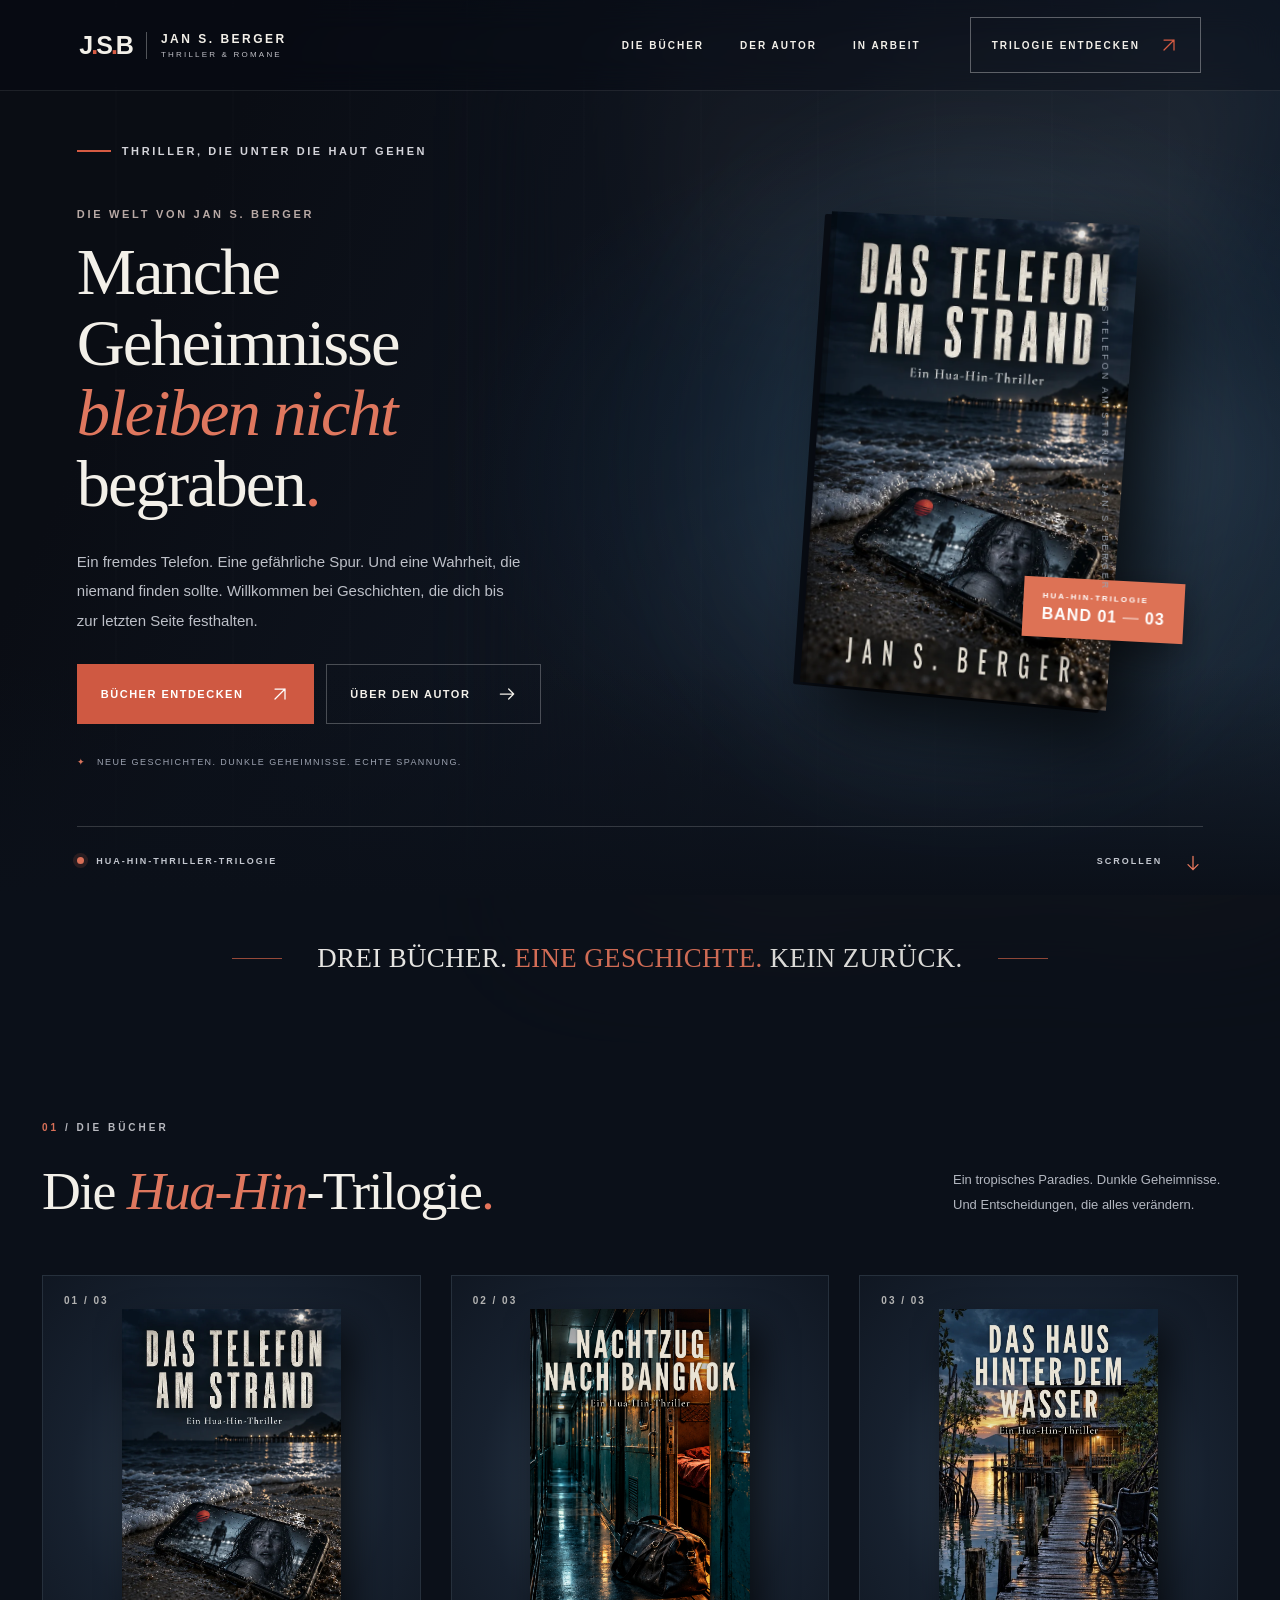
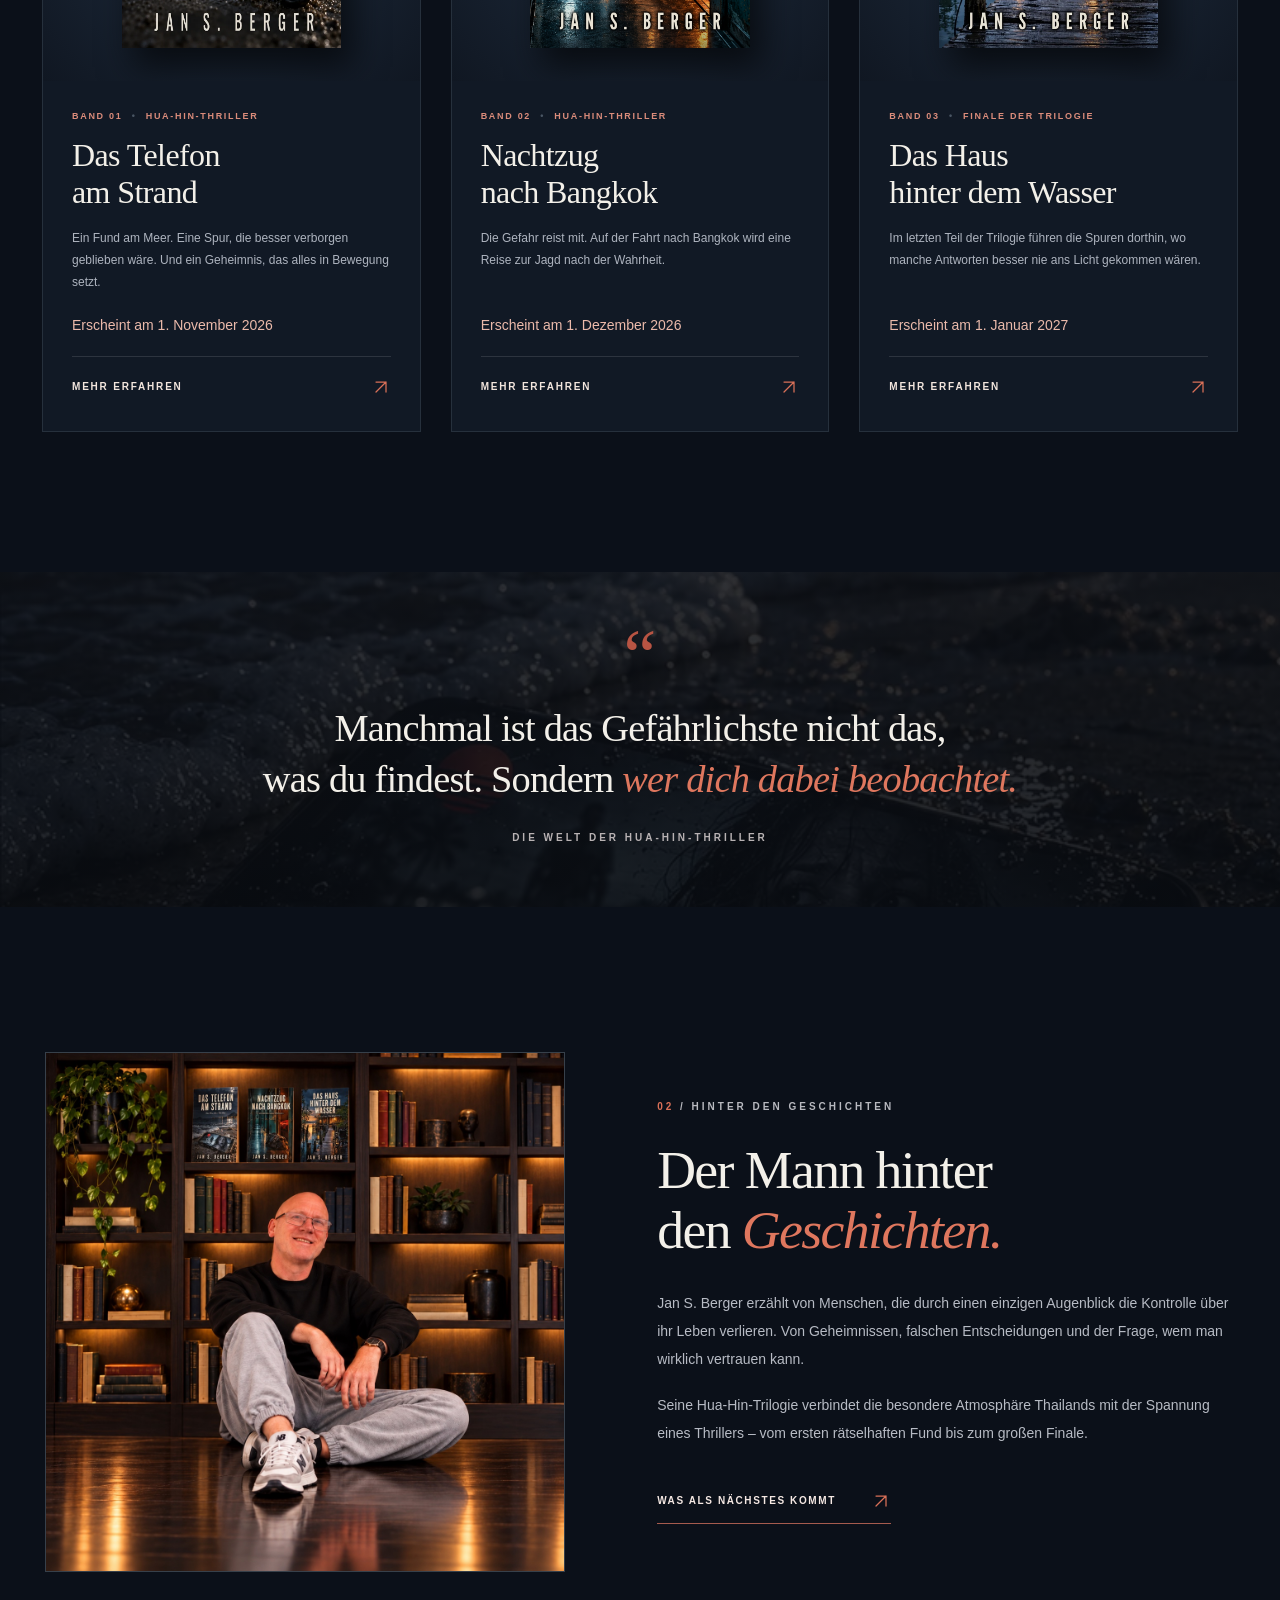
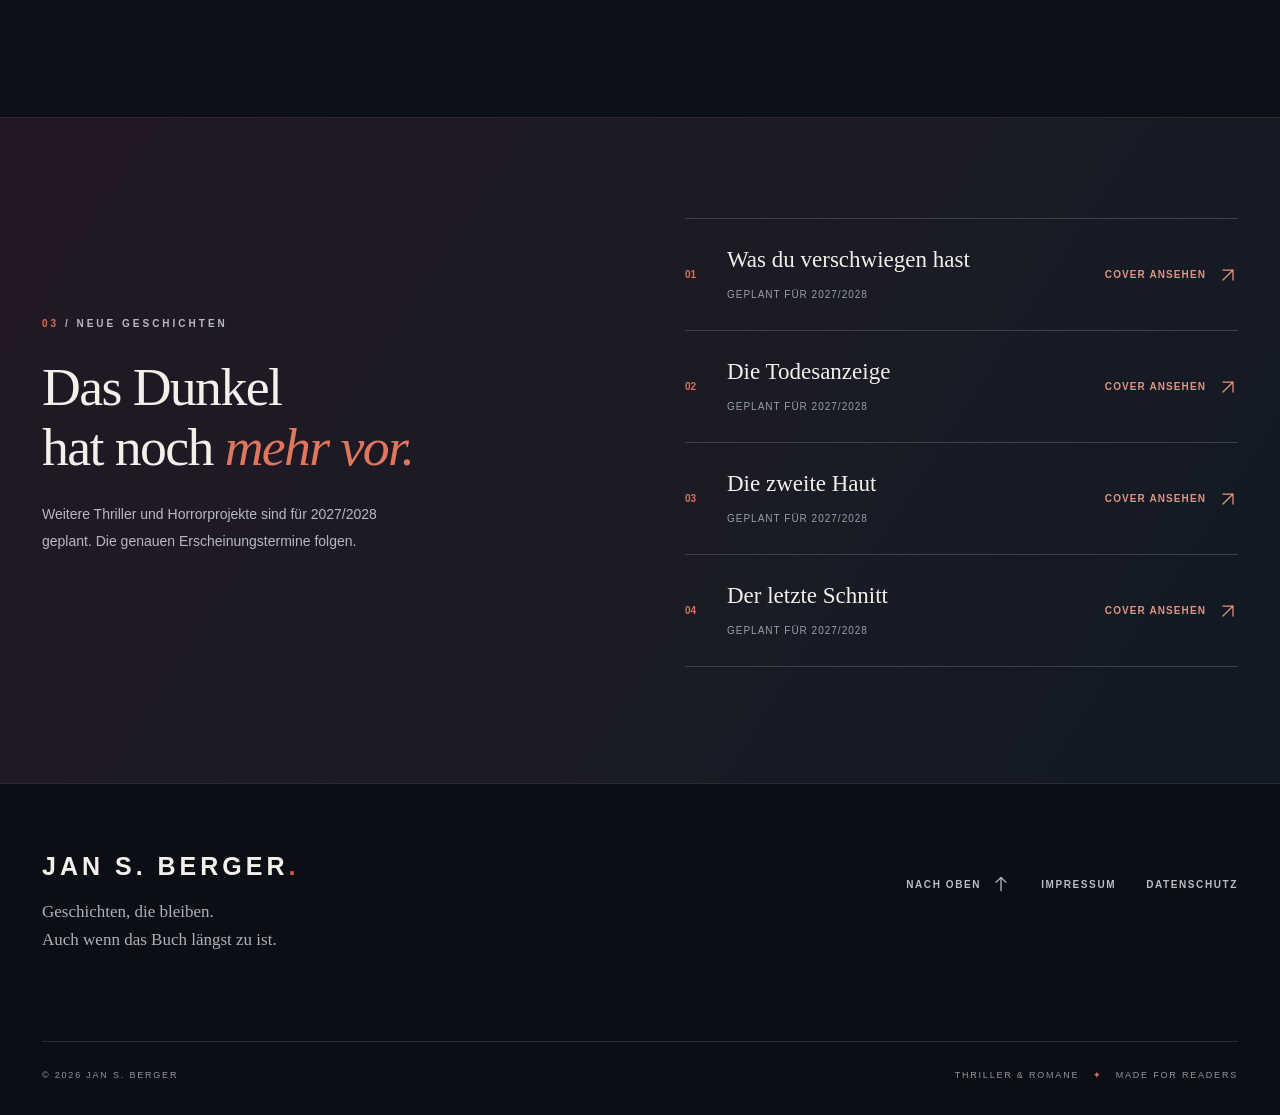
==== index.html @ 3fa01cc2 "Replace all website arrow glyphs with inline SVG icons" ====
<!doctype html>
<html lang="de">
<head>
  <meta charset="utf-8">
  <meta name="viewport" content="width=device-width, initial-scale=1">
  <meta name="theme-color" content="#0b1019">
  <meta name="description" content="Jan S. Berger – Thriller und packende Geschichten. Entdecke die Hua-Hin-Trilogie mit Das Telefon am Strand, Nachtzug nach Bangkok und Das Haus hinter dem Wasser.">
  <meta property="og:title" content="Jan S. Berger | Thriller & Romane">
  <meta property="og:description" content="Drei Bücher. Eine Geschichte. Kein Zurück. Entdecke die Hua-Hin-Trilogie von Jan S. Berger.">
  <meta property="og:type" content="website">
  <title>Jan S. Berger – Thriller & Romane</title>
  <link rel="stylesheet" href="style.css?v=20261022-arrows2">
  <link rel="icon" type="image/svg+xml" href="assets/favicon.svg">
  <script src="script.js?v=20261022-arrows2" defer></script>
</head>
<body>
  <a class="skip-link" href="#inhalt">Zum Inhalt springen</a>
  <div class="site-shell" id="start">
    <header class="header">
      <a class="brand" href="#start" aria-label="Jan S. Berger, zur Startseite">
        <span class="brand-mark">J<span>.</span>S<span>.</span>B</span>
        <span class="brand-type"><strong>JAN S. BERGER</strong><small>THRILLER & ROMANE</small></span>
      </a>
      <button class="menu-toggle" aria-expanded="false" aria-controls="navigation" aria-label="Menü öffnen">
        <span></span><span></span><span></span>
      </button>
      <nav class="navigation" id="navigation" aria-label="Hauptnavigation">
        <a href="#buecher">DIE BÜCHER</a>
        <a href="#autor">DER AUTOR</a>
        <a href="#ausblick">IN ARBEIT</a>
        <a class="nav-cta" href="#buecher">TRILOGIE ENTDECKEN <span aria-hidden="true"><svg class="ui-arrow" viewBox="0 0 24 24" width="20" height="20" fill="none" stroke="currentColor" stroke-width="1.5" stroke-linecap="round" stroke-linejoin="round" aria-hidden="true"><path d="M6 18 18 6M6 6h12v12"/></svg></span></a>
      </nav>
    </header>
    <main id="inhalt">
      <section class="hero" aria-labelledby="hero-title">
        <div class="hero-aura" aria-hidden="true"></div>
        <div class="hero-inner">
          <div class="hero-copy">
            <div class="eyebrow"><span class="eyebrow-rule"></span> THRILLER, DIE UNTER DIE HAUT GEHEN</div>
            <p class="hero-overline">DIE WELT VON JAN S. BERGER</p>
            <h1 id="hero-title">Manche<br>Geheimnisse<br><em>bleiben nicht</em><br>begraben<span class="enddot">.</span></h1>
            <p class="hero-description">Ein fremdes Telefon. Eine gefährliche Spur. Und eine Wahrheit, die niemand finden sollte. Willkommen bei Geschichten, die dich bis zur letzten Seite festhalten.</p>
            <div class="hero-actions">
              <a class="btn btn-primary" href="#buecher">BÜCHER ENTDECKEN <span aria-hidden="true"><svg class="ui-arrow" viewBox="0 0 24 24" width="20" height="20" fill="none" stroke="currentColor" stroke-width="1.5" stroke-linecap="round" stroke-linejoin="round" aria-hidden="true"><path d="M6 18 18 6M6 6h12v12"/></svg></span></a>
              <a class="btn btn-ghost" href="#autor">ÜBER DEN AUTOR <span aria-hidden="true"><svg class="ui-arrow" viewBox="0 0 24 24" width="20" height="20" fill="none" stroke="currentColor" stroke-width="1.5" stroke-linecap="round" stroke-linejoin="round" aria-hidden="true"><path d="M4 12h16M14 6l6 6-6 6"/></svg></span></a>
            </div>
            <div class="hero-footnote"><span class="small-star">✦</span> NEUE GESCHICHTEN. DUNKLE GEHEIMNISSE. ECHTE SPANNUNG.</div>
          </div>
          <div class="hero-feature" aria-label="Buch Das Telefon am Strand">
            <div class="cover-glow" aria-hidden="true"></div>
            <div class="hero-book">
              <img src="assets/band-1.webp" width="810" height="1250" alt="Cover von Das Telefon am Strand von Jan S. Berger" fetchpriority="high">
            </div>
            <div class="feature-tag"><small>HUA-HIN-TRILOGIE</small><strong>BAND 01 <span>—</span> 03</strong></div>
            <div class="hero-side-label" aria-hidden="true">DAS TELEFON AM STRAND · JAN S. BERGER</div>
          </div>
        </div>
        <div class="hero-bottom"><div><span class="pulse-dot"></span> HUA-HIN-THRILLER-TRILOGIE</div><a href="#buecher" aria-label="Zu den Büchern scrollen">SCROLLEN <span class="downarrow" aria-hidden="true"><svg class="ui-arrow" viewBox="0 0 24 24" width="20" height="20" fill="none" stroke="currentColor" stroke-width="1.5" stroke-linecap="round" stroke-linejoin="round" aria-hidden="true"><path d="M12 4v16M6 14l6 6 6-6"/></svg></span></a></div>
      </section>
      <div class="statement-band"><span class="statement-line"></span><p>DREI BÜCHER. <strong>EINE GESCHICHTE.</strong> KEIN ZURÜCK.</p><span class="statement-line"></span></div>
      <section class="books section-wrap" id="buecher" aria-labelledby="books-title">
        <div class="section-heading">
          <div><p class="section-kicker"><span>01</span> / DIE BÜCHER</p><h2 id="books-title">Die <em>Hua-Hin</em>-Trilogie<span class="enddot">.</span></h2></div>
          <p>Ein tropisches Paradies. Dunkle Geheimnisse. Und Entscheidungen, die alles verändern.</p>
        </div>
        <div class="book-grid">
          <article class="book-card">
            <div class="book-image"><span class="book-number">01 / 03</span><img src="assets/band-1.webp" width="810" height="1250" alt="Cover Das Telefon am Strand" loading="lazy"></div>
            <div class="book-info"><div class="book-meta">BAND 01 <span>•</span> HUA-HIN-THRILLER</div><h3>Das Telefon<br>am Strand</h3><p>Ein Fund am Meer. Eine Spur, die besser verborgen geblieben wäre. Und ein Geheimnis, das alles in Bewegung setzt.</p><p class="book-release">Erscheint am <time datetime="2026-11-01">1. November 2026</time></p><button class="book-link" type="button" data-book="1">MEHR ERFAHREN <span aria-hidden="true"><svg class="ui-arrow" viewBox="0 0 24 24" width="20" height="20" fill="none" stroke="currentColor" stroke-width="1.5" stroke-linecap="round" stroke-linejoin="round" aria-hidden="true"><path d="M6 18 18 6M6 6h12v12"/></svg></span></button></div>
          </article>
          <article class="book-card">
            <div class="book-image"><span class="book-number">02 / 03</span><img src="assets/nachtzug-nach-bangkok-cover.jpg" width="1656" height="2560" alt="Cover Nachtzug nach Bangkok" loading="lazy"></div>
            <div class="book-info"><div class="book-meta">BAND 02 <span>•</span> HUA-HIN-THRILLER</div><h3>Nachtzug<br>nach Bangkok</h3><p>Die Gefahr reist mit. Auf der Fahrt nach Bangkok wird eine Reise zur Jagd nach der Wahrheit.</p><p class="book-release">Erscheint am <time datetime="2026-12-01">1. Dezember 2026</time></p><button class="book-link" type="button" data-book="2">MEHR ERFAHREN <span aria-hidden="true"><svg class="ui-arrow" viewBox="0 0 24 24" width="20" height="20" fill="none" stroke="currentColor" stroke-width="1.5" stroke-linecap="round" stroke-linejoin="round" aria-hidden="true"><path d="M6 18 18 6M6 6h12v12"/></svg></span></button></div>
          </article>
          <article class="book-card">
            <div class="book-image"><span class="book-number">03 / 03</span><img src="assets/band-3.webp" width="810" height="1250" alt="Cover Das Haus hinter dem Wasser" loading="lazy"></div>
            <div class="book-info"><div class="book-meta">BAND 03 <span>•</span> FINALE DER TRILOGIE</div><h3>Das Haus<br>hinter dem Wasser</h3><p>Im letzten Teil der Trilogie führen die Spuren dorthin, wo manche Antworten besser nie ans Licht gekommen wären.</p><p class="book-release">Erscheint am <time datetime="2027-01-01">1. Januar 2027</time></p><button class="book-link" type="button" data-book="3">MEHR ERFAHREN <span aria-hidden="true"><svg class="ui-arrow" viewBox="0 0 24 24" width="20" height="20" fill="none" stroke="currentColor" stroke-width="1.5" stroke-linecap="round" stroke-linejoin="round" aria-hidden="true"><path d="M6 18 18 6M6 6h12v12"/></svg></span></button></div>
          </article>
        </div>
      </section>
      <section class="quote-section" aria-label="Zitat"><div class="quote-shade"></div><div class="section-wrap quote-inner"><span class="quote-mark">“</span><p>Manchmal ist das Gefährlichste nicht das,<br>was du findest. Sondern <em>wer dich dabei beobachtet.</em></p><div class="quote-footer">DIE WELT DER HUA-HIN-THRILLER</div></div></section>
      <section class="author section-wrap" id="autor" aria-labelledby="author-title">
        <div class="author-portrait"><img src="assets/jan-s-berger-autor-trilogie.jpg" width="1254" height="1254" alt="Jan S. Berger vor einem Bücherregal mit den drei Bänden seiner Hua-Hin-Trilogie" loading="lazy"></div>
        <div class="author-copy"><p class="section-kicker"><span>02</span> / HINTER DEN GESCHICHTEN</p><h2 id="author-title">Der Mann hinter<br>den <em>Geschichten.</em></h2><p>Jan S. Berger erzählt von Menschen, die durch einen einzigen Augenblick die Kontrolle über ihr Leben verlieren. Von Geheimnissen, falschen Entscheidungen und der Frage, wem man wirklich vertrauen kann.</p><p>Seine Hua-Hin-Trilogie verbindet die besondere Atmosphäre Thailands mit der Spannung eines Thrillers – vom ersten rätselhaften Fund bis zum großen Finale.</p><a class="text-arrow" href="#ausblick">WAS ALS NÄCHSTES KOMMT <span aria-hidden="true"><svg class="ui-arrow" viewBox="0 0 24 24" width="20" height="20" fill="none" stroke="currentColor" stroke-width="1.5" stroke-linecap="round" stroke-linejoin="round" aria-hidden="true"><path d="M6 18 18 6M6 6h12v12"/></svg></span></a></div>
      </section>
      <section class="coming-section" id="ausblick" aria-labelledby="coming-title"><div class="section-wrap coming-content"><div><p class="section-kicker"><span>03</span> / NEUE GESCHICHTEN</p><h2 id="coming-title">Das Dunkel<br>hat noch <em>mehr vor.</em></h2><p>Weitere Thriller und Horrorprojekte sind für 2027/2028 geplant. Die genauen Erscheinungstermine folgen.</p></div><div class="coming-list"><a class="coming-item coming-cover-link" href="assets/was-du-verschwiegen-hast-cover.jpg" data-cover="was-du-verschwiegen-hast" aria-label="Cover ansehen: Was du verschwiegen hast"><span class="coming-number">01</span><span class="coming-details"><strong>Was du verschwiegen hast</strong><small>GEPLANT FÜR 2027/2028</small></span><span class="coming-cover-action"><span>Cover ansehen</span><svg class="ui-arrow" viewBox="0 0 24 24" width="20" height="20" fill="none" stroke="currentColor" stroke-width="1.5" stroke-linecap="round" stroke-linejoin="round" aria-hidden="true"><path d="M6 18 18 6M6 6h12v12"/></svg></span></a><a class="coming-item coming-cover-link" href="assets/die-todesanzeige-cover.jpg" data-cover="die-todesanzeige" aria-label="Cover ansehen: Die Todesanzeige"><span class="coming-number">02</span><span class="coming-details"><strong>Die Todesanzeige</strong><small>GEPLANT FÜR 2027/2028</small></span><span class="coming-cover-action"><span>Cover ansehen</span><svg class="ui-arrow" viewBox="0 0 24 24" width="20" height="20" fill="none" stroke="currentColor" stroke-width="1.5" stroke-linecap="round" stroke-linejoin="round" aria-hidden="true"><path d="M6 18 18 6M6 6h12v12"/></svg></span></a><a class="coming-item coming-cover-link" href="assets/die-zweite-haut-cover.jpg" data-cover="die-zweite-haut" aria-label="Cover ansehen: Die zweite Haut"><span class="coming-number">03</span><span class="coming-details"><strong>Die zweite Haut</strong><small>GEPLANT FÜR 2027/2028</small></span><span class="coming-cover-action"><span>Cover ansehen</span><svg class="ui-arrow" viewBox="0 0 24 24" width="20" height="20" fill="none" stroke="currentColor" stroke-width="1.5" stroke-linecap="round" stroke-linejoin="round" aria-hidden="true"><path d="M6 18 18 6M6 6h12v12"/></svg></span></a><a class="coming-item coming-cover-link" href="assets/der-letzte-schnitt-cover.jpg" data-cover="der-letzte-schnitt" aria-label="Cover ansehen: Der letzte Schnitt"><span class="coming-number">04</span><span class="coming-details"><strong>Der letzte Schnitt</strong><small>GEPLANT FÜR 2027/2028</small></span><span class="coming-cover-action"><span>Cover ansehen</span><svg class="ui-arrow" viewBox="0 0 24 24" width="20" height="20" fill="none" stroke="currentColor" stroke-width="1.5" stroke-linecap="round" stroke-linejoin="round" aria-hidden="true"><path d="M6 18 18 6M6 6h12v12"/></svg></span></a></div></div></section>
    </main>
    <footer class="footer"><div class="section-wrap"><div class="footer-main"><div><div class="footer-logo">JAN S. BERGER<span>.</span></div><p>Geschichten, die bleiben.<br>Auch wenn das Buch längst zu ist.</p></div><div class="footer-links"><a href="#start">NACH OBEN <svg class="ui-arrow" viewBox="0 0 24 24" width="20" height="20" fill="none" stroke="currentColor" stroke-width="1.5" stroke-linecap="round" stroke-linejoin="round" aria-hidden="true"><path d="M12 20V4M6 10l6-6 6 6"/></svg></a><button type="button" data-legal="impressum">IMPRESSUM</button><button type="button" data-legal="datenschutz">DATENSCHUTZ</button></div></div><div class="footer-bottom"><span>© <span id="year">2026</span> JAN S. BERGER</span><span>THRILLER & ROMANE <i>✦</i> MADE FOR READERS</span></div></div></footer>
  </div>
  <dialog class="info-dialog" id="book-dialog" aria-labelledby="dialog-title"><button class="dialog-close" aria-label="Schließen" type="button">×</button><p class="section-kicker" id="dialog-kicker">HUA-HIN-TRILOGIE</p><h2 id="dialog-title"></h2><p id="dialog-description"></p><p class="book-release">Veröffentlichung: <time id="dialog-release"></time></p><a class="btn btn-primary sample-link" id="dialog-sample" href="leseproben/telefon.html">KAPITEL 1 KOSTENLOS LESEN <span aria-hidden="true"><svg class="ui-arrow" viewBox="0 0 24 24" width="20" height="20" fill="none" stroke="currentColor" stroke-width="1.5" stroke-linecap="round" stroke-linejoin="round" aria-hidden="true"><path d="M4 12h16M14 6l6 6-6 6"/></svg></span></a><button class="btn btn-ghost dialog-action" type="button">ZURÜCK ZU DEN BÜCHERN <svg class="ui-arrow" viewBox="0 0 24 24" width="20" height="20" fill="none" stroke="currentColor" stroke-width="1.5" stroke-linecap="round" stroke-linejoin="round" aria-hidden="true"><path d="M4 12h16M14 6l6 6-6 6"/></svg></button></dialog>
  <dialog class="info-dialog" id="legal-dialog" aria-labelledby="legal-title"><button class="dialog-close" aria-label="Schließen" type="button">×</button><h2 id="legal-title"></h2><p id="legal-text"></p><div class="dialog-note">Demo-Version: Vor dem öffentlichen Start die rechtlich erforderlichen Angaben ergänzen.</div></dialog>
  <dialog class="cover-dialog" id="cover-dialog" aria-labelledby="cover-title" aria-describedby="cover-status">
    <button class="dialog-close" aria-label="Cover schließen" type="button" autofocus>×</button>
    <header class="cover-dialog-header"><p class="section-kicker">EIN BLICK AUF DAS COVER</p><h2 id="cover-title"></h2><p id="cover-status">Geplant für 2027/2028 · Erscheinungstermin folgt.</p></header>
    <figure class="cover-preview"><img id="cover-image" alt=""></figure>
    <a class="cover-original-link" id="cover-original" href="assets/was-du-verschwiegen-hast-cover.jpg">Cover in voller Größe öffnen <span aria-hidden="true"><svg class="ui-arrow" viewBox="0 0 24 24" width="20" height="20" fill="none" stroke="currentColor" stroke-width="1.5" stroke-linecap="round" stroke-linejoin="round" aria-hidden="true"><path d="M4 12h16M14 6l6 6-6 6"/></svg></span></a>
  </dialog>
</body>
</html>
---- style.css ----
:root{color-scheme:dark;--bg:#0b1019;--panel:#111823;--ink:#f3f0e9;--muted:#aaaeba;--rust:#d65b43;--line:rgba(230,230,235,.13);--serif:Georgia,'Times New Roman',serif;--sans:Inter,'Helvetica Neue',Arial,sans-serif}
*{box-sizing:border-box}html{scroll-behavior:smooth;scroll-padding-top:95px}body{margin:0;background:var(--bg);color:var(--ink);font-family:var(--sans);-webkit-font-smoothing:antialiased}a{color:inherit;text-decoration:none}button{font:inherit;cursor:pointer}button:focus-visible,a:focus-visible{outline:2px solid var(--rust);outline-offset:4px}::selection{background:#bc4f3f;color:white}.site-shell{overflow:hidden}.skip-link{position:absolute;top:-55px;left:20px;z-index:100;padding:12px;background:var(--rust)}.skip-link:focus{top:10px}.header{height:91px;width:100%;position:absolute;top:0;left:0;z-index:10;display:flex;align-items:center;justify-content:space-between;padding:0 clamp(27px,6.2vw,118px);border-bottom:1px solid rgba(255,255,255,.09);background:rgba(5,9,16,.31);backdrop-filter:blur(16px)}.brand{display:flex;align-items:center;gap:14px}.brand-mark{font-weight:900;letter-spacing:-2px;font-size:25px}.brand-mark span,.footer-logo span{color:var(--rust)}.brand-type{border-left:1px solid rgba(255,255,255,.3);padding-left:14px;display:flex;flex-direction:column;gap:4px}.brand-type strong{font-size:12px;letter-spacing:2.5px}.brand-type small{font-size:8px;letter-spacing:2.2px;color:#c0c0c6}.navigation{display:flex;align-items:center;gap:36px}.navigation>a{font-weight:700;font-size:10px;letter-spacing:2px;white-space:nowrap;transition:color .2s}.navigation>a:hover{color:#f2ab99}.navigation .nav-cta{border:1px solid rgba(255,255,255,.32);padding:17px 21px;margin-left:13px}.nav-cta span{color:var(--rust);margin-left:14px;font-size:15px}.menu-toggle{display:none;background:transparent;border:0;flex-direction:column;gap:5px;padding:8px}.menu-toggle span{background:white;width:23px;height:2px}.hero{min-height:790px;height:min(860px,90vw);max-height:900px;position:relative;background:radial-gradient(ellipse 55% 52% at 78% 53%,rgba(23,47,69,.77),transparent 78%),linear-gradient(115deg,#0a0d14 17%,#101723 61%,#152435 100%)}.hero:before{content:"";position:absolute;inset:0;opacity:.18;background-image:repeating-linear-gradient(90deg,transparent 0,transparent 115px,rgba(255,255,255,.09) 116px,transparent 117px);pointer-events:none}.hero:after{content:"";position:absolute;left:0;right:0;bottom:0;height:230px;background:linear-gradient(transparent,#0b1019);pointer-events:none}.hero-aura{position:absolute;top:80px;right:0;bottom:0;width:55%;background:linear-gradient(90deg,#0b1019 1%,transparent 42%),url('assets/band-1.webp') center 40%/cover no-repeat;filter:blur(52px);opacity:.17;transform:scale(1.1)}.hero-inner{max-width:1440px;margin:auto;height:100%;display:grid;grid-template-columns:1fr 1fr;align-items:center;position:relative;z-index:1;padding:115px clamp(28px,6vw,95px) 62px;gap:36px}.hero-copy{max-width:650px;position:relative;z-index:2}.eyebrow{color:#d4d4da;font-weight:700;letter-spacing:2.6px;font-size:11px;display:flex;align-items:center;gap:11px;margin-bottom:51px}.eyebrow-rule{width:34px;height:2px;background:var(--rust)}.hero-overline{font-size:11px;font-weight:700;color:#b8a9a5;letter-spacing:2.7px;margin:0 0 17px}.hero h1{font-family:var(--serif);font-size:clamp(54px,5.35vw,91px);font-weight:400;letter-spacing:-3px;line-height:1.06;margin:0}.hero h1 em,.section-heading h2 em,.author h2 em,.coming-section h2 em,.quote-inner em{font-weight:400;color:#df775e}.enddot{color:#e5745b}.hero-description{font-size:15px;line-height:1.95;color:#bdc0c8;max-width:445px;margin:28px 0 29px}.hero-actions{display:flex;gap:12px;align-items:center;flex-wrap:wrap}.btn{border:1px solid transparent;border-radius:0;padding:19px 23px;display:inline-flex;gap:27px;align-items:center;justify-content:space-between;letter-spacing:1.5px;font-size:11px;font-weight:800;min-height:55px;transition:transform .2s,background .2s}.btn:hover{transform:translateY(-2px)}.btn-primary{background:#cf5942;color:#fff}.btn-primary:hover{background:#e4755b}.btn-ghost{border-color:rgba(255,255,255,.25)}.btn-ghost:hover{background:rgba(255,255,255,.08)}.hero-footnote{font-size:9px;letter-spacing:1.4px;margin-top:62px;color:#9ca2b0}.small-star{color:#da755d;margin-right:7px}.hero-feature{height:100%;display:flex;align-items:center;justify-content:center;position:relative;min-width:0}.cover-glow{width:360px;height:460px;position:absolute;border-radius:50%;background:#416077;filter:blur(110px);opacity:.34}.hero-book{width:min(355px,69%);position:relative;transform:perspective(1200px) rotateY(-7deg) rotateZ(4deg);box-shadow:26px 30px 70px rgba(0,0,0,.77),-7px 3px 0 #090d15;border-radius:2px}.hero-book:after{content:"";position:absolute;inset:0;border-left:6px solid rgba(0,0,0,.36);box-shadow:inset 18px 0 28px rgba(0,0,0,.17);pointer-events:none}.hero-book img{display:block;width:100%;height:auto}.feature-tag{position:absolute;right:4%;bottom:20%;padding:14px 19px;background:#dd7255;color:#fff;box-shadow:0 14px 37px rgba(0,0,0,.4);transform:rotate(3deg);display:flex;flex-direction:column;gap:5px}.feature-tag small{font-size:8px;letter-spacing:2px;font-weight:750}.feature-tag strong{font-size:16px;letter-spacing:1px}.feature-tag strong span{opacity:.5}.hero-side-label{position:absolute;right:-54px;top:45%;transform:rotate(90deg);color:#9aa3b0;font-size:9px;letter-spacing:3px;white-space:nowrap}.hero-bottom{position:absolute;z-index:3;left:clamp(28px,6vw,95px);right:clamp(28px,6vw,95px);bottom:18px;border-top:1px solid rgba(255,255,255,.17);height:53px;display:flex;align-items:center;justify-content:space-between;font-size:9px;font-weight:700;letter-spacing:2px;color:#c3c7cf}.hero-bottom a{display:flex;align-items:center;gap:21px}.downarrow{font-size:23px;color:#ee7b5f}.pulse-dot{display:inline-block;width:7px;height:7px;border-radius:50%;background:#d86f57;margin-right:8px;box-shadow:0 0 0 4px rgba(213,108,82,.15)}.statement-band{display:flex;align-items:center;justify-content:center;gap:35px;padding:48px 20px;background:#0b1019}.statement-band p{margin:0;font-family:var(--serif);font-size:clamp(18px,2.1vw,31px);letter-spacing:.4px;white-space:nowrap;color:#e6e5e2}.statement-band strong{color:#d97058;font-weight:400}.statement-line{height:1px;width:50px;background:#964939}.section-wrap{max-width:1330px;margin:0 auto;padding:0 42px}.books{padding-top:100px;padding-bottom:140px}.section-heading{display:flex;align-items:flex-end;justify-content:space-between;gap:35px;margin-bottom:54px}.section-kicker{font-size:10px;font-weight:800;letter-spacing:3px;color:#b8b9bf;margin:0 0 28px}.section-kicker span{color:#d97058}.section-heading h2,.author h2,.coming-section h2{font-family:var(--serif);font-weight:400;font-size:clamp(39px,4.2vw,66px);letter-spacing:-1.6px;line-height:1.12;margin:0}.section-heading>p{max-width:285px;color:#b3b7c0;font-size:13px;line-height:1.9;margin-bottom:4px}.book-grid{display:grid;grid-template-columns:repeat(3,minmax(0,1fr));gap:30px}.book-card{background:#111925;border:1px solid #26303c;transition:border-color .3s,transform .3s}.book-card:hover{transform:translateY(-6px);border-color:#9f5246}.book-image{height:405px;background:radial-gradient(ellipse at 50% 50%,#36485a,#17212f 60%,#101722);display:flex;align-items:center;justify-content:center;position:relative;overflow:hidden;padding:33px 55px}.book-image img{height:100%;width:auto;max-width:100%;object-fit:contain;filter:drop-shadow(11px 19px 17px rgba(0,0,0,.64));transition:transform .3s}.book-card:hover .book-image img{transform:translateY(-5px) scale(1.035)}.book-number{position:absolute;top:19px;left:21px;font-size:10px;font-weight:800;letter-spacing:2px;color:#e9e6e1;opacity:.75}.book-info{padding:30px 29px 31px}.book-meta{font-size:9px;font-weight:800;letter-spacing:1.7px;color:#db8c7b}.book-meta span{color:#4a5664;padding:0 5px}.book-info h3{font:400 clamp(25px,2.5vw,34px)/1.15 var(--serif);letter-spacing:-.6px;margin:16px 0}.book-info p{font-size:12px;line-height:1.85;color:#aeb4bf;min-height:67px;margin:0 0 20px}.book-link{background:transparent;color:#f2e5dd;padding:15px 0 0;border:none;border-top:1px solid var(--line);display:flex;width:100%;align-items:center;justify-content:space-between;font-size:10px;font-weight:800;letter-spacing:1.8px}.book-link span{font-size:19px;color:#d97058}.book-link:hover{color:#ef8269}.quote-section{position:relative;min-height:335px;display:flex;align-items:center;text-align:center;background:linear-gradient(0deg,rgba(9,12,17,.9),rgba(13,16,22,.86)),url('assets/band-1.webp') center 61%/cover}.quote-inner{position:relative;z-index:1;padding-top:55px;padding-bottom:55px}.quote-mark{color:#b85443;font:74px/0.5 var(--serif)}.quote-inner p{font:400 clamp(23px,3vw,43px)/1.34 var(--serif);letter-spacing:-.8px;margin:19px 0 26px}.quote-footer{font-size:10px;letter-spacing:3px;color:#b8b2b3;font-weight:700}.author{padding-top:145px;padding-bottom:145px;display:grid;grid-template-columns:.95fr 1.05fr;gap:clamp(52px,7vw,140px);align-items:center}.author-visual{height:460px;background:linear-gradient(136deg,#213243 2%,#111924 55%,#20212b);border:1px solid #37404a;position:relative;overflow:hidden;display:flex;justify-content:center;align-items:center}.author-visual:before{content:"";width:350px;height:350px;border-radius:50%;border:1px solid rgba(215,113,90,.2);position:absolute;box-shadow:0 0 0 55px rgba(215,113,90,.045),0 0 0 110px rgba(215,113,90,.035)}.initials{font:400 145px/1 var(--serif);letter-spacing:-24px;color:#ebe0cf;position:relative}.initials span{color:#d97058}.author-visual-bottom{position:absolute;bottom:25px;left:26px;right:26px;border-top:1px solid rgba(255,255,255,.16);padding-top:18px;display:flex;justify-content:space-between;letter-spacing:2px;font-size:10px;color:#bfc1c6}.author h2{margin-bottom:29px}.author-copy>p:not(.section-kicker){font-size:14px;line-height:2;color:#b7bbc4}.author-copy>p:not(.section-kicker)+p{margin-top:18px}.text-arrow{display:inline-flex;gap:35px;align-items:center;color:#f5e8e3;border-bottom:1px solid #a65b4e;padding:12px 0;margin-top:16px;font-size:10px;letter-spacing:1.6px;font-weight:800}.text-arrow span{font-size:18px;color:#d97058}.coming-section{padding:100px 0 116px;background:linear-gradient(123deg,#221824,#1a1b25 58%,#111923);border-top:1px solid #2d2932;border-bottom:1px solid #2d2932}.coming-content{display:grid;grid-template-columns:1fr 1fr;gap:90px;align-items:center}.coming-content>div>p:not(.section-kicker){max-width:360px;color:#b9b8c0;line-height:1.9;font-size:14px;margin-top:24px}.coming-list{border-top:1px solid rgba(255,255,255,.17)}.coming-item{min-height:98px;border-bottom:1px solid rgba(255,255,255,.17);display:grid;grid-template-columns:28px 1fr 155px 17px;gap:10px;align-items:center}.coming-item>span:first-child{color:#d97058;font-size:10px;font-weight:800}.coming-item strong{font:400 23px var(--serif)}.coming-item small{font-size:9px;letter-spacing:1px;color:#9c9eaa}.coming-item>span:last-child{color:#d97058;font-size:18px}.footer{background:#0b0e15;padding-top:68px}.footer-main{display:flex;justify-content:space-between;gap:45px;padding-bottom:70px}.footer-logo{font-size:25px;font-weight:850;letter-spacing:4px}.footer-main p{font:17px/1.65 var(--serif);color:#aeb1ba}.footer-links{display:flex;gap:30px;align-items:start;padding-top:10px}.footer-links a,.footer-links button{font-size:10px;letter-spacing:1.6px;color:#b9bdc6;background:none;border:0;padding:0;font-weight:750}.footer-links a:hover,.footer-links button:hover{color:#ed957e}.footer-bottom{border-top:1px solid var(--line);padding:28px 0 35px;display:flex;justify-content:space-between;font-size:9px;letter-spacing:1.8px;color:#8f949e}.footer-bottom i{color:#d97058;font-style:normal;padding:0 9px}.info-dialog{position:fixed;width:min(94vw,530px);padding:47px 43px;background:#141d2a;border:1px solid #505462;box-shadow:0 20px 100px #000b;color:#f3f0e9}.info-dialog::backdrop{background:rgba(0,0,0,.8);backdrop-filter:blur(7px)}.info-dialog h2{font:400 39px/1.2 var(--serif);margin:0 0 22px}.info-dialog p:not(.section-kicker){line-height:1.9;color:#c0c4ca}.dialog-close{position:absolute;right:16px;top:10px;background:transparent;border:0;color:white;font-size:32px}.dialog-note{color:#aeb5c0;background:#202b39;border-left:2px solid var(--rust);padding:16px;line-height:1.7;font-size:12px;margin:25px 0}.dialog-action{margin-top:3px}
@media(min-width:1550px){.hero{height:850px}.hero-inner{padding-left:55px;padding-right:55px}}
@media(max-width:1080px){.navigation{gap:20px}.navigation>a{font-size:9px}.navigation .nav-cta{margin-left:0}.hero{min-height:690px}.hero-inner{gap:6px}.hero h1{font-size:clamp(49px,5.9vw,72px)}.hero-book{width:min(315px,78%)}.book-image{height:360px;padding:30px}.book-grid{gap:17px}.coming-content{gap:42px}.coming-item{grid-template-columns:20px 1fr 17px}.coming-item small{display:none}}
@media(max-width:760px){.header{height:75px;padding:0 22px}.brand-mark{font-size:20px}.brand-type strong{font-size:10px}.brand-type small{font-size:7px}.menu-toggle{display:flex}.navigation{position:absolute;right:0;left:0;top:75px;background:#121a27;display:none;padding:24px 28px;align-items:stretch;gap:0;flex-direction:column;border-bottom:1px solid #3a4652}.navigation.open{display:flex}.navigation>a{padding:14px 0;font-size:11px}.navigation .nav-cta{padding:17px;margin-top:10px;text-align:center}.hero{min-height:0;height:auto;max-height:none}.hero-inner{display:flex;flex-direction:column;align-items:stretch;gap:0;padding:120px 26px 60px}.hero-copy{max-width:600px}.eyebrow{margin-bottom:25px;font-size:9px;letter-spacing:1.8px}.hero-overline{font-size:9px}.hero h1{font-size:clamp(43px,11.4vw,78px);letter-spacing:-2px}.hero-description{margin:23px 0 24px;font-size:13px;line-height:1.85}.hero-actions{gap:10px}.btn{padding:16px 17px;min-height:50px;font-size:9px;gap:12px}.hero-footnote{display:none}.hero-feature{height:390px;margin-top:15px}.hero-book{width:215px;max-height:340px}.hero-book img{max-height:340px;object-fit:contain}.feature-tag{right:13%;bottom:6%;padding:11px 13px}.feature-tag strong{font-size:12px}.feature-tag small{font-size:7px}.hero-side-label{display:none}.hero-bottom{left:25px;right:25px;bottom:0;font-size:8px}.statement-band{gap:15px;padding:40px 16px}.statement-band p{font-size:15px;white-space:normal;text-align:center}.statement-line{width:20px;flex-shrink:0}.section-wrap{padding:0 24px}.books{padding-top:75px;padding-bottom:84px}.section-heading{display:block;margin-bottom:35px}.section-heading h2,.author h2,.coming-section h2{font-size:clamp(38px,9.4vw,56px)}.section-heading>p{font-size:12px;max-width:420px;margin-top:17px}.section-kicker{margin-bottom:19px}.book-grid{grid-template-columns:1fr;gap:25px;max-width:500px;margin:auto}.book-image{height:365px;padding:30px}.book-info{padding:25px}.book-info h3{font-size:32px}.book-info p{min-height:auto;font-size:13px}.quote-section{min-height:280px}.quote-inner p{font-size:clamp(22px,6.8vw,35px)}.quote-inner p br{display:none}.author{display:flex;flex-direction:column;align-items:stretch;padding-top:75px;padding-bottom:90px;gap:38px}.author-visual{height:320px;max-width:520px;width:100%}.initials{font-size:105px;letter-spacing:-17px}.author-copy>p:not(.section-kicker){font-size:13px}.coming-section{padding:75px 0}.coming-content{grid-template-columns:1fr;gap:35px}.coming-item strong{font-size:21px}.coming-item{min-height:77px}.footer{padding-top:57px}.footer-main{display:block;padding-bottom:47px}.footer-logo{font-size:22px}.footer-links{flex-wrap:wrap;margin-top:33px;gap:23px}.footer-bottom{display:flex;flex-direction:column;gap:12px}.info-dialog{padding:45px 25px 23px}.info-dialog h2{font-size:31px}}
@media(prefers-reduced-motion:reduce){html{scroll-behavior:auto}*,*:before,*:after{transition:none!important;animation:none!important}}

/* Full portrait without the former monogram frame and overlays. */
.author-portrait{width:100%;max-width:520px;min-width:0;justify-self:center;margin:0;background:#141b20;border:1px solid #37404a;line-height:0}
.author-portrait img{display:block;width:100%;max-width:100%;height:auto;object-fit:contain}

/* Touch layouts: fluid content, readable copy and controls with generous targets. */
img{max-width:100%}.hero-copy,.author-copy,.coming-content>div,.section-heading>div{min-width:0}
button,a{-webkit-tap-highlight-color:rgba(214,91,67,.2);touch-action:manipulation}
.book-link,.text-arrow,.footer-links a,.footer-links button{min-height:44px}
.footer-links{flex-wrap:wrap}.footer-links a,.footer-links button{display:inline-flex;align-items:center}
.info-dialog{max-height:calc(100dvh - 32px);overflow-y:auto;overscroll-behavior:contain;max-width:calc(100vw - 32px)}
.dialog-close{width:44px;height:44px;top:4px;right:6px}.dialog-action{max-width:100%;white-space:normal;text-align:left}
@media(max-width:1100px){
.header{height:80px;padding-inline:24px}.menu-toggle{display:flex;justify-content:center;align-items:center;width:48px;height:48px;flex-shrink:0}
.navigation{display:none;position:absolute;top:80px;left:0;right:0;background:#121a27;padding:16px 24px 24px;flex-direction:column;align-items:stretch;gap:0;border-bottom:1px solid #3a4652;max-height:calc(100dvh - 80px);overflow-y:auto}
.navigation.open{display:flex}.navigation>a{display:flex;align-items:center;min-height:48px;padding:14px 0;font-size:12px;white-space:normal}.navigation .nav-cta{margin:12px 0 0;padding:16px;justify-content:space-between}
.hero{height:auto;max-height:none;min-height:0}.hero-inner{height:auto;min-height:720px;padding:125px 32px 100px;grid-template-columns:minmax(0,1.15fr) minmax(0,.85fr);gap:24px}
.hero h1{font-size:clamp(48px,6.2vw,66px);letter-spacing:-2px}.eyebrow{margin-bottom:30px;font-size:10px;letter-spacing:1.5px}.hero-feature{min-height:420px}.hero-book{width:85%;max-width:300px}.hero-side-label{display:none}.hero-footnote{margin-top:30px;line-height:1.8}.hero-bottom{left:32px;right:32px;font-size:9px;letter-spacing:1px}
.section-wrap{padding-inline:32px}.books{padding-block:80px}.book-image{height:330px;padding:35px 22px}.book-info{padding:24px 20px}.book-info p{font-size:15px;min-height:0}.book-card{display:flex;flex-direction:column}.book-info{display:flex;flex-direction:column;flex:1}.book-link{margin-top:auto;font-size:11px}.book-meta{line-height:1.7}
.author{gap:36px;padding-block:85px;grid-template-columns:minmax(0,1fr) minmax(0,1fr)}.author-copy>p:not(.section-kicker){font-size:16px;line-height:1.8}.author h2{font-size:clamp(36px,4.5vw,50px)}
.coming-content{grid-template-columns:1fr;gap:30px}.coming-content>div>p:not(.section-kicker){max-width:600px;font-size:16px}.coming-item{grid-template-columns:24px minmax(0,1fr) 165px 20px}.coming-item small{display:block;line-height:1.5}.footer-main{gap:25px}.footer-links{gap:20px}
}
@media(min-width:701px) and (max-width:999px){.book-grid{grid-template-columns:repeat(2,minmax(0,1fr));max-width:760px;margin-inline:auto}.book-card:last-child{grid-column:1/-1;width:calc((100% - 17px)/2);justify-self:center}.section-heading{display:block}.section-heading>p{max-width:540px;font-size:16px;margin-top:20px}.book-image{height:350px}.book-info h3{font-size:32px}.author{grid-template-columns:1fr;max-width:760px}.author-portrait{max-width:520px;justify-self:center}.author h2{font-size:48px}}
@media(max-width:700px){
html{scroll-padding-top:24px}.header{height:76px;padding-inline:20px}.navigation{top:76px;max-height:calc(100dvh - 76px)}.brand-type strong{font-size:11px}.brand-type small{font-size:8px}.brand-mark{font-size:23px}
.hero-inner{display:flex;flex-direction:column;align-items:stretch;min-height:0;padding:112px 22px 88px;gap:20px}.hero h1{font-size:clamp(42px,11.4vw,66px);line-height:1.08}.hero-overline{font-size:10px;line-height:1.6}.eyebrow{font-size:10px;line-height:1.6;gap:8px;letter-spacing:1px;margin-bottom:24px}.eyebrow-rule{width:22px;flex-shrink:0}
.hero-description{font-size:16px;line-height:1.8;max-width:540px}.hero-actions{gap:12px}.hero-actions .btn{flex:1 1 220px;font-size:11px;padding:17px 18px}.hero-footnote{display:none}.hero-feature{height:auto;min-height:370px;margin:5px 0 0}.hero-book{width:220px;max-width:70%}.hero-book img{max-height:none}.feature-tag{right:8%;bottom:8%}.hero-bottom{left:22px;right:22px;font-size:8px;letter-spacing:.6px;gap:12px}.hero-bottom a{gap:8px;min-height:44px}.hero-bottom>div{max-width:68%;line-height:1.6}
.statement-band{padding:32px 20px;gap:12px}.statement-band p{font-size:17px;white-space:normal;line-height:1.6}.statement-line{width:16px;flex-shrink:0}
.section-wrap{padding-inline:22px}.books{padding-block:60px}.section-heading{display:block;margin-bottom:30px}.section-heading h2,.author h2,.coming-section h2{font-size:clamp(34px,8.4vw,48px);letter-spacing:-1px;overflow-wrap:break-word}.section-kicker{font-size:10px;line-height:1.7;letter-spacing:2px;margin-bottom:20px}.section-heading>p{font-size:16px;line-height:1.8;margin-top:20px}.book-grid{grid-template-columns:1fr;max-width:480px;gap:24px;margin-inline:auto}.book-image{height:370px;padding:35px}.book-info{padding:25px}.book-info h3{font-size:34px}.book-info p{font-size:16px;line-height:1.8}.book-meta{font-size:10px;letter-spacing:1.2px}.book-link{padding-top:14px;min-height:48px}
.quote-inner{padding-block:48px}.quote-inner p{font-size:clamp(25px,6.8vw,34px);line-height:1.4}.quote-inner p br{display:none}.quote-footer{font-size:9px;letter-spacing:2px;line-height:1.7}
.author{display:flex;flex-direction:column;align-items:stretch;padding-block:60px;gap:32px}.author-portrait{align-self:center}.author-copy>p:not(.section-kicker){font-size:16px;line-height:1.85}.text-arrow{font-size:11px;gap:16px;line-height:1.6;max-width:100%}
.coming-section{padding-block:60px}.coming-content{grid-template-columns:1fr;gap:25px}.coming-item{grid-template-columns:22px minmax(0,1fr) 18px;column-gap:9px;row-gap:5px;padding-block:18px;min-height:92px}.coming-item strong{font-size:24px;overflow-wrap:anywhere}.coming-item small{display:block;grid-column:2;grid-row:2;font-size:10px}.coming-item>span:last-child{grid-column:3;grid-row:1}.coming-item>span:first-child{grid-column:1;grid-row:1}
.footer{padding-top:48px}.footer-main{display:block;padding-bottom:32px}.footer-logo{font-size:22px;letter-spacing:2px}.footer-main p{font-size:18px}.footer-links{display:flex;gap:10px 22px;margin-top:24px;padding:0}.footer-links a,.footer-links button{font-size:11px;letter-spacing:1px}.footer-bottom{flex-direction:column;gap:14px;font-size:9px;line-height:1.8;letter-spacing:1px;padding-bottom:max(28px,env(safe-area-inset-bottom))}
.info-dialog{padding:50px 22px 24px;width:calc(100vw - 28px);max-width:530px;max-height:calc(100dvh - 28px)}.info-dialog h2{font-size:32px;overflow-wrap:break-word}.info-dialog p:not(.section-kicker){font-size:16px;line-height:1.75}.dialog-note{font-size:14px}.dialog-action{width:100%;font-size:11px;padding:16px;line-height:1.6}
}
@media(max-width:360px){.brand{gap:9px}.brand-type{padding-left:9px}.brand-type strong{letter-spacing:1.5px}.hero h1{font-size:40px}.book-image{height:330px;padding:32px}.hero-bottom>div{max-width:60%}}
@media(hover:none){.book-card:hover,.book-card:hover .book-image img,.btn:hover{transform:none}}

/* Let the opening section grow with its copy at every viewport and zoom level. */
.hero{height:auto;max-height:none;min-height:0;display:flex;flex-direction:column}
.hero-inner{width:100%;height:auto;min-height:0;flex:1;grid-template-columns:minmax(0,1.12fr) minmax(0,.88fr);padding-top:145px;padding-bottom:56px;gap:clamp(28px,4vw,65px)}
.hero h1{font-size:clamp(44px,5.2vw,76px);letter-spacing:-2px;overflow-wrap:normal}
.hero-feature{height:auto;min-height:420px}.hero-book{width:min(310px,78%)}
.hero-footnote{margin-top:30px;line-height:1.8}.feature-tag{bottom:12%}
.hero-bottom{position:relative;left:auto;right:auto;bottom:auto;flex-shrink:0;height:auto;min-height:60px;margin:0 clamp(22px,6vw,95px);padding:12px 0;gap:20px}
.hero-bottom>div{line-height:1.6}.hero-bottom a{min-height:44px;flex-shrink:0}
@media(min-width:701px) and (max-width:1100px){.hero-inner{padding:125px 32px 48px;gap:24px;grid-template-columns:minmax(0,1.15fr) minmax(0,.85fr)}.hero h1{font-size:clamp(42px,5.5vw,60px)}.hero-feature{min-height:390px}.hero-bottom{margin-inline:32px}.hero-actions .btn{font-size:10px;padding:17px;gap:12px}.hero-footnote{font-size:9px;letter-spacing:1px}}
@media(max-width:700px){.hero-inner{display:flex;flex-direction:column;gap:20px;padding:112px 22px 30px}.hero h1{font-size:clamp(40px,10.7vw,64px);letter-spacing:-1.7px}.hero-feature{min-height:370px;height:auto}.hero-book{width:220px;max-width:70%}.hero-bottom{margin-inline:22px;gap:12px;font-size:8px}.hero-bottom>div{max-width:65%}.hero-actions .btn{flex:1 1 220px}.feature-tag{bottom:8%}}

/* Upcoming books: real cover links with a restrained line icon. */
.coming-cover-link{grid-template-columns:24px minmax(0,1fr) auto;gap:18px;padding:24px 0;min-height:112px;transition:background .2s,border-color .2s}
.coming-cover-link .coming-details{min-width:0;display:flex;flex-direction:column;gap:12px}
.coming-cover-link strong{display:block;line-height:1.25;overflow-wrap:break-word}
.coming-cover-link small{display:block;font-size:10px;line-height:1.6;letter-spacing:1px}
.coming-item.coming-cover-link>.coming-cover-action{display:inline-flex;align-items:center;gap:12px;min-height:44px;color:#df957f;font:700 10px/1.5 var(--sans);letter-spacing:1.1px;text-transform:uppercase;white-space:nowrap}
.coming-cover-action svg{flex-shrink:0;transition:transform .2s}
.coming-cover-link:hover{background:rgba(255,255,255,.025);border-color:#bf6a54}
.coming-cover-link:hover .coming-cover-action svg{transform:translate(2px,-2px)}
.coming-cover-link:focus-visible{outline-offset:6px}
.cover-dialog{width:min(640px,calc(100vw - 28px));max-width:640px;max-height:calc(100dvh - 28px);padding:28px;border:1px solid #505462;background:#141d2a;color:var(--ink);box-shadow:0 20px 100px #000b;overflow-y:auto;overscroll-behavior:contain}
.cover-dialog::backdrop{background:rgba(0,0,0,.85);backdrop-filter:blur(7px)}
.cover-dialog .dialog-close{top:10px;right:10px}
.cover-dialog-header{padding-right:36px}
.cover-dialog .section-kicker{font-size:9px;letter-spacing:1.8px;margin:0 0 10px;line-height:1.6}
.cover-dialog h2{font:400 clamp(25px,4vw,34px)/1.2 var(--serif);margin:0 0 10px;overflow-wrap:break-word}
.cover-dialog-header>p:last-child{font-size:12px;line-height:1.6;color:#b7bdc8;margin:0 0 20px}
.cover-preview{margin:0;text-align:center;line-height:0}
.cover-preview img{display:block;width:auto;max-width:100%;height:auto;max-height:calc(100dvh - 255px);object-fit:contain;margin:auto;box-shadow:0 12px 30px #0006}
.cover-original-link{display:flex;justify-content:center;align-items:center;gap:12px;min-height:44px;margin-top:16px;color:#edb19c;font-size:12px;line-height:1.5;text-align:center}
@media(max-width:700px){.coming-cover-link{grid-template-columns:22px minmax(0,1fr);gap:10px;padding:22px 0}.coming-cover-link .coming-number{grid-column:1;grid-row:1;align-self:start;padding-top:5px}.coming-cover-link .coming-details{grid-column:2;grid-row:1;gap:10px}.coming-item.coming-cover-link>.coming-cover-action{grid-column:2;grid-row:2;justify-self:start;font-size:10px;gap:10px}.coming-cover-link small{font-size:10px;grid-column:auto;grid-row:auto}.cover-dialog{padding:24px 20px}.cover-preview img{max-height:calc(100dvh - 260px)}}
@media(prefers-reduced-motion:reduce){.coming-cover-link:hover .coming-cover-action svg{transform:none}}

/* Book publication details and distraction-free chapter reading. */
.book-info .book-release,.book-release{font-size:14px;line-height:1.6;color:#ebbaab;min-height:0;margin:8px 0 20px}
.sample-link{width:100%;font-size:11px;line-height:1.6;gap:12px;margin:12px 0 18px;white-space:normal}.info-dialog .dialog-action{width:100%;font-size:10px;line-height:1.6;gap:10px}
.reading-page{background:#101620}.reading-header{max-width:960px;margin:auto;display:flex;justify-content:space-between;align-items:center;gap:20px;padding:24px 28px;border-bottom:1px solid var(--line);font-size:12px;letter-spacing:1px}.reading-header a{display:inline-flex;align-items:center;min-height:44px}.reading-header span{font-weight:700;white-space:nowrap;font-size:11px}.reading-main{max-width:760px;padding:64px 32px 48px;margin:auto}.reading-main h1{font:400 clamp(36px,6vw,58px)/1.12 var(--serif);letter-spacing:-1px;margin:0 0 22px}.reading-release{font-size:15px;line-height:1.8;color:#dba18e;margin-bottom:56px}.reading-prose{font:400 20px/1.85 var(--serif);color:#e5e1d9;overflow-wrap:break-word}.reading-prose h2{font:400 clamp(29px,5vw,40px)/1.3 var(--serif);margin:0 0 36px}.reading-prose h2 small{display:block;font:700 11px/1.6 var(--sans);letter-spacing:2px;color:#dba18e;margin-bottom:14px}.reading-prose p{margin:0 0 1.1em}.reading-end{border-top:1px solid var(--line);margin-top:52px;padding-top:30px;font-size:15px;line-height:1.8;color:#bfc3cc}.reading-end .btn{margin:16px 0;white-space:normal}.reading-copyright{font-size:12px;color:#999fab}
@media(max-width:600px){.reading-header{padding:12px 20px;flex-wrap:wrap;gap:4px 16px;font-size:11px}.reading-main{padding:40px 22px}.reading-prose{font-size:19px;line-height:1.8}.reading-release{margin-bottom:40px}.reading-page .section-kicker{letter-spacing:1.3px}.reading-end .btn{font-size:10px;line-height:1.6;gap:12px;max-width:100%}}

/* Inline vector arrows render consistently, including on iPhone and iPad. */
.ui-arrow{display:inline-block;width:20px;height:20px;flex:0 0 20px;vertical-align:middle}
.footer-links a,.reading-header a{gap:10px}
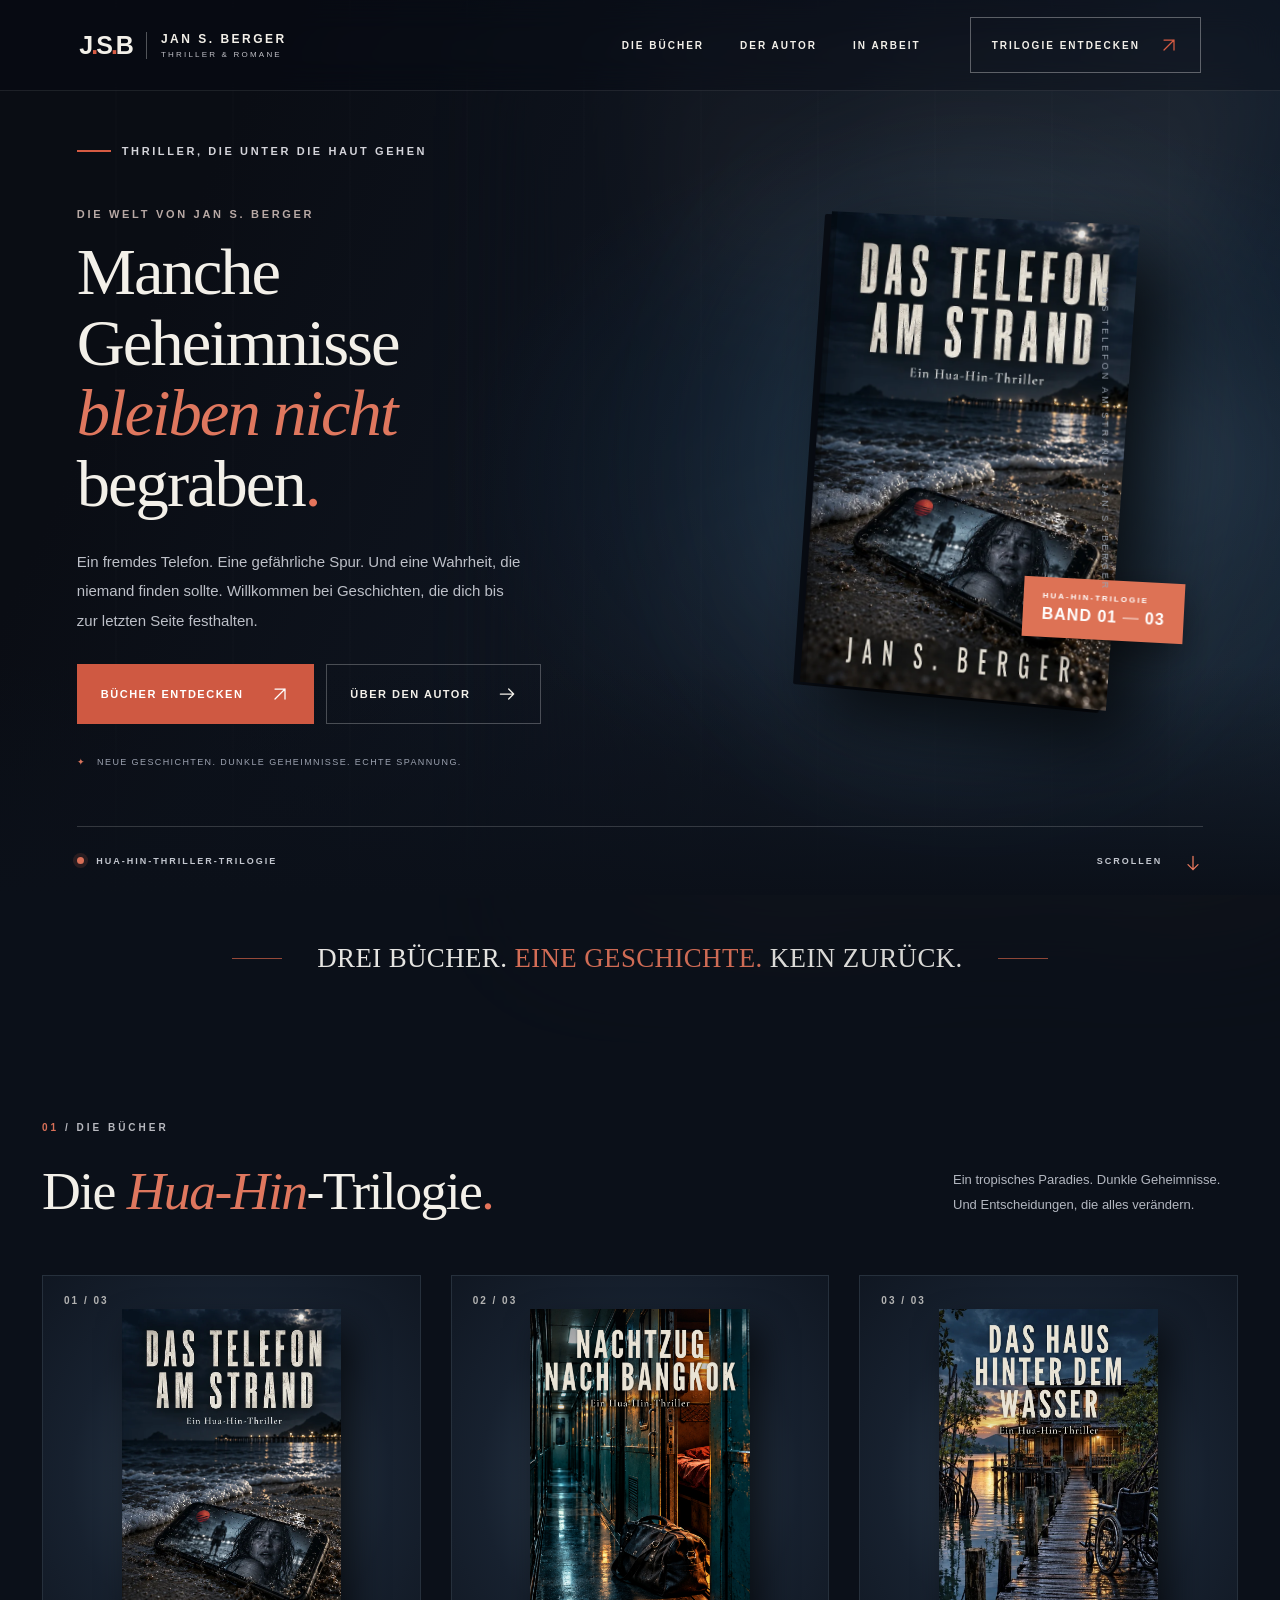
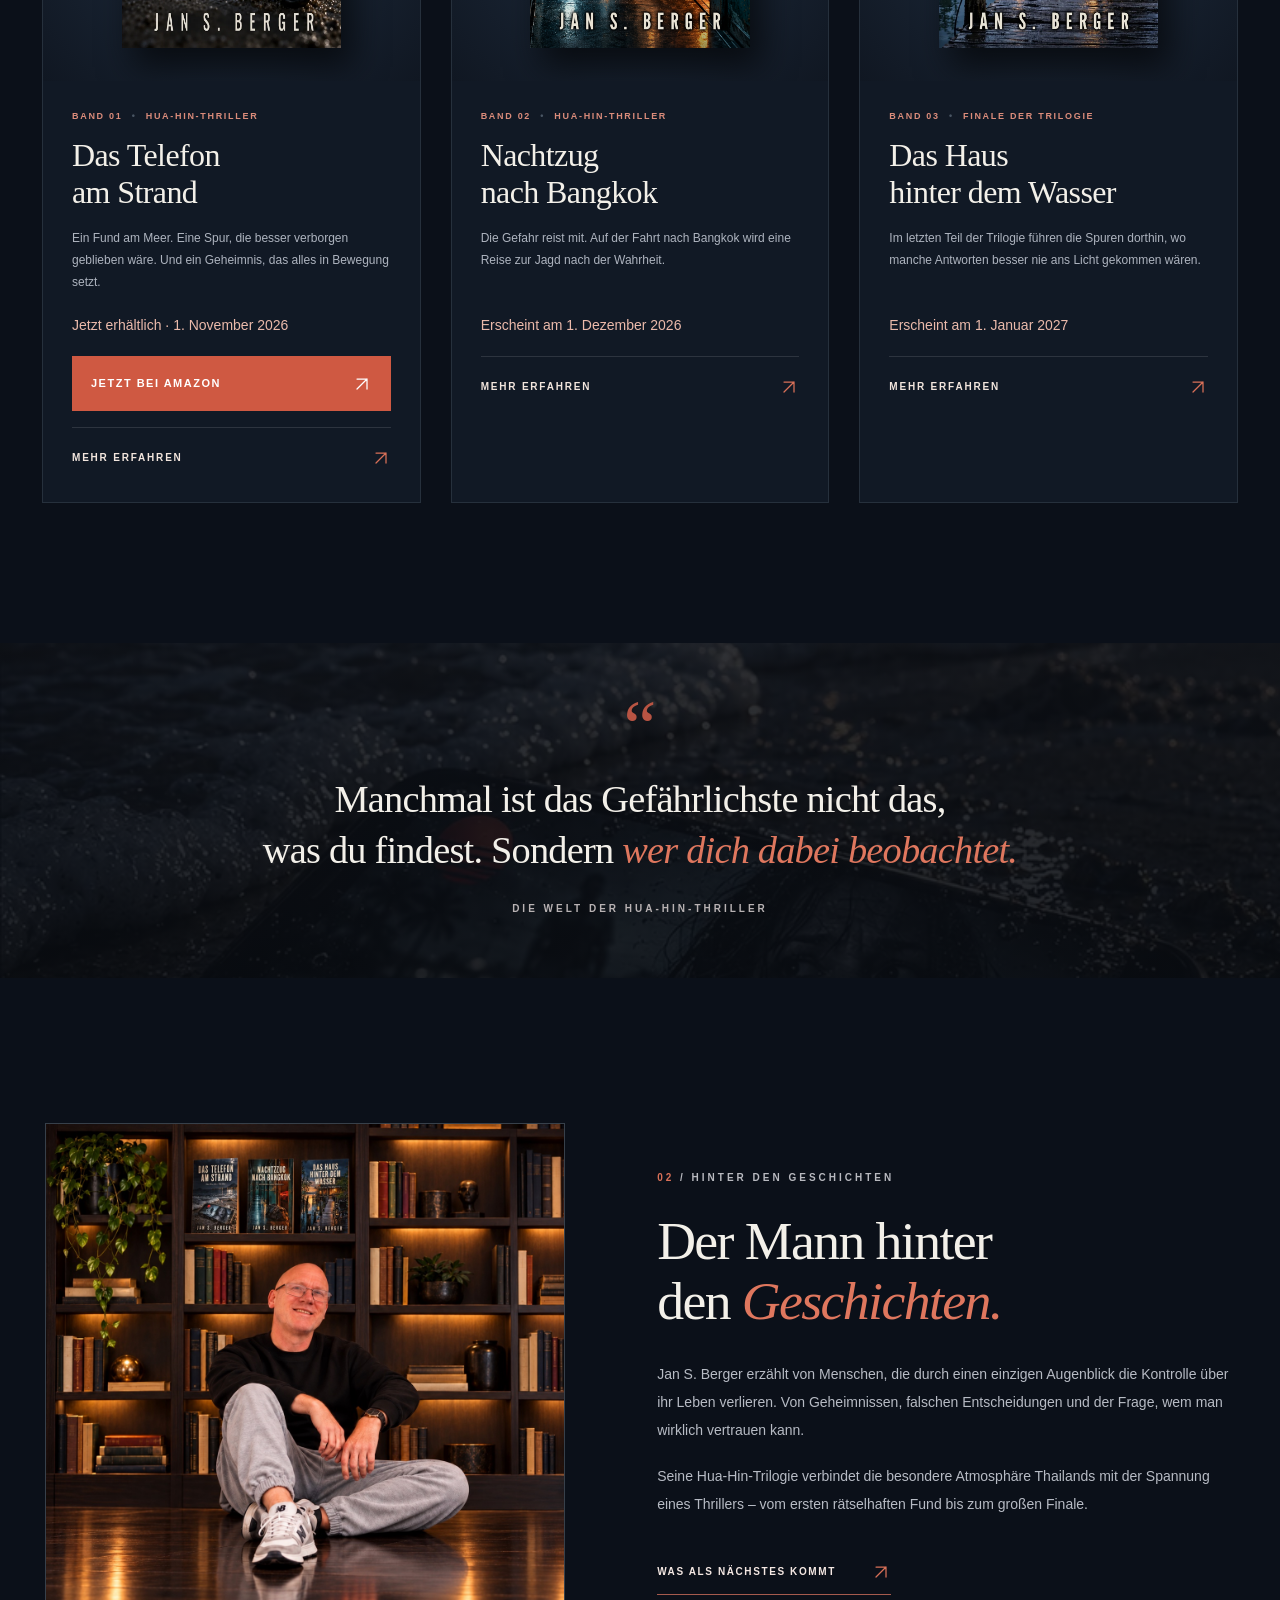
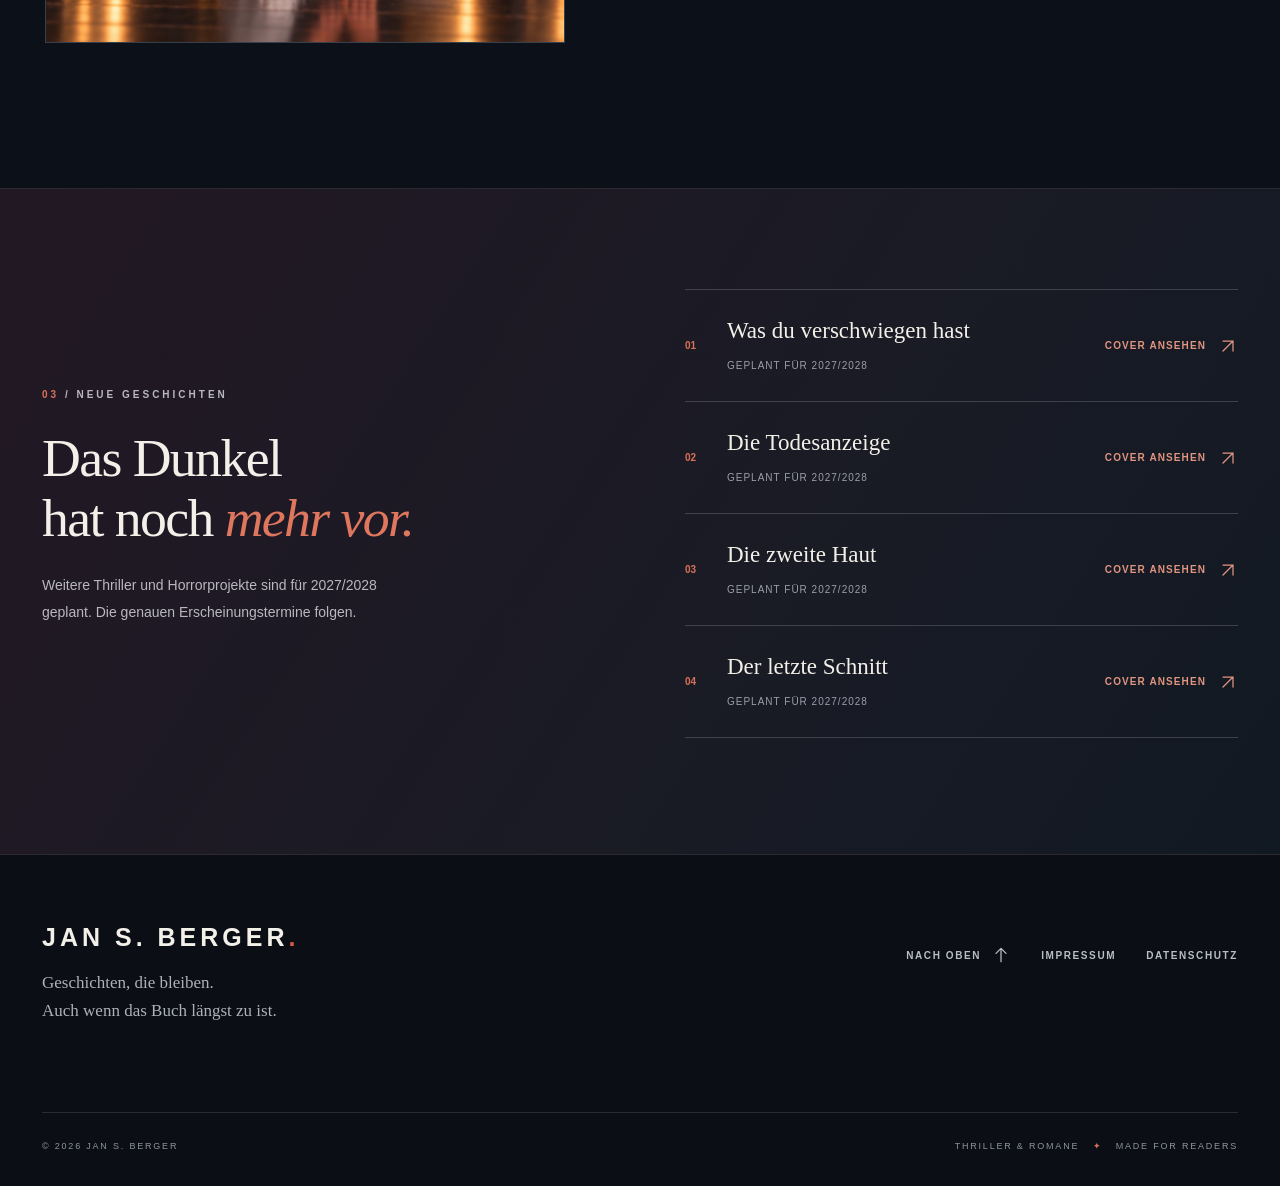
==== commit f22aad32: "Add Amazon purchase links for Das Telefon am Strand" ====
--- a/index.html
+++ b/index.html
@@ -9,9 +9,9 @@
   <meta property="og:description" content="Drei Bücher. Eine Geschichte. Kein Zurück. Entdecke die Hua-Hin-Trilogie von Jan S. Berger.">
   <meta property="og:type" content="website">
   <title>Jan S. Berger – Thriller & Romane</title>
-  <link rel="stylesheet" href="style.css?v=20261022-arrows2">
+  <link rel="stylesheet" href="style.css?v=20261101-amazon1">
   <link rel="icon" type="image/svg+xml" href="assets/favicon.svg">
-  <script src="script.js?v=20261022-arrows2" defer></script>
+  <script src="script.js?v=20261101-amazon1" defer></script>
 </head>
 <body>
   <a class="skip-link" href="#inhalt">Zum Inhalt springen</a>
@@ -66,7 +66,7 @@
         <div class="book-grid">
           <article class="book-card">
             <div class="book-image"><span class="book-number">01 / 03</span><img src="assets/band-1.webp" width="810" height="1250" alt="Cover Das Telefon am Strand" loading="lazy"></div>
-            <div class="book-info"><div class="book-meta">BAND 01 <span>•</span> HUA-HIN-THRILLER</div><h3>Das Telefon<br>am Strand</h3><p>Ein Fund am Meer. Eine Spur, die besser verborgen geblieben wäre. Und ein Geheimnis, das alles in Bewegung setzt.</p><p class="book-release">Erscheint am <time datetime="2026-11-01">1. November 2026</time></p><button class="book-link" type="button" data-book="1">MEHR ERFAHREN <span aria-hidden="true"><svg class="ui-arrow" viewBox="0 0 24 24" width="20" height="20" fill="none" stroke="currentColor" stroke-width="1.5" stroke-linecap="round" stroke-linejoin="round" aria-hidden="true"><path d="M6 18 18 6M6 6h12v12"/></svg></span></button></div>
+            <div class="book-info"><div class="book-meta">BAND 01 <span>•</span> HUA-HIN-THRILLER</div><h3>Das Telefon<br>am Strand</h3><p>Ein Fund am Meer. Eine Spur, die besser verborgen geblieben wäre. Und ein Geheimnis, das alles in Bewegung setzt.</p><p class="book-release">Jetzt erhältlich · <time datetime="2026-11-01">1. November 2026</time></p><a class="btn btn-primary book-purchase-link" href="https://amzn.eu/d/0iFCLvPs" target="_blank" rel="noopener noreferrer">JETZT BEI AMAZON <svg class="ui-arrow" viewBox="0 0 24 24" width="20" height="20" fill="none" stroke="currentColor" stroke-width="1.5" stroke-linecap="round" stroke-linejoin="round" aria-hidden="true"><path d="M6 18 18 6M6 6h12v12"/></svg></a><button class="book-link" type="button" data-book="1">MEHR ERFAHREN <span aria-hidden="true"><svg class="ui-arrow" viewBox="0 0 24 24" width="20" height="20" fill="none" stroke="currentColor" stroke-width="1.5" stroke-linecap="round" stroke-linejoin="round" aria-hidden="true"><path d="M6 18 18 6M6 6h12v12"/></svg></span></button></div>
           </article>
           <article class="book-card">
             <div class="book-image"><span class="book-number">02 / 03</span><img src="assets/nachtzug-nach-bangkok-cover.jpg" width="1656" height="2560" alt="Cover Nachtzug nach Bangkok" loading="lazy"></div>
@@ -85,10 +85,9 @@
       </section>
       <section class="coming-section" id="ausblick" aria-labelledby="coming-title"><div class="section-wrap coming-content"><div><p class="section-kicker"><span>03</span> / NEUE GESCHICHTEN</p><h2 id="coming-title">Das Dunkel<br>hat noch <em>mehr vor.</em></h2><p>Weitere Thriller und Horrorprojekte sind für 2027/2028 geplant. Die genauen Erscheinungstermine folgen.</p></div><div class="coming-list"><a class="coming-item coming-cover-link" href="assets/was-du-verschwiegen-hast-cover.jpg" data-cover="was-du-verschwiegen-hast" aria-label="Cover ansehen: Was du verschwiegen hast"><span class="coming-number">01</span><span class="coming-details"><strong>Was du verschwiegen hast</strong><small>GEPLANT FÜR 2027/2028</small></span><span class="coming-cover-action"><span>Cover ansehen</span><svg class="ui-arrow" viewBox="0 0 24 24" width="20" height="20" fill="none" stroke="currentColor" stroke-width="1.5" stroke-linecap="round" stroke-linejoin="round" aria-hidden="true"><path d="M6 18 18 6M6 6h12v12"/></svg></span></a><a class="coming-item coming-cover-link" href="assets/die-todesanzeige-cover.jpg" data-cover="die-todesanzeige" aria-label="Cover ansehen: Die Todesanzeige"><span class="coming-number">02</span><span class="coming-details"><strong>Die Todesanzeige</strong><small>GEPLANT FÜR 2027/2028</small></span><span class="coming-cover-action"><span>Cover ansehen</span><svg class="ui-arrow" viewBox="0 0 24 24" width="20" height="20" fill="none" stroke="currentColor" stroke-width="1.5" stroke-linecap="round" stroke-linejoin="round" aria-hidden="true"><path d="M6 18 18 6M6 6h12v12"/></svg></span></a><a class="coming-item coming-cover-link" href="assets/die-zweite-haut-cover.jpg" data-cover="die-zweite-haut" aria-label="Cover ansehen: Die zweite Haut"><span class="coming-number">03</span><span class="coming-details"><strong>Die zweite Haut</strong><small>GEPLANT FÜR 2027/2028</small></span><span class="coming-cover-action"><span>Cover ansehen</span><svg class="ui-arrow" viewBox="0 0 24 24" width="20" height="20" fill="none" stroke="currentColor" stroke-width="1.5" stroke-linecap="round" stroke-linejoin="round" aria-hidden="true"><path d="M6 18 18 6M6 6h12v12"/></svg></span></a><a class="coming-item coming-cover-link" href="assets/der-letzte-schnitt-cover.jpg" data-cover="der-letzte-schnitt" aria-label="Cover ansehen: Der letzte Schnitt"><span class="coming-number">04</span><span class="coming-details"><strong>Der letzte Schnitt</strong><small>GEPLANT FÜR 2027/2028</small></span><span class="coming-cover-action"><span>Cover ansehen</span><svg class="ui-arrow" viewBox="0 0 24 24" width="20" height="20" fill="none" stroke="currentColor" stroke-width="1.5" stroke-linecap="round" stroke-linejoin="round" aria-hidden="true"><path d="M6 18 18 6M6 6h12v12"/></svg></span></a></div></div></section>
     </main>
-    <footer class="footer"><div class="section-wrap"><div class="footer-main"><div><div class="footer-logo">JAN S. BERGER<span>.</span></div><p>Geschichten, die bleiben.<br>Auch wenn das Buch längst zu ist.</p></div><div class="footer-links"><a href="#start">NACH OBEN <svg class="ui-arrow" viewBox="0 0 24 24" width="20" height="20" fill="none" stroke="currentColor" stroke-width="1.5" stroke-linecap="round" stroke-linejoin="round" aria-hidden="true"><path d="M12 20V4M6 10l6-6 6 6"/></svg></a><button type="button" data-legal="impressum">IMPRESSUM</button><button type="button" data-legal="datenschutz">DATENSCHUTZ</button></div></div><div class="footer-bottom"><span>© <span id="year">2026</span> JAN S. BERGER</span><span>THRILLER & ROMANE <i>✦</i> MADE FOR READERS</span></div></div></footer>
+    <footer class="footer"><div class="section-wrap"><div class="footer-main"><div><div class="footer-logo">JAN S. BERGER<span>.</span></div><p>Geschichten, die bleiben.<br>Auch wenn das Buch längst zu ist.</p></div><div class="footer-links"><a href="#start">NACH OBEN <svg class="ui-arrow" viewBox="0 0 24 24" width="20" height="20" fill="none" stroke="currentColor" stroke-width="1.5" stroke-linecap="round" stroke-linejoin="round" aria-hidden="true"><path d="M12 20V4M6 10l6-6 6 6"/></svg></a><a href="impressum.html">IMPRESSUM</a><a href="datenschutz.html">DATENSCHUTZ</a></div></div><div class="footer-bottom"><span>© <span id="year">2026</span> JAN S. BERGER</span><span>THRILLER & ROMANE <i>✦</i> MADE FOR READERS</span></div></div></footer>
   </div>
-  <dialog class="info-dialog" id="book-dialog" aria-labelledby="dialog-title"><button class="dialog-close" aria-label="Schließen" type="button">×</button><p class="section-kicker" id="dialog-kicker">HUA-HIN-TRILOGIE</p><h2 id="dialog-title"></h2><p id="dialog-description"></p><p class="book-release">Veröffentlichung: <time id="dialog-release"></time></p><a class="btn btn-primary sample-link" id="dialog-sample" href="leseproben/telefon.html">KAPITEL 1 KOSTENLOS LESEN <span aria-hidden="true"><svg class="ui-arrow" viewBox="0 0 24 24" width="20" height="20" fill="none" stroke="currentColor" stroke-width="1.5" stroke-linecap="round" stroke-linejoin="round" aria-hidden="true"><path d="M4 12h16M14 6l6 6-6 6"/></svg></span></a><button class="btn btn-ghost dialog-action" type="button">ZURÜCK ZU DEN BÜCHERN <svg class="ui-arrow" viewBox="0 0 24 24" width="20" height="20" fill="none" stroke="currentColor" stroke-width="1.5" stroke-linecap="round" stroke-linejoin="round" aria-hidden="true"><path d="M4 12h16M14 6l6 6-6 6"/></svg></button></dialog>
-  <dialog class="info-dialog" id="legal-dialog" aria-labelledby="legal-title"><button class="dialog-close" aria-label="Schließen" type="button">×</button><h2 id="legal-title"></h2><p id="legal-text"></p><div class="dialog-note">Demo-Version: Vor dem öffentlichen Start die rechtlich erforderlichen Angaben ergänzen.</div></dialog>
+  <dialog class="info-dialog" id="book-dialog" aria-labelledby="dialog-title"><button class="dialog-close" aria-label="Schließen" type="button">×</button><p class="section-kicker" id="dialog-kicker">HUA-HIN-TRILOGIE</p><h2 id="dialog-title"></h2><p id="dialog-description"></p><p class="book-release">Veröffentlichung: <time id="dialog-release"></time></p><a class="btn btn-primary sample-link" id="dialog-sample" href="leseproben/telefon.html">KAPITEL 1 KOSTENLOS LESEN <span aria-hidden="true"><svg class="ui-arrow" viewBox="0 0 24 24" width="20" height="20" fill="none" stroke="currentColor" stroke-width="1.5" stroke-linecap="round" stroke-linejoin="round" aria-hidden="true"><path d="M4 12h16M14 6l6 6-6 6"/></svg></span></a><a class="btn btn-ghost sample-link" id="dialog-purchase" target="_blank" rel="noopener noreferrer" hidden>JETZT BEI AMAZON <svg class="ui-arrow" viewBox="0 0 24 24" width="20" height="20" fill="none" stroke="currentColor" stroke-width="1.5" stroke-linecap="round" stroke-linejoin="round" aria-hidden="true"><path d="M6 18 18 6M6 6h12v12"/></svg></a><button class="btn btn-ghost dialog-action" type="button">ZURÜCK ZU DEN BÜCHERN <svg class="ui-arrow" viewBox="0 0 24 24" width="20" height="20" fill="none" stroke="currentColor" stroke-width="1.5" stroke-linecap="round" stroke-linejoin="round" aria-hidden="true"><path d="M4 12h16M14 6l6 6-6 6"/></svg></button></dialog>
   <dialog class="cover-dialog" id="cover-dialog" aria-labelledby="cover-title" aria-describedby="cover-status">
     <button class="dialog-close" aria-label="Cover schließen" type="button" autofocus>×</button>
     <header class="cover-dialog-header"><p class="section-kicker">EIN BLICK AUF DAS COVER</p><h2 id="cover-title"></h2><p id="cover-status">Geplant für 2027/2028 · Erscheinungstermin folgt.</p></header>
--- a/style.css
+++ b/style.css
@@ -85,3 +85,17 @@
 /* Inline vector arrows render consistently, including on iPhone and iPad. */
 .ui-arrow{display:inline-block;width:20px;height:20px;flex:0 0 20px;vertical-align:middle}
 .footer-links a,.reading-header a{gap:10px}
+
+/* Legal pages stay readable and reachable without JavaScript. */
+.legal-main{max-width:820px;margin:auto;padding:48px 32px 56px;font-size:16px;line-height:1.8;color:#d4d8df;overflow-wrap:anywhere}
+.legal-main h1{font:400 clamp(36px,6vw,58px)/1.15 var(--serif);color:var(--ink);margin:0 0 36px;overflow-wrap:normal}
+.legal-main h2{font:400 clamp(24px,4vw,32px)/1.3 var(--serif);color:var(--ink);margin:36px 0 16px}
+.legal-main p{margin:0 0 18px}.legal-main address{font-style:normal;line-height:1.9;margin-bottom:24px}
+.legal-main a{color:#edb19c;text-decoration:underline;text-underline-offset:3px}
+.legal-footer{max-width:820px;margin:auto;padding:20px 32px max(28px,env(safe-area-inset-bottom));border-top:1px solid var(--line)}
+.legal-footer nav{display:flex;gap:12px 28px;flex-wrap:wrap}.legal-footer a{display:inline-flex;align-items:center;min-height:44px;font-size:13px;color:#edb19c}.legal-footer [aria-current="page"]{text-decoration:underline;text-underline-offset:4px}
+@media(max-width:600px){.legal-main{padding:32px 22px 40px}.legal-main h1{margin-bottom:28px}.legal-main h2{margin-top:30px}.legal-footer{padding-inline:22px}}
+
+/* Purchase links use the established button style and remain separate from samples. */
+.book-purchase-link{width:100%;font-size:11px;line-height:1.6;gap:12px;padding:16px 18px;white-space:normal;margin:0 0 16px}
+#dialog-purchase[hidden]{display:none}
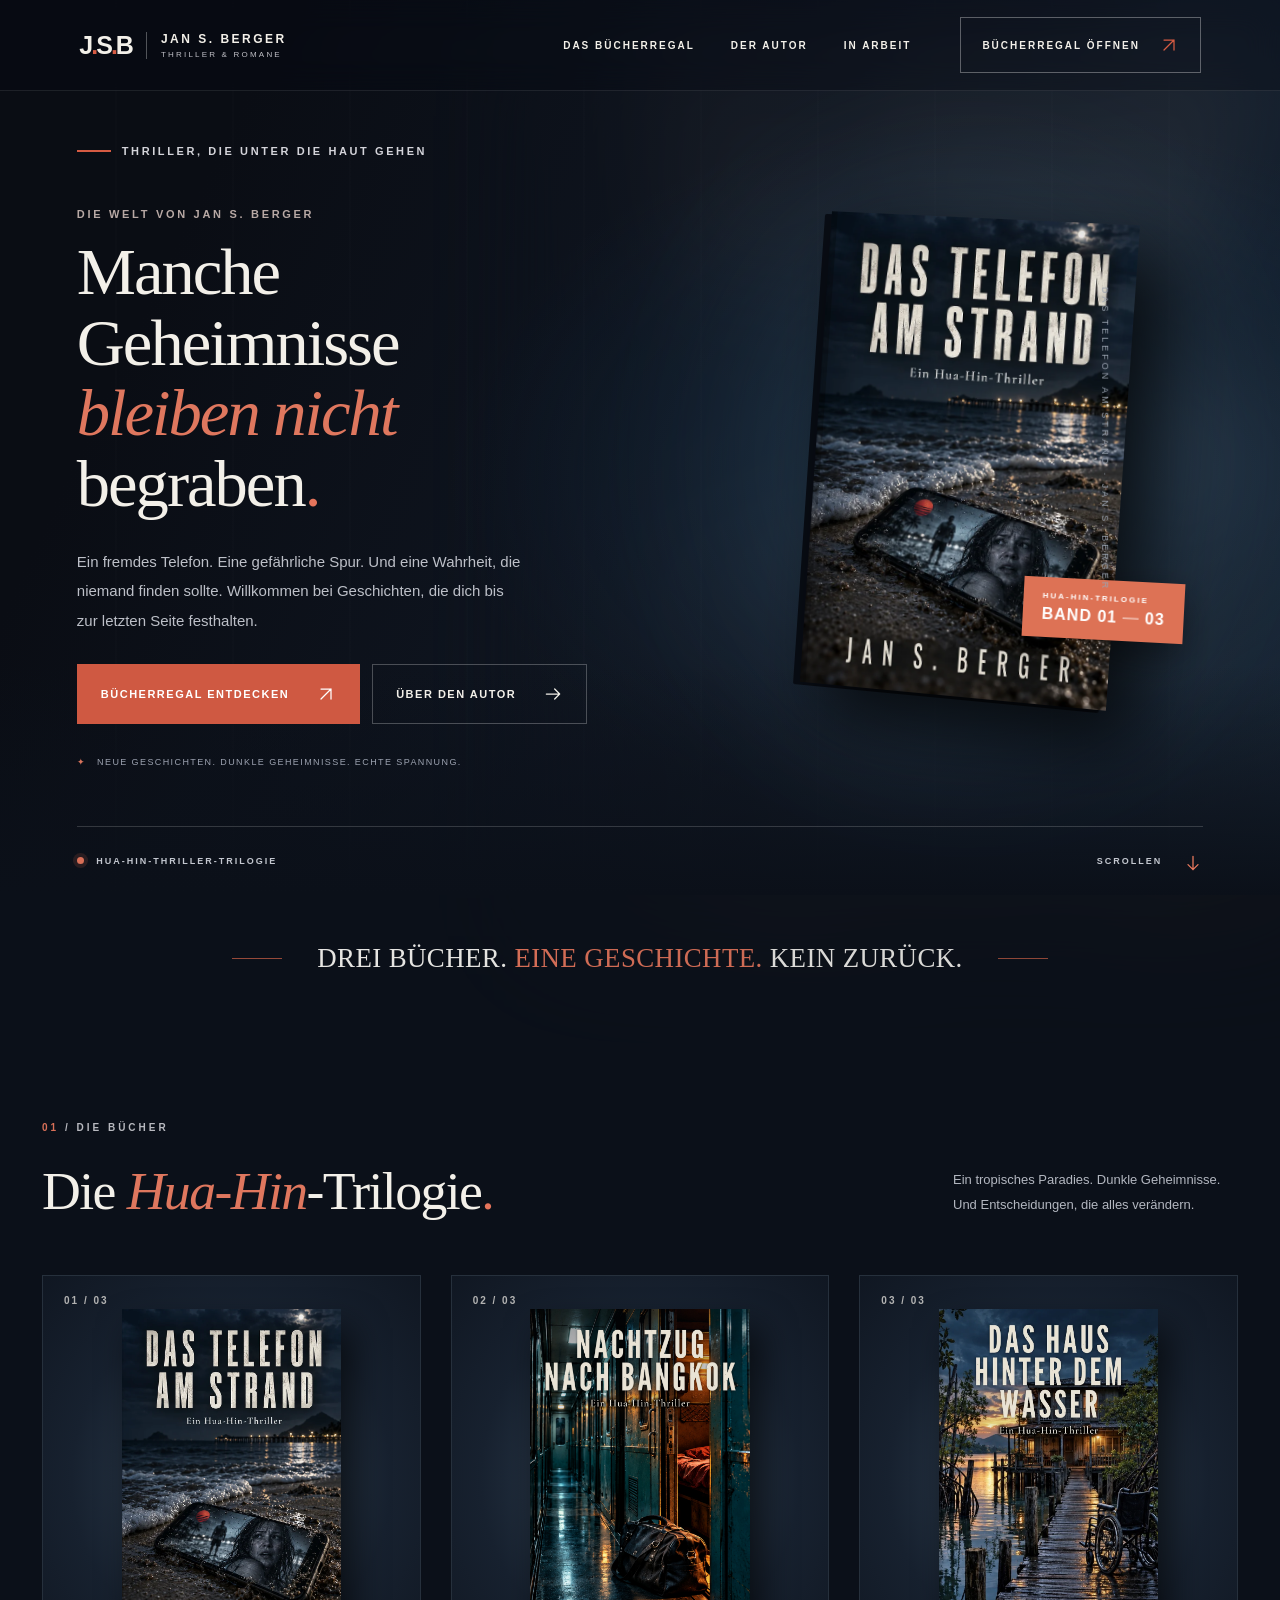
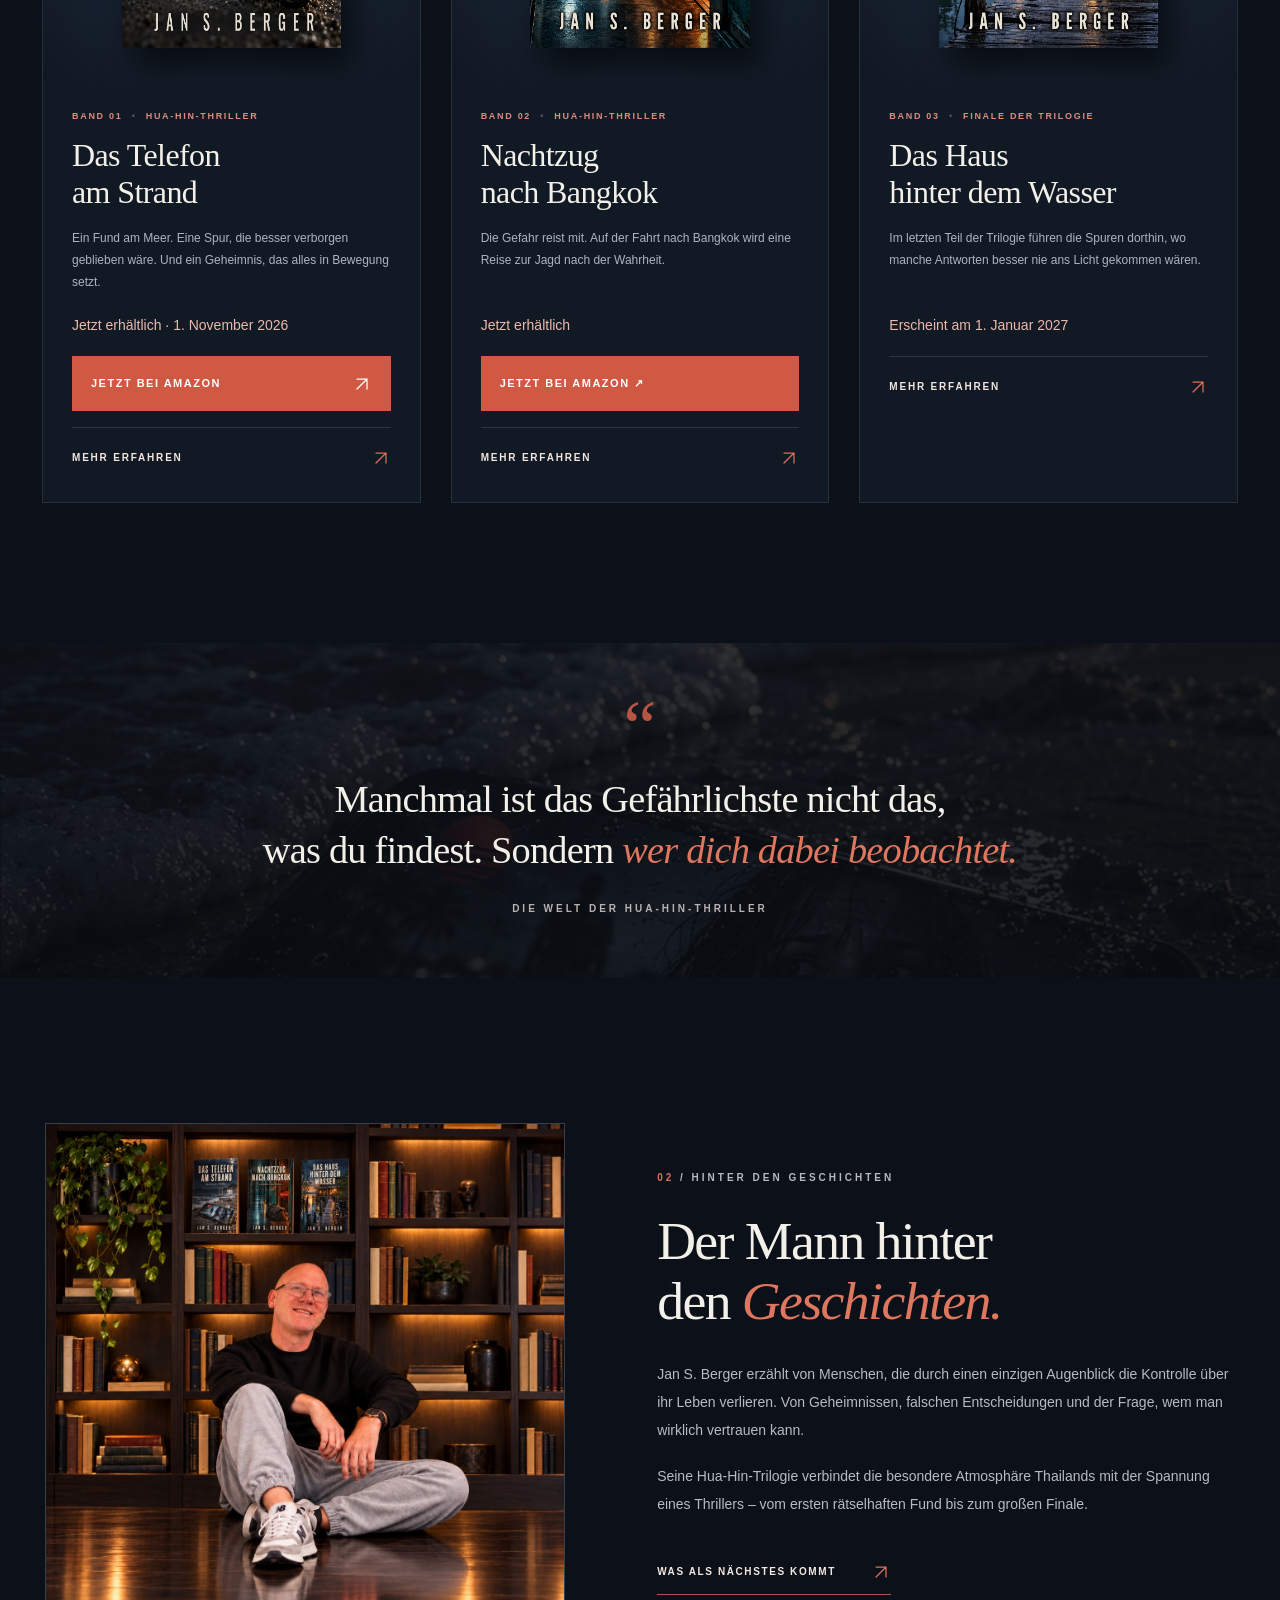
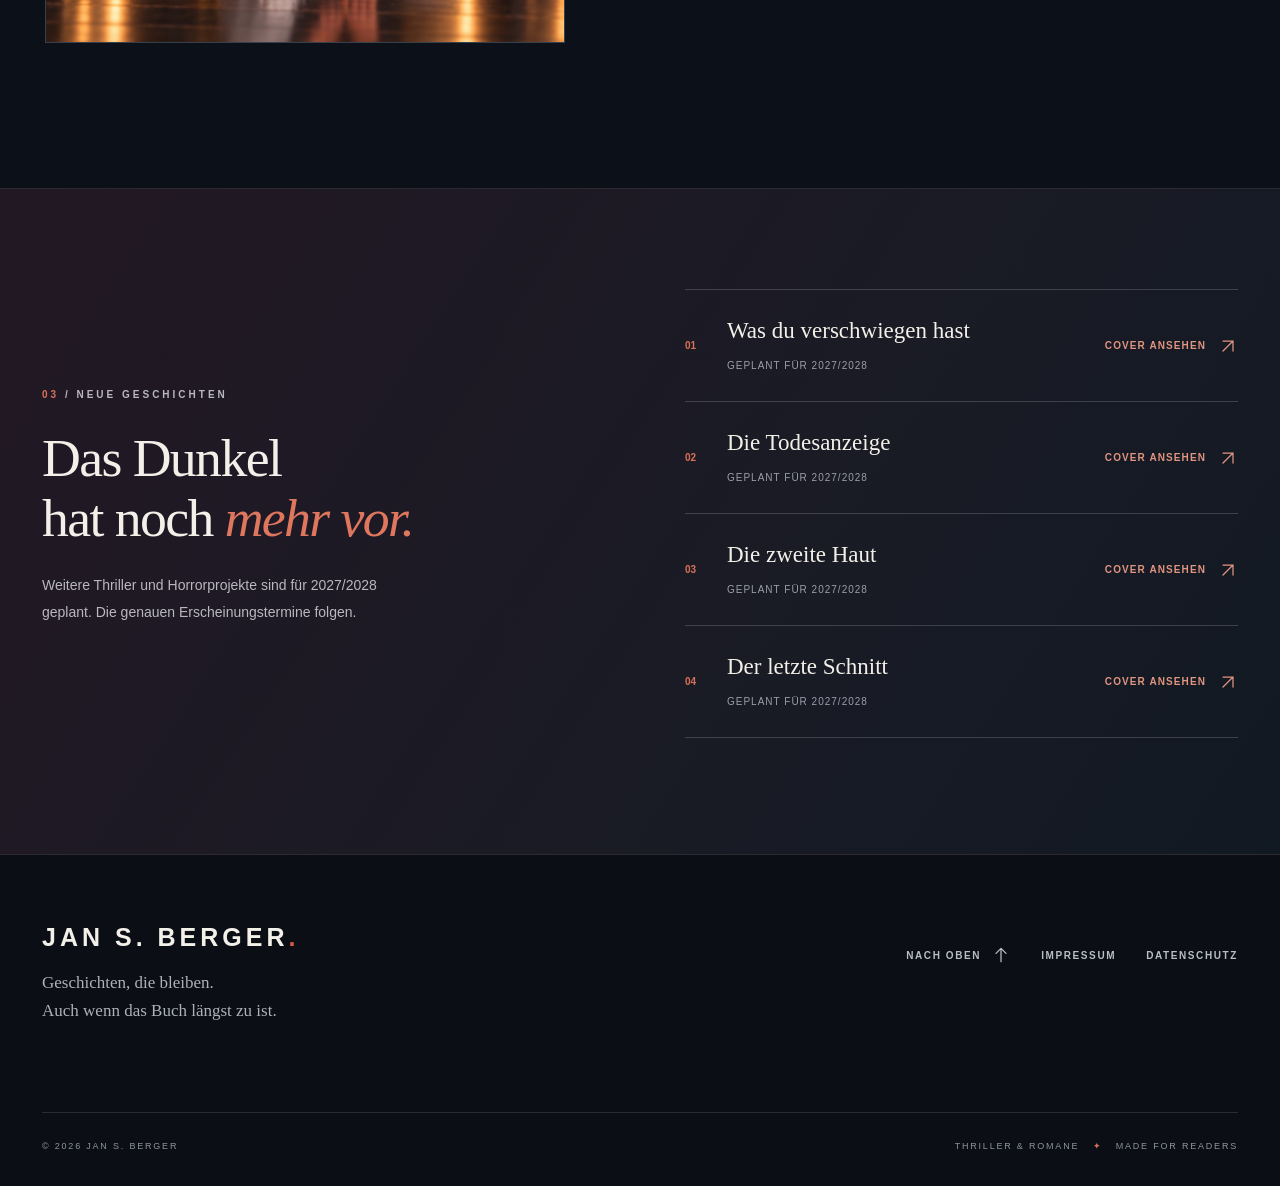
==== commit 403bb1a7: "Link homepage to new bookshelf and mark Nachtzug as available" ====
--- a/index.html
+++ b/index.html
@@ -9,9 +9,9 @@
   <meta property="og:description" content="Drei Bücher. Eine Geschichte. Kein Zurück. Entdecke die Hua-Hin-Trilogie von Jan S. Berger.">
   <meta property="og:type" content="website">
   <title>Jan S. Berger – Thriller & Romane</title>
-  <link rel="stylesheet" href="style.css?v=20261101-amazon1">
+  <link rel="stylesheet" href="style.css?v=20261115-regal">
   <link rel="icon" type="image/svg+xml" href="assets/favicon.svg">
-  <script src="script.js?v=20261101-amazon1" defer></script>
+  <script src="script.js?v=20261115-regal" defer></script>
 </head>
 <body>
   <a class="skip-link" href="#inhalt">Zum Inhalt springen</a>
@@ -25,10 +25,10 @@
         <span></span><span></span><span></span>
       </button>
       <nav class="navigation" id="navigation" aria-label="Hauptnavigation">
-        <a href="#buecher">DIE BÜCHER</a>
+        <a href="buecherregal.html">DAS BÜCHERREGAL</a>
         <a href="#autor">DER AUTOR</a>
         <a href="#ausblick">IN ARBEIT</a>
-        <a class="nav-cta" href="#buecher">TRILOGIE ENTDECKEN <span aria-hidden="true"><svg class="ui-arrow" viewBox="0 0 24 24" width="20" height="20" fill="none" stroke="currentColor" stroke-width="1.5" stroke-linecap="round" stroke-linejoin="round" aria-hidden="true"><path d="M6 18 18 6M6 6h12v12"/></svg></span></a>
+        <a class="nav-cta" href="buecherregal.html">BÜCHERREGAL ÖFFNEN <span aria-hidden="true"><svg class="ui-arrow" viewBox="0 0 24 24" width="20" height="20" fill="none" stroke="currentColor" stroke-width="1.5" stroke-linecap="round" stroke-linejoin="round" aria-hidden="true"><path d="M6 18 18 6M6 6h12v12"/></svg></span></a>
       </nav>
     </header>
     <main id="inhalt">
@@ -41,7 +41,7 @@
             <h1 id="hero-title">Manche<br>Geheimnisse<br><em>bleiben nicht</em><br>begraben<span class="enddot">.</span></h1>
             <p class="hero-description">Ein fremdes Telefon. Eine gefährliche Spur. Und eine Wahrheit, die niemand finden sollte. Willkommen bei Geschichten, die dich bis zur letzten Seite festhalten.</p>
             <div class="hero-actions">
-              <a class="btn btn-primary" href="#buecher">BÜCHER ENTDECKEN <span aria-hidden="true"><svg class="ui-arrow" viewBox="0 0 24 24" width="20" height="20" fill="none" stroke="currentColor" stroke-width="1.5" stroke-linecap="round" stroke-linejoin="round" aria-hidden="true"><path d="M6 18 18 6M6 6h12v12"/></svg></span></a>
+              <a class="btn btn-primary" href="buecherregal.html">BÜCHERREGAL ENTDECKEN <span aria-hidden="true"><svg class="ui-arrow" viewBox="0 0 24 24" width="20" height="20" fill="none" stroke="currentColor" stroke-width="1.5" stroke-linecap="round" stroke-linejoin="round" aria-hidden="true"><path d="M6 18 18 6M6 6h12v12"/></svg></span></a>
               <a class="btn btn-ghost" href="#autor">ÜBER DEN AUTOR <span aria-hidden="true"><svg class="ui-arrow" viewBox="0 0 24 24" width="20" height="20" fill="none" stroke="currentColor" stroke-width="1.5" stroke-linecap="round" stroke-linejoin="round" aria-hidden="true"><path d="M4 12h16M14 6l6 6-6 6"/></svg></span></a>
             </div>
             <div class="hero-footnote"><span class="small-star">✦</span> NEUE GESCHICHTEN. DUNKLE GEHEIMNISSE. ECHTE SPANNUNG.</div>
@@ -70,7 +70,7 @@
           </article>
           <article class="book-card">
             <div class="book-image"><span class="book-number">02 / 03</span><img src="assets/nachtzug-nach-bangkok-cover.jpg" width="1656" height="2560" alt="Cover Nachtzug nach Bangkok" loading="lazy"></div>
-            <div class="book-info"><div class="book-meta">BAND 02 <span>•</span> HUA-HIN-THRILLER</div><h3>Nachtzug<br>nach Bangkok</h3><p>Die Gefahr reist mit. Auf der Fahrt nach Bangkok wird eine Reise zur Jagd nach der Wahrheit.</p><p class="book-release">Erscheint am <time datetime="2026-12-01">1. Dezember 2026</time></p><button class="book-link" type="button" data-book="2">MEHR ERFAHREN <span aria-hidden="true"><svg class="ui-arrow" viewBox="0 0 24 24" width="20" height="20" fill="none" stroke="currentColor" stroke-width="1.5" stroke-linecap="round" stroke-linejoin="round" aria-hidden="true"><path d="M6 18 18 6M6 6h12v12"/></svg></span></button></div>
+            <div class="book-info"><div class="book-meta">BAND 02 <span>•</span> HUA-HIN-THRILLER</div><h3>Nachtzug<br>nach Bangkok</h3><p>Die Gefahr reist mit. Auf der Fahrt nach Bangkok wird eine Reise zur Jagd nach der Wahrheit.</p><p class="book-release">Jetzt erhältlich</p><a class="btn btn-primary book-purchase-link" href="https://amzn.eu/d/00xBTkLs" target="_blank" rel="noopener noreferrer">JETZT BEI AMAZON ↗</a><button class="book-link" type="button" data-book="2">MEHR ERFAHREN <span aria-hidden="true"><svg class="ui-arrow" viewBox="0 0 24 24" width="20" height="20" fill="none" stroke="currentColor" stroke-width="1.5" stroke-linecap="round" stroke-linejoin="round" aria-hidden="true"><path d="M6 18 18 6M6 6h12v12"/></svg></span></button></div>
           </article>
           <article class="book-card">
             <div class="book-image"><span class="book-number">03 / 03</span><img src="assets/band-3.webp" width="810" height="1250" alt="Cover Das Haus hinter dem Wasser" loading="lazy"></div>
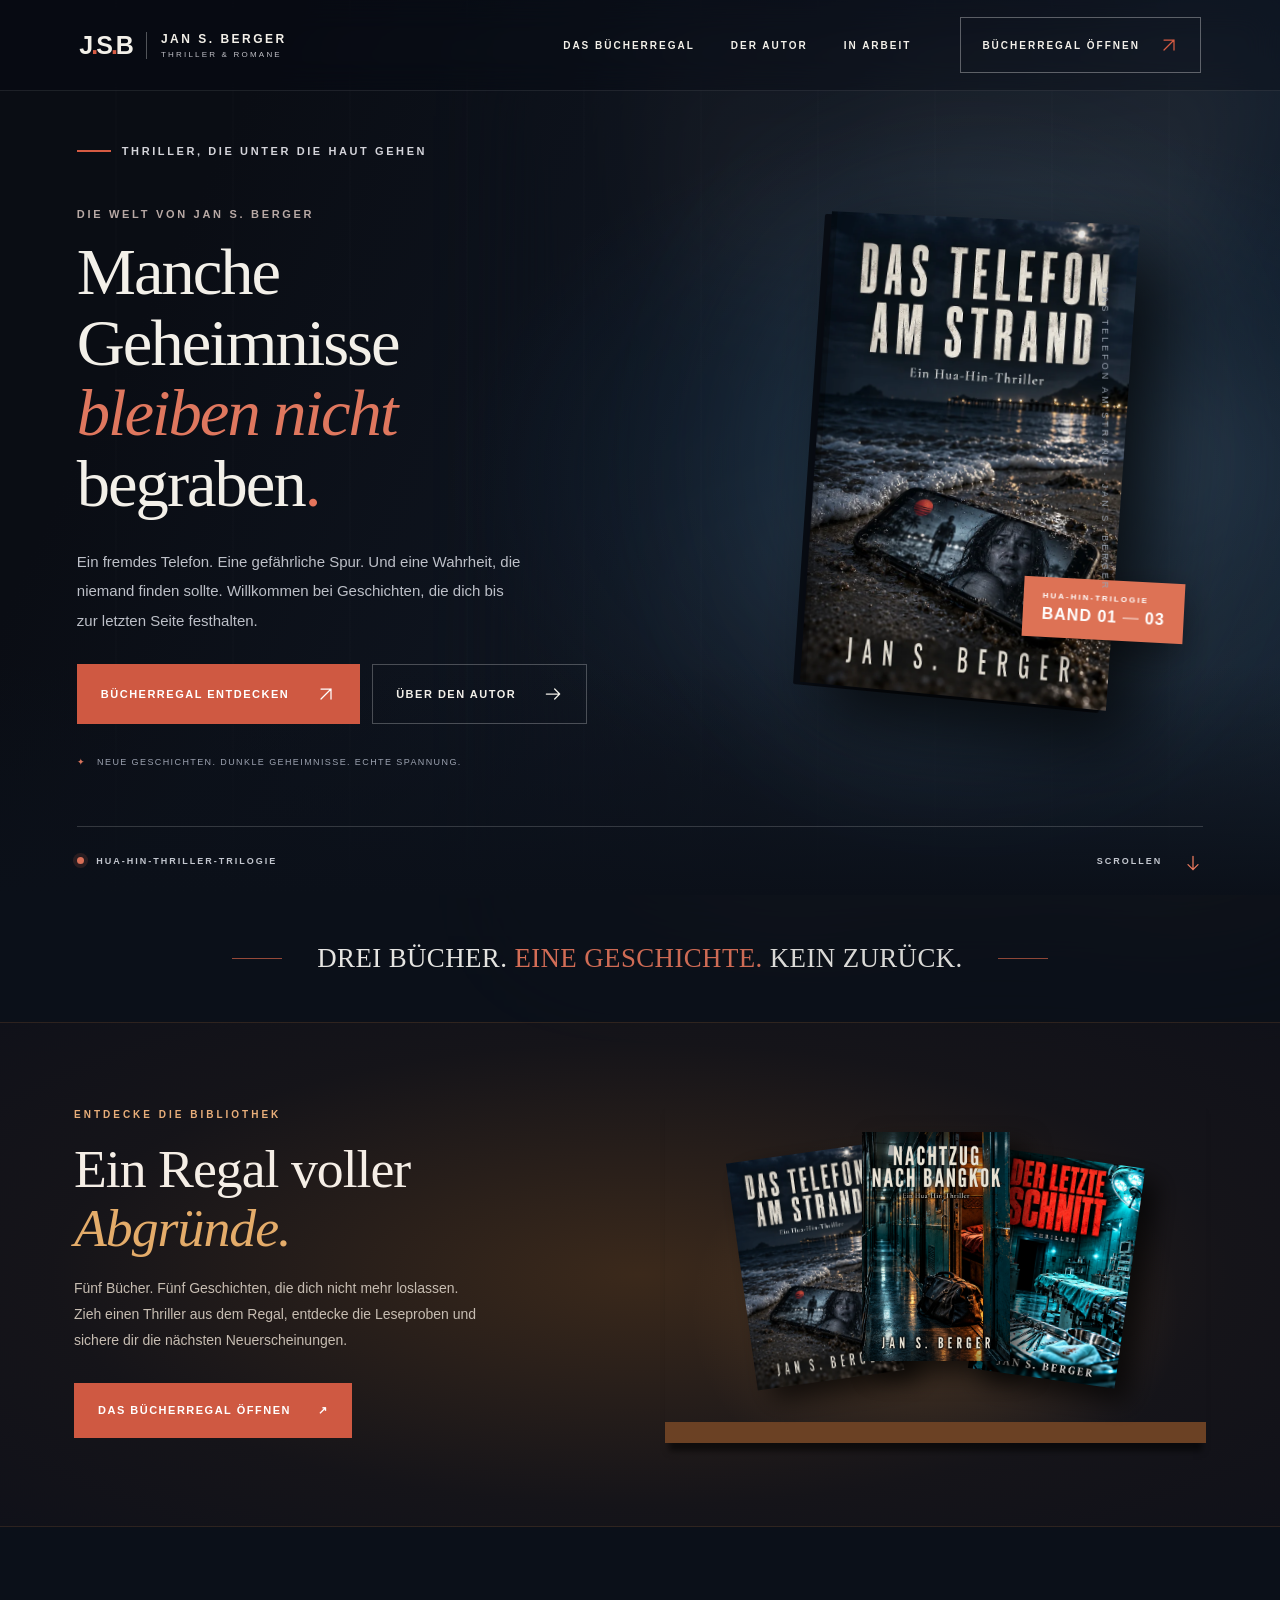
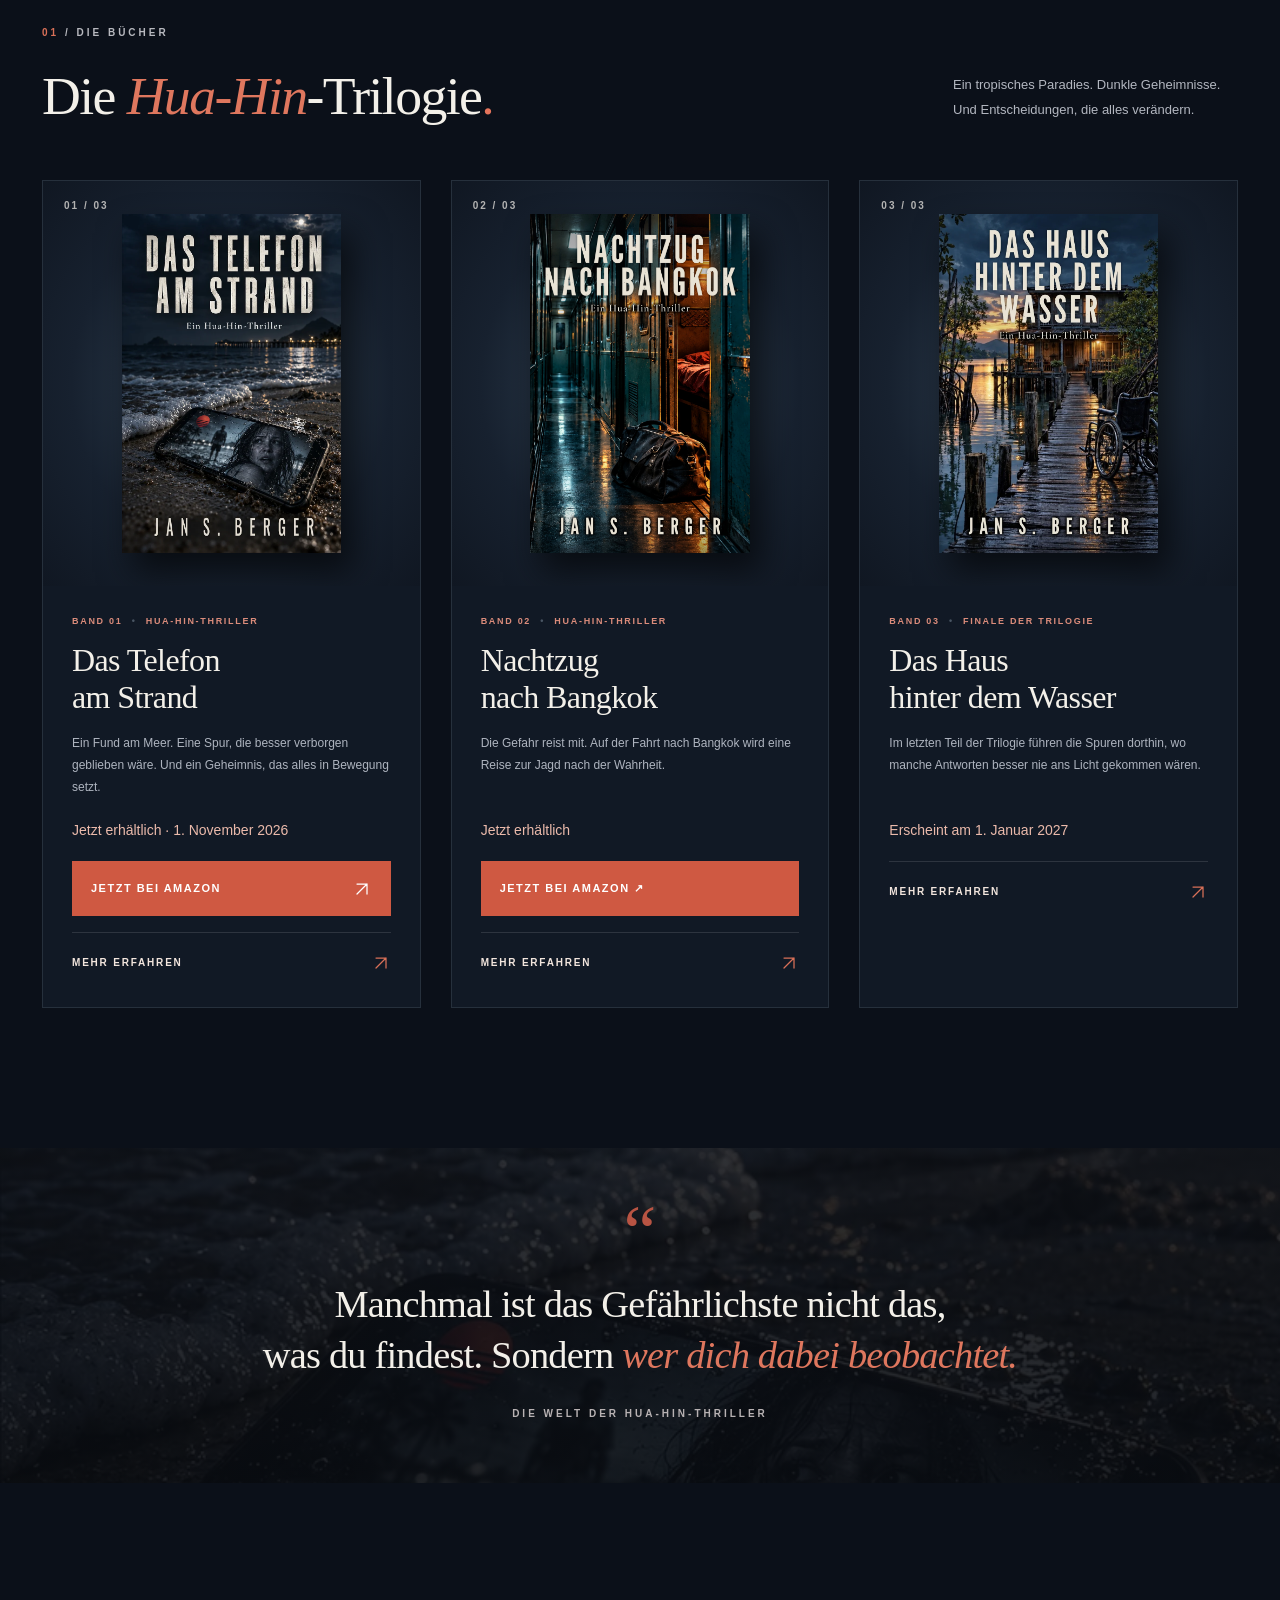
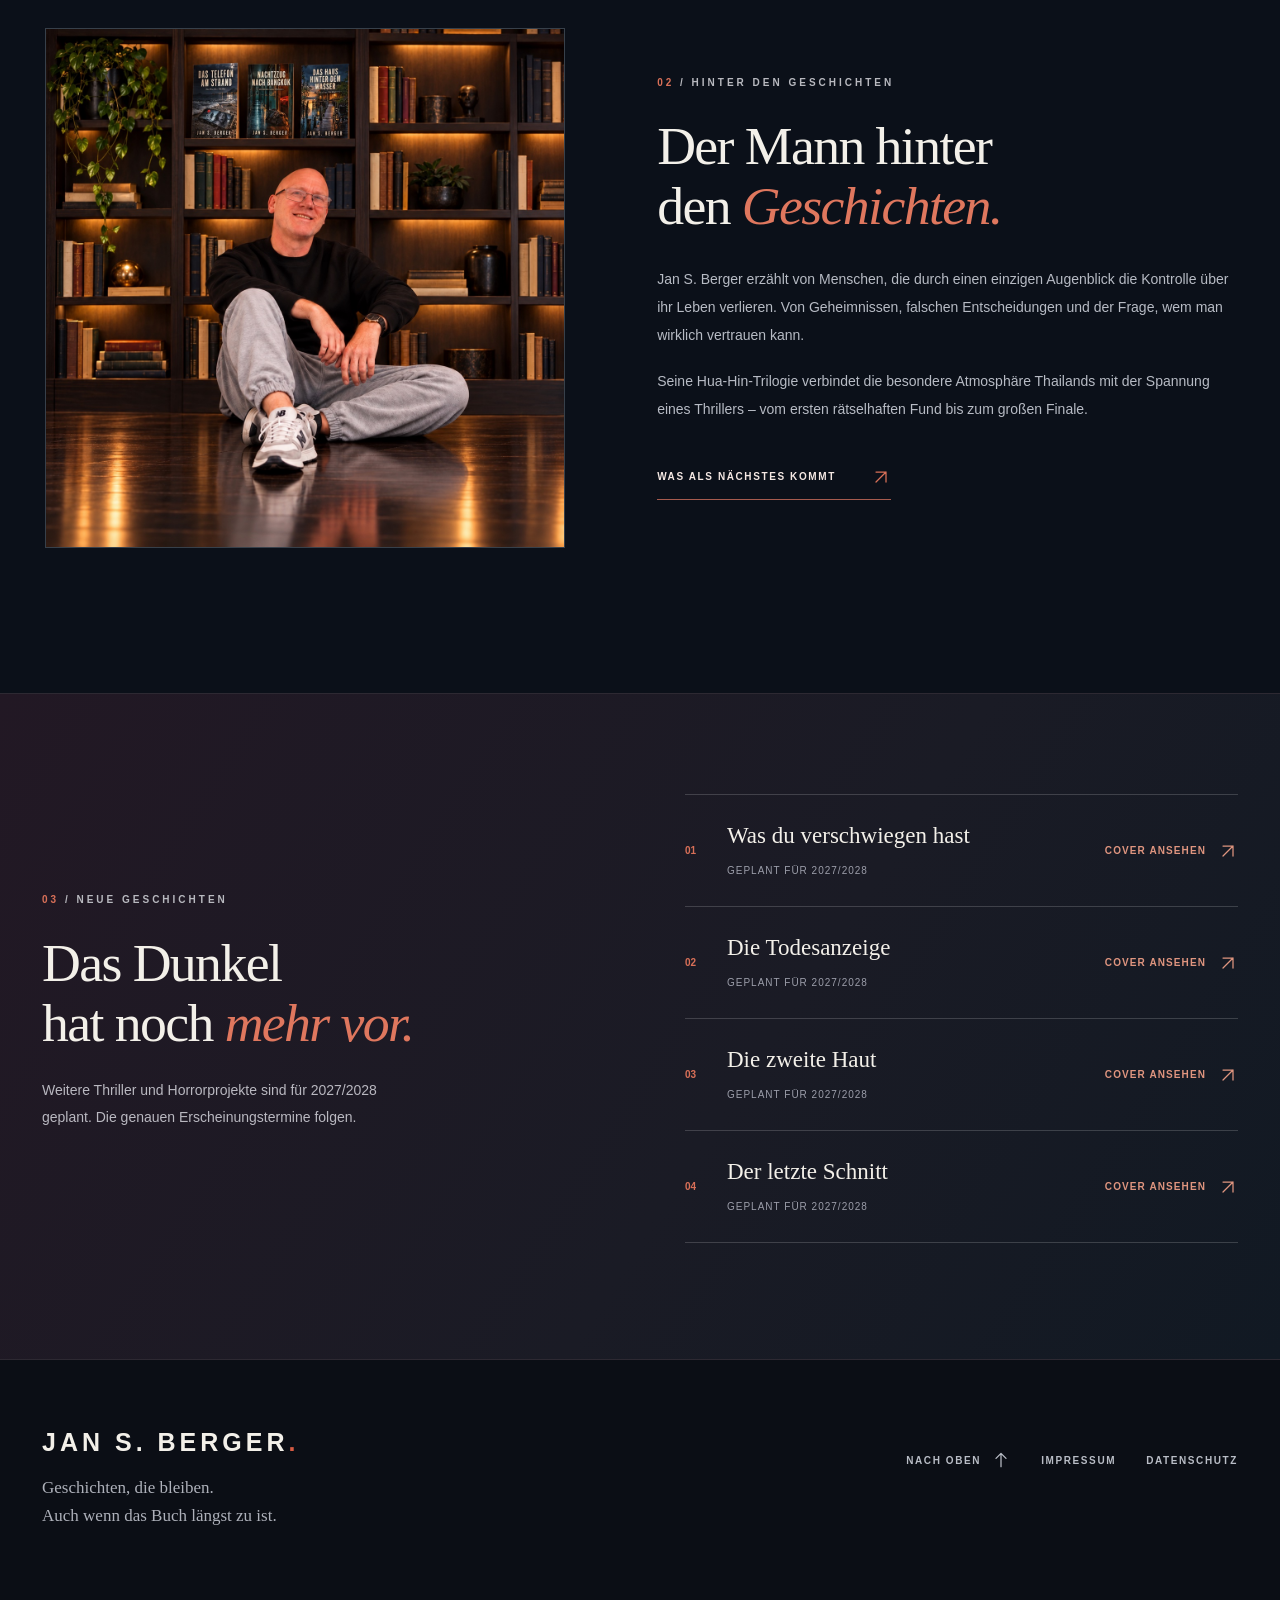
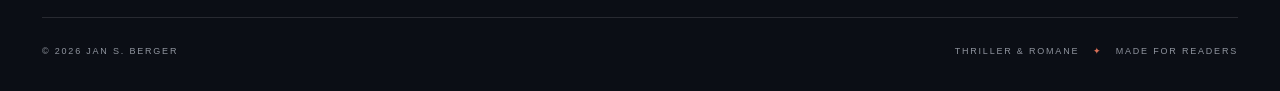
==== commit d2f378ee: "Feature interactive premium bookshelf on author homepage" ====
--- a/index.html
+++ b/index.html
@@ -9,7 +9,7 @@
   <meta property="og:description" content="Drei Bücher. Eine Geschichte. Kein Zurück. Entdecke die Hua-Hin-Trilogie von Jan S. Berger.">
   <meta property="og:type" content="website">
   <title>Jan S. Berger – Thriller & Romane</title>
-  <link rel="stylesheet" href="style.css?v=20261115-regal">
+  <link rel="stylesheet" href="style.css?v=20261115-regal"><link rel="stylesheet" href="regal-premium.css?v=20261115-2">
   <link rel="icon" type="image/svg+xml" href="assets/favicon.svg">
   <script src="script.js?v=20261115-regal" defer></script>
 </head>
@@ -58,6 +58,7 @@
         <div class="hero-bottom"><div><span class="pulse-dot"></span> HUA-HIN-THRILLER-TRILOGIE</div><a href="#buecher" aria-label="Zu den Büchern scrollen">SCROLLEN <span class="downarrow" aria-hidden="true"><svg class="ui-arrow" viewBox="0 0 24 24" width="20" height="20" fill="none" stroke="currentColor" stroke-width="1.5" stroke-linecap="round" stroke-linejoin="round" aria-hidden="true"><path d="M12 4v16M6 14l6 6 6-6"/></svg></span></a></div>
       </section>
       <div class="statement-band"><span class="statement-line"></span><p>DREI BÜCHER. <strong>EINE GESCHICHTE.</strong> KEIN ZURÜCK.</p><span class="statement-line"></span></div>
+      <section class="shelf-teaser" aria-labelledby="shelf-teaser-title"><div class="shelf-teaser__inner"><div><span class="shelf-teaser__kicker">ENTDECKE DIE BIBLIOTHEK</span><h2 id="shelf-teaser-title">Ein Regal voller <em>Abgründe.</em></h2><p>Fünf Bücher. Fünf Geschichten, die dich nicht mehr loslassen. Zieh einen Thriller aus dem Regal, entdecke die Leseproben und sichere dir die nächsten Neuerscheinungen.</p><a class="btn btn-primary" href="buecherregal.html">DAS BÜCHERREGAL ÖFFNEN <span aria-hidden="true">↗</span></a></div><a href="buecherregal.html" class="shelf-teaser__covers" aria-label="Bücherregal mit allen Büchern öffnen"><img src="assets/band-1.webp" alt="Das Telefon am Strand" loading="lazy"><img src="assets/nachtzug-nach-bangkok-cover.jpg" alt="Nachtzug nach Bangkok" loading="lazy"><img src="assets/der-letzte-schnitt-cover.jpg" alt="Der letzte Schnitt" loading="lazy"></a></div></section>
       <section class="books section-wrap" id="buecher" aria-labelledby="books-title">
         <div class="section-heading">
           <div><p class="section-kicker"><span>01</span> / DIE BÜCHER</p><h2 id="books-title">Die <em>Hua-Hin</em>-Trilogie<span class="enddot">.</span></h2></div>
--- a/regal-premium.css
+++ b/regal-premium.css
@@ -0,0 +1,61 @@
+
+/* Jan S. Berger — library edition */
+body.shelf-page{background:radial-gradient(ellipse 90% 24% at 50% 12%,#2a1d1d 0%,#101016 65%,transparent 100%),#07080b}
+.shelf-page::before{content:"";position:fixed;inset:0;pointer-events:none;z-index:10;opacity:.14;background-image:url("data:image/svg+xml,%3Csvg viewBox='0 0 180 180' xmlns='http://www.w3.org/2000/svg'%3E%3Cfilter id='n'%3E%3CfeTurbulence type='fractalNoise' baseFrequency='.68' numOctaves='3' stitchTiles='stitch'/%3E%3C/filter%3E%3Crect width='100%25' height='100%25' filter='url(%23n)' opacity='.16'/%3E%3C/svg%3E")}
+.shelf-page header{background:#0b0b0ce8;border-bottom:1px solid #84623c66;position:relative;z-index:11}
+.shelf-page .brand{font-family:Georgia,serif;font-weight:500;letter-spacing:.19em}
+.shelf-page header nav a{transition:color .25s}.shelf-page header nav a:hover{color:#f9cb88}
+.shelf-page .hero{position:relative;padding-top:94px;padding-bottom:64px}
+.shelf-page .hero:before{content:"✦";display:block;color:#d7a767;font-size:25px;letter-spacing:16px;text-shadow:0 0 30px #e1a15c}
+.shelf-page .hero h1{font-size:clamp(3.8rem,9vw,7.6rem);text-shadow:0 14px 38px #0009}
+.shelf-page .hero h1 em{background:linear-gradient(105deg,#fae0a8,#c59251,#f4d69a);background-clip:text;-webkit-background-clip:text;color:transparent}
+.shelf-page .hero p:last-child{font-size:1rem;color:#c6b8ab;max-width:600px}
+.shelf-page .library{max-width:1240px}
+.shelf-page .library-head{padding-bottom:28px}
+.shelf-page .library-head h2{color:#f5e8d4;font-size:clamp(2rem,4vw,3rem)}
+.shelf-page .cabinet{position:relative;border:15px solid #271608;border-image:none;border-radius:7px;padding-top:52px;padding-bottom:22px;isolation:isolate;background:
+radial-gradient(ellipse 80% 15% at 50% 2%,#d8a56344,transparent 84%),
+repeating-linear-gradient(90deg,transparent 0,transparent 125px,#1a0b0408 128px),
+linear-gradient(90deg,#1b110b,#392519 7%,#24160e 50%,#392519 94%,#1b110b);
+box-shadow:0 0 0 2px #ad87515c,0 0 0 13px #0d0b0a,0 38px 85px #000e,inset 0 0 0 4px #80512a,inset 0 5px 35px #0009}
+.shelf-page .cabinet:before{content:"";position:absolute;inset:13px 12px auto;height:90px;background:radial-gradient(ellipse at center,#edbf806a 0%,#e9aa3917 47%,transparent 75%);filter:blur(13px);pointer-events:none}
+.shelf-page .cabinet:after{content:"";position:absolute;pointer-events:none;inset:0;border-left:10px solid #0c06043d;border-right:10px solid #0c06043d;box-shadow:inset 28px 0 40px #05020077,inset -28px 0 40px #05020077}
+.shelf-page .shelf-caption{position:relative;margin-left:16px;margin-right:16px;padding-left:12px;font-variant:small-caps;letter-spacing:.07em;color:#eed1a4;border-color:#b78b4e5c}
+.shelf-page .shelf{gap:clamp(15px,4.7vw,66px);padding:30px 16px 69px;margin-bottom:44px;min-height:425px;background:
+radial-gradient(ellipse 70% 78% at 50% -8%,#ffc67f23,transparent 74%),
+linear-gradient(0deg,#0f090656,transparent 23%);
+box-shadow:inset 0 12px 22px -25px #ffd49a88}
+.shelf-page .shelf:before{content:"";position:absolute;top:-2px;left:6%;right:6%;height:3px;background:linear-gradient(90deg,transparent,#c9925099,transparent);box-shadow:0 0 26px 9px #f6b85c15;pointer-events:none}
+.shelf-page .shelf:after{height:39px;bottom:16px;left:-22px;right:-22px;background:linear-gradient(180deg,#ad7d46 0%,#644024 12%,#42260f 50%,#231005 96%);border-top:4px solid #ca9655;box-shadow:0 6px 0 #2e1709,0 15px 15px #000b,inset 0 2px 3px #ffdf9966}
+.shelf-page .book{flex-basis:185px;max-width:185px;filter:drop-shadow(12px 16px 13px #0009);transform-origin:50% 92%;transition:transform .35s cubic-bezier(.2,.8,.2,1),filter .35s ease;will-change:transform}
+.shelf-page .book .cover{transform:perspective(800px) rotateY(-5deg);transition:transform .35s ease;box-shadow:3px 2px 0 #1b0d07}
+.shelf-page .book img{height:281px;width:100%;max-height:none;object-fit:contain;object-position:center bottom;border-radius:1px;box-shadow:12px 13px 23px #000b,-4px 0 0 #141010}
+.shelf-page .book:hover,.shelf-page .book:focus-visible{transform:translateY(-18px) scale(1.045);filter:drop-shadow(13px 24px 17px #000d) brightness(1.1)}
+.shelf-page .book:hover .cover,.shelf-page .book:focus-visible .cover{transform:perspective(800px) rotateY(0)}
+.shelf-page .book.is-pulled{transform:translateY(-38px) scale(1.11) rotate(-2deg);z-index:7;filter:drop-shadow(17px 32px 21px #000e)}
+.shelf-page .book-name{color:#f3e2c7;font-size:1.08rem;max-width:190px;margin:auto;line-height:1.22}
+.shelf-page .book-note{color:#e2b879;font-size:.75rem;letter-spacing:.03em}
+.shelf-page .status{background:#ba8551;color:#140b05;transform:rotate(3deg);top:8px;font-size:.58rem;box-shadow:0 5px 15px #000a}
+.shelf-page .status.live{background:#8a9c75;color:#09110a}
+.shelf-page dialog#detail{max-width:790px;width:min(92vw,790px);padding:0;border:1px solid #bd8e51;border-radius:5px;background:linear-gradient(110deg,#242019,#101114 70%);box-shadow:0 28px 120px #000f}
+.shelf-page dialog#detail .detail-layout{display:grid;grid-template-columns:minmax(130px,.65fr) 1.35fr;gap:clamp(18px,4vw,43px);align-items:center;padding:clamp(28px,5vw,48px)}
+.shelf-page dialog#detail .detail-cover{width:100%;max-height:355px;object-fit:contain;filter:drop-shadow(12px 20px 17px #0009);box-shadow:5px 5px 0 #130a07}
+.shelf-page dialog#detail h2{font-size:clamp(2rem,4vw,3.1rem);line-height:1.1}
+.shelf-page dialog#detail .close{z-index:4;right:10px;top:6px}
+.shelf-page dialog#detail .date{color:#ddb575}
+.shelf-page dialog#detail .actions .purchase{background:linear-gradient(135deg,#f2ce8d,#c28c4d);color:#1a1009}
+.shelf-page .cta-line{font-style:italic;font-family:Georgia,serif}
+.shelf-teaser{padding:75px 0 83px;background:radial-gradient(ellipse at center,#3b291b,#151419 65%,#101119);border-block:1px solid #7b553344}
+.shelf-teaser__inner{max-width:1200px;margin:auto;padding:0 34px;display:grid;grid-template-columns:1fr 1fr;gap:50px;align-items:center}
+.shelf-teaser__kicker{font-weight:800;font-size:10px;letter-spacing:3px;color:#e8ae7a}
+.shelf-teaser h2{font:normal clamp(35px,4.2vw,62px)/1.1 Georgia,serif;letter-spacing:-1px;margin:18px 0;color:#f5eee6}
+.shelf-teaser h2 em{color:#e4ac6a;font-weight:normal}
+.shelf-teaser p{color:#c7bdb2;line-height:1.85;font-size:14px;max-width:410px;margin-bottom:29px}
+.shelf-teaser__covers{height:345px;display:flex;align-items:center;justify-content:center;gap:0;perspective:900px;border-bottom:21px solid #6b4124;box-shadow:0 12px 6px -4px #0008;background:radial-gradient(ellipse at 50% 66%,#ce8f4b38,transparent 64%)}
+.shelf-teaser__covers img{width:29%;max-width:148px;max-height:260px;object-fit:contain;filter:drop-shadow(15px 12px 12px #000a);transition:transform .28s}
+.shelf-teaser__covers img:nth-child(1){transform:rotate(-8deg) translateX(26px) translateY(10px)}
+.shelf-teaser__covers img:nth-child(2){transform:translateY(-14px);z-index:1}
+.shelf-teaser__covers img:nth-child(3){transform:rotate(8deg) translateX(-26px) translateY(12px)}
+.shelf-teaser__covers:hover img:nth-child(2){transform:translateY(-26px) scale(1.05)}
+@media(max-width:760px){.shelf-page .cabinet{border-width:9px;padding-top:32px}.shelf-page .shelf{min-height:0;gap:19px 14px;padding:18px 5px 64px;margin-bottom:26px}.shelf-page .book{flex:0 1 calc(50% - 12px);max-width:162px}.shelf-page .book img{height:235px}.shelf-page .book-name{font-size:.93rem}.shelf-page .shelf-caption{font-size:1.3rem}.shelf-page dialog#detail .detail-layout{grid-template-columns:1fr;justify-items:center;padding:26px}.shelf-page dialog#detail .detail-cover{max-height:215px;width:auto}.shelf-page dialog#detail .detail-text{width:100%}.shelf-teaser__inner{grid-template-columns:1fr;gap:24px}.shelf-teaser__covers{order:-1;height:250px}.shelf-teaser__covers img{max-height:190px}.shelf-teaser{padding:55px 0}}
+@media(prefers-reduced-motion:reduce){.shelf-page .book,.shelf-page .book .cover,.shelf-teaser__covers img{transition:none!important}}
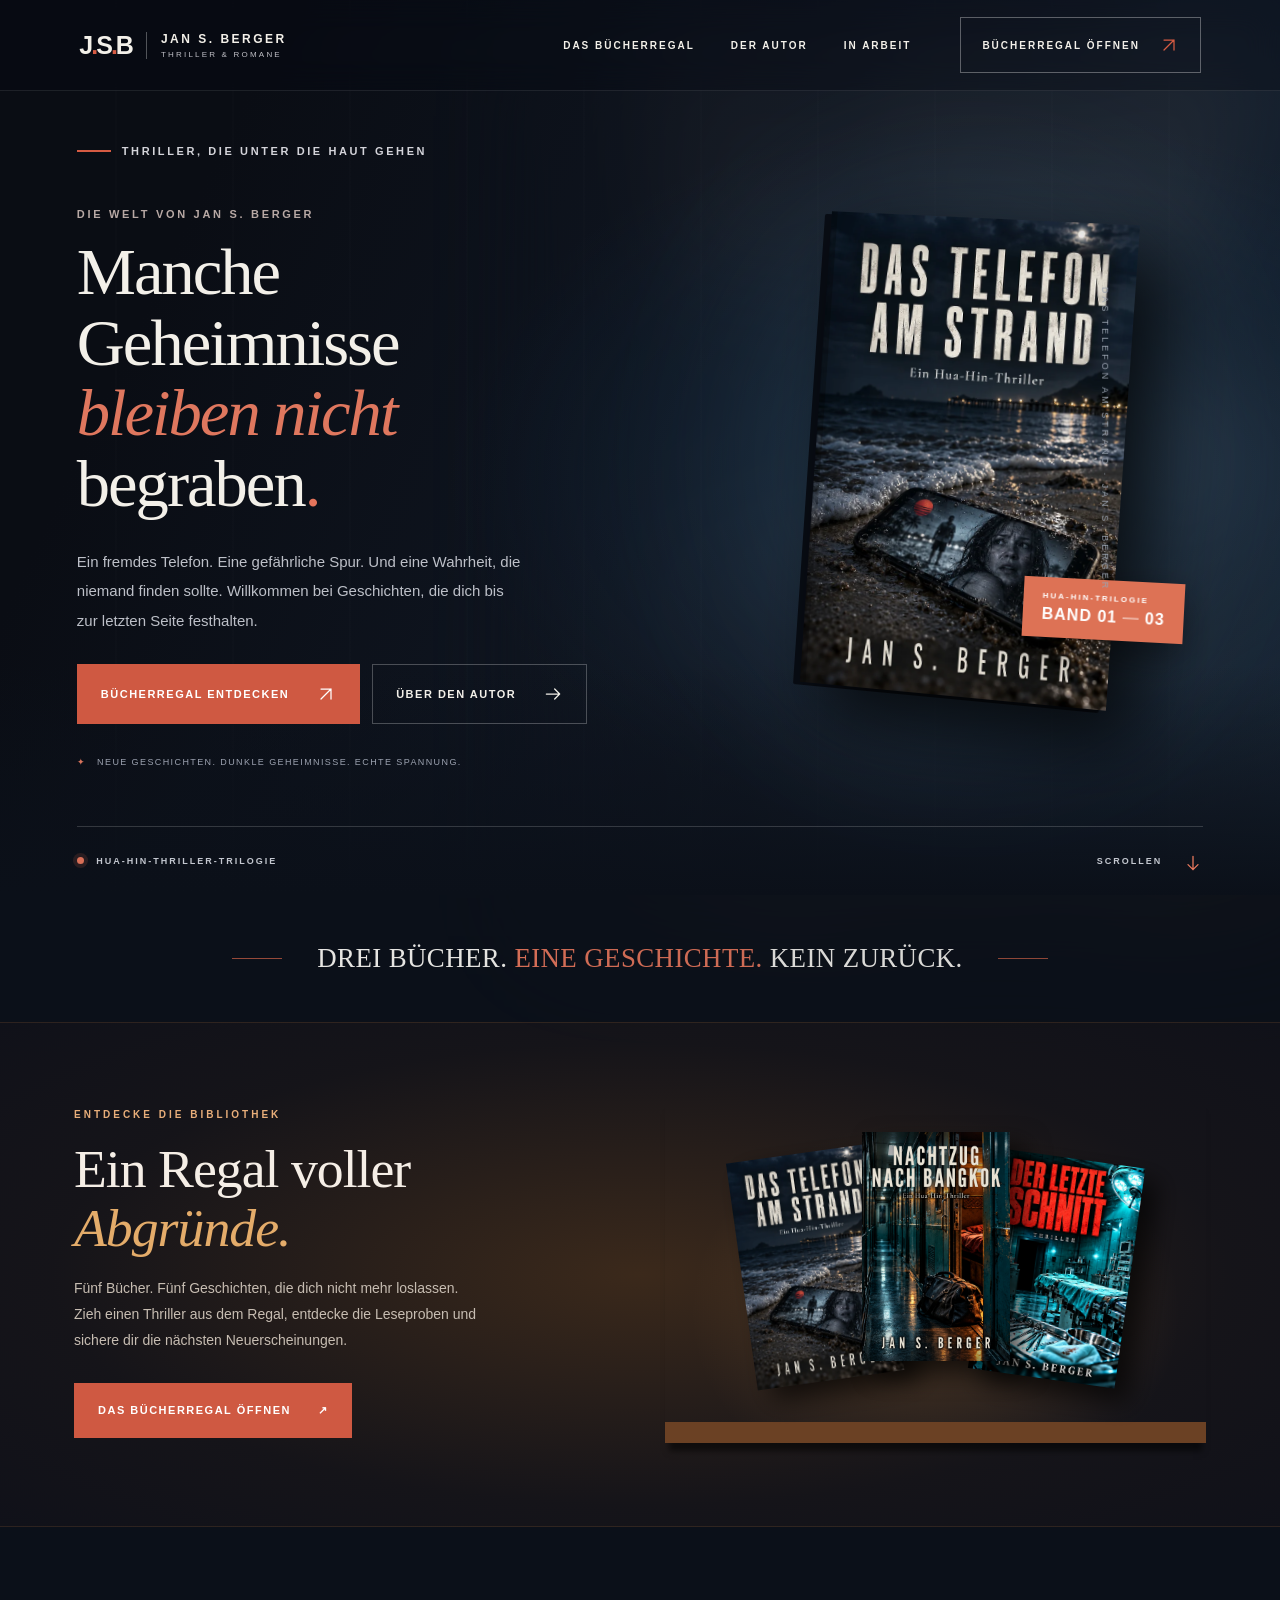
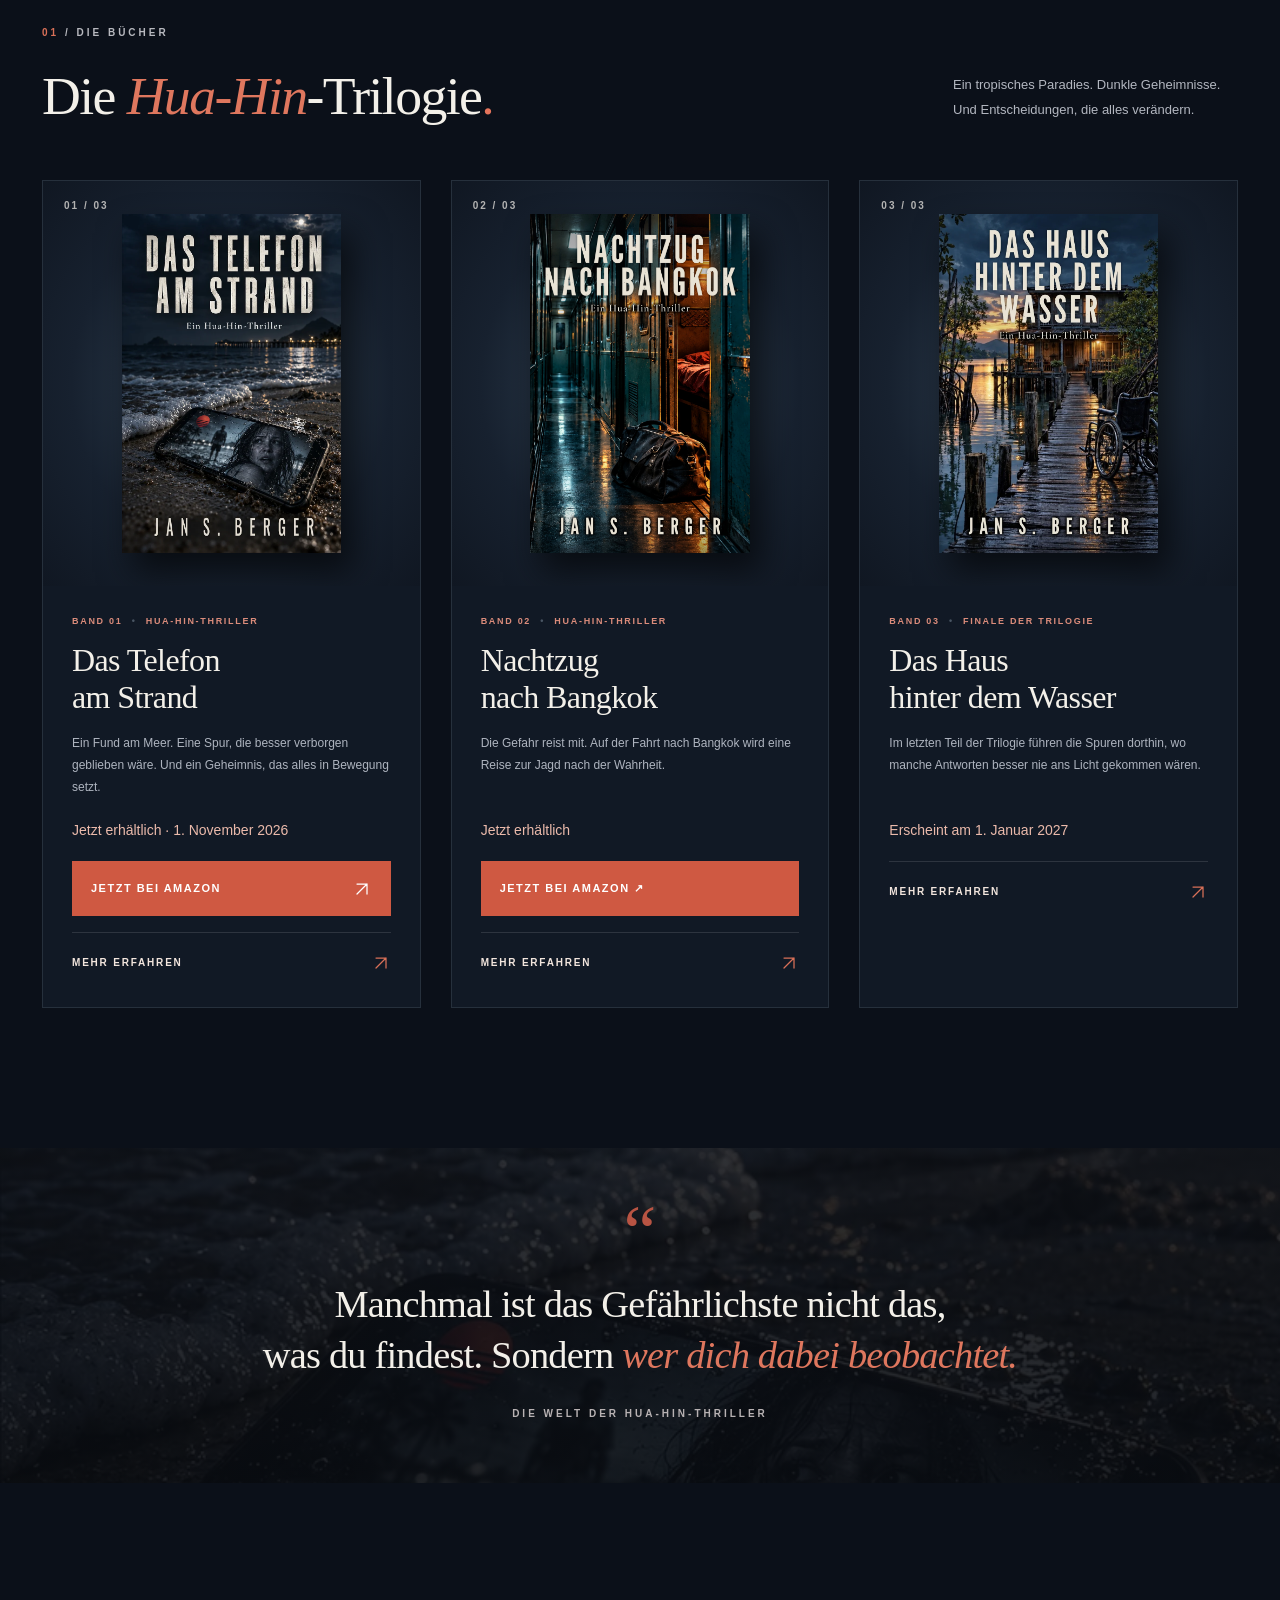
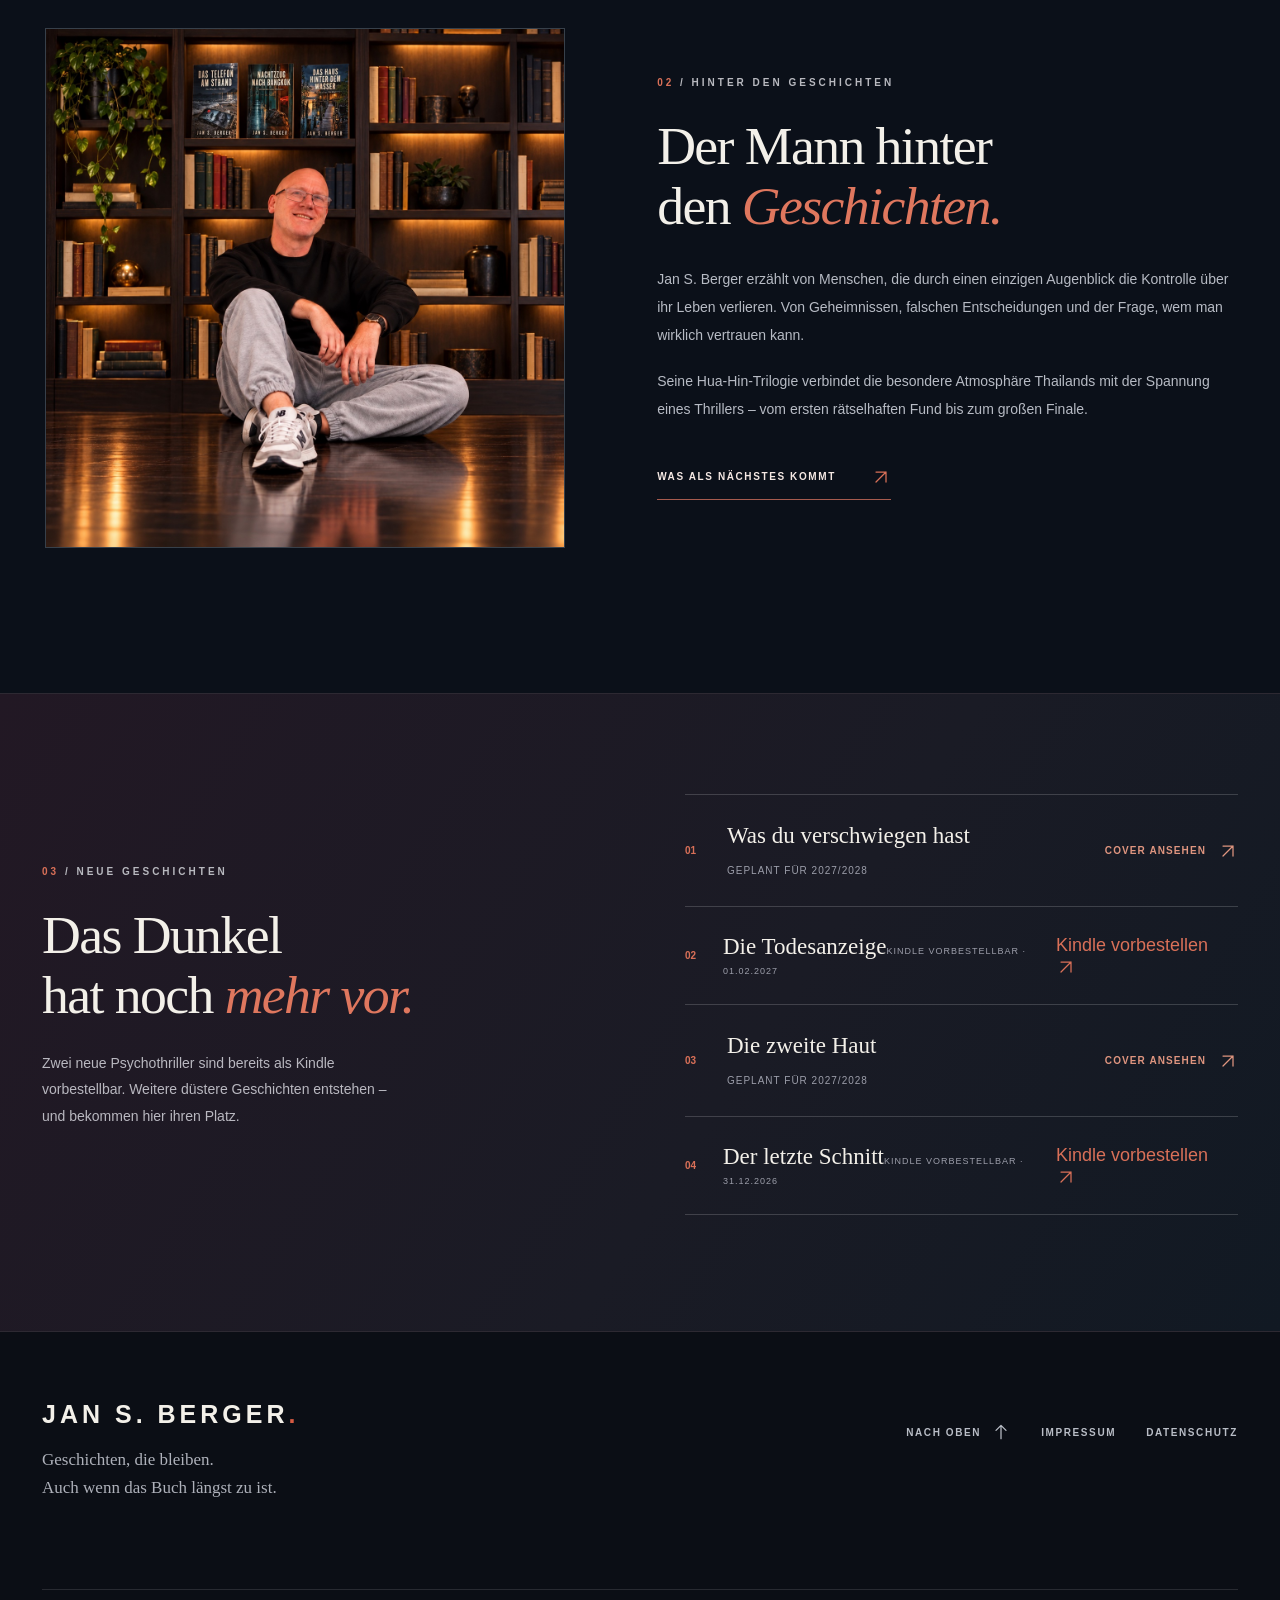
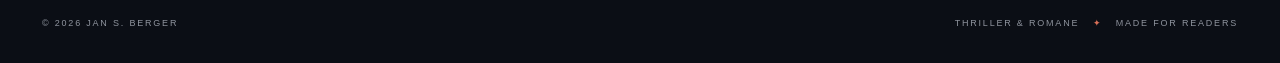
==== commit 86bdf357: "Correct upcoming thriller release dates and Kindle preorder links on homepage" ====
--- a/index.html
+++ b/index.html
@@ -84,7 +84,7 @@
         <div class="author-portrait"><img src="assets/jan-s-berger-autor-trilogie.jpg" width="1254" height="1254" alt="Jan S. Berger vor einem Bücherregal mit den drei Bänden seiner Hua-Hin-Trilogie" loading="lazy"></div>
         <div class="author-copy"><p class="section-kicker"><span>02</span> / HINTER DEN GESCHICHTEN</p><h2 id="author-title">Der Mann hinter<br>den <em>Geschichten.</em></h2><p>Jan S. Berger erzählt von Menschen, die durch einen einzigen Augenblick die Kontrolle über ihr Leben verlieren. Von Geheimnissen, falschen Entscheidungen und der Frage, wem man wirklich vertrauen kann.</p><p>Seine Hua-Hin-Trilogie verbindet die besondere Atmosphäre Thailands mit der Spannung eines Thrillers – vom ersten rätselhaften Fund bis zum großen Finale.</p><a class="text-arrow" href="#ausblick">WAS ALS NÄCHSTES KOMMT <span aria-hidden="true"><svg class="ui-arrow" viewBox="0 0 24 24" width="20" height="20" fill="none" stroke="currentColor" stroke-width="1.5" stroke-linecap="round" stroke-linejoin="round" aria-hidden="true"><path d="M6 18 18 6M6 6h12v12"/></svg></span></a></div>
       </section>
-      <section class="coming-section" id="ausblick" aria-labelledby="coming-title"><div class="section-wrap coming-content"><div><p class="section-kicker"><span>03</span> / NEUE GESCHICHTEN</p><h2 id="coming-title">Das Dunkel<br>hat noch <em>mehr vor.</em></h2><p>Weitere Thriller und Horrorprojekte sind für 2027/2028 geplant. Die genauen Erscheinungstermine folgen.</p></div><div class="coming-list"><a class="coming-item coming-cover-link" href="assets/was-du-verschwiegen-hast-cover.jpg" data-cover="was-du-verschwiegen-hast" aria-label="Cover ansehen: Was du verschwiegen hast"><span class="coming-number">01</span><span class="coming-details"><strong>Was du verschwiegen hast</strong><small>GEPLANT FÜR 2027/2028</small></span><span class="coming-cover-action"><span>Cover ansehen</span><svg class="ui-arrow" viewBox="0 0 24 24" width="20" height="20" fill="none" stroke="currentColor" stroke-width="1.5" stroke-linecap="round" stroke-linejoin="round" aria-hidden="true"><path d="M6 18 18 6M6 6h12v12"/></svg></span></a><a class="coming-item coming-cover-link" href="assets/die-todesanzeige-cover.jpg" data-cover="die-todesanzeige" aria-label="Cover ansehen: Die Todesanzeige"><span class="coming-number">02</span><span class="coming-details"><strong>Die Todesanzeige</strong><small>GEPLANT FÜR 2027/2028</small></span><span class="coming-cover-action"><span>Cover ansehen</span><svg class="ui-arrow" viewBox="0 0 24 24" width="20" height="20" fill="none" stroke="currentColor" stroke-width="1.5" stroke-linecap="round" stroke-linejoin="round" aria-hidden="true"><path d="M6 18 18 6M6 6h12v12"/></svg></span></a><a class="coming-item coming-cover-link" href="assets/die-zweite-haut-cover.jpg" data-cover="die-zweite-haut" aria-label="Cover ansehen: Die zweite Haut"><span class="coming-number">03</span><span class="coming-details"><strong>Die zweite Haut</strong><small>GEPLANT FÜR 2027/2028</small></span><span class="coming-cover-action"><span>Cover ansehen</span><svg class="ui-arrow" viewBox="0 0 24 24" width="20" height="20" fill="none" stroke="currentColor" stroke-width="1.5" stroke-linecap="round" stroke-linejoin="round" aria-hidden="true"><path d="M6 18 18 6M6 6h12v12"/></svg></span></a><a class="coming-item coming-cover-link" href="assets/der-letzte-schnitt-cover.jpg" data-cover="der-letzte-schnitt" aria-label="Cover ansehen: Der letzte Schnitt"><span class="coming-number">04</span><span class="coming-details"><strong>Der letzte Schnitt</strong><small>GEPLANT FÜR 2027/2028</small></span><span class="coming-cover-action"><span>Cover ansehen</span><svg class="ui-arrow" viewBox="0 0 24 24" width="20" height="20" fill="none" stroke="currentColor" stroke-width="1.5" stroke-linecap="round" stroke-linejoin="round" aria-hidden="true"><path d="M6 18 18 6M6 6h12v12"/></svg></span></a></div></div></section>
+      <section class="coming-section" id="ausblick" aria-labelledby="coming-title"><div class="section-wrap coming-content"><div><p class="section-kicker"><span>03</span> / NEUE GESCHICHTEN</p><h2 id="coming-title">Das Dunkel<br>hat noch <em>mehr vor.</em></h2><p>Zwei neue Psychothriller sind bereits als Kindle vorbestellbar. Weitere düstere Geschichten entstehen – und bekommen hier ihren Platz.</p></div><div class="coming-list"><a class="coming-item coming-cover-link" href="assets/was-du-verschwiegen-hast-cover.jpg" data-cover="was-du-verschwiegen-hast" aria-label="Cover ansehen: Was du verschwiegen hast"><span class="coming-number">01</span><span class="coming-details"><strong>Was du verschwiegen hast</strong><small>GEPLANT FÜR 2027/2028</small></span><span class="coming-cover-action"><span>Cover ansehen</span><svg class="ui-arrow" viewBox="0 0 24 24" width="20" height="20" fill="none" stroke="currentColor" stroke-width="1.5" stroke-linecap="round" stroke-linejoin="round" aria-hidden="true"><path d="M6 18 18 6M6 6h12v12"/></svg></span></a><a class="coming-item coming-preorder-link" href="https://amzn.eu/d/0bWxcoCD" target="_blank" rel="noopener noreferrer" aria-label="Kindle vorbestellen: Die Todesanzeige"><span class="coming-number">02</span><span class="coming-details"><strong>Die Todesanzeige</strong><small>KINDLE VORBESTELLBAR · 01.02.2027</small></span><span class="coming-cover-action"><span>Kindle vorbestellen</span><svg class="ui-arrow" viewBox="0 0 24 24" width="20" height="20" fill="none" stroke="currentColor" stroke-width="1.5" stroke-linecap="round" stroke-linejoin="round" aria-hidden="true"><path d="M6 18 18 6M6 6h12v12"/></svg></span></a><a class="coming-item coming-cover-link" href="assets/die-zweite-haut-cover.jpg" data-cover="die-zweite-haut" aria-label="Cover ansehen: Die zweite Haut"><span class="coming-number">03</span><span class="coming-details"><strong>Die zweite Haut</strong><small>GEPLANT FÜR 2027/2028</small></span><span class="coming-cover-action"><span>Cover ansehen</span><svg class="ui-arrow" viewBox="0 0 24 24" width="20" height="20" fill="none" stroke="currentColor" stroke-width="1.5" stroke-linecap="round" stroke-linejoin="round" aria-hidden="true"><path d="M6 18 18 6M6 6h12v12"/></svg></span></a><a class="coming-item coming-preorder-link" href="https://amzn.eu/d/0eSRwqB0" target="_blank" rel="noopener noreferrer" aria-label="Kindle vorbestellen: Der letzte Schnitt"><span class="coming-number">04</span><span class="coming-details"><strong>Der letzte Schnitt</strong><small>KINDLE VORBESTELLBAR · 31.12.2026</small></span><span class="coming-cover-action"><span>Kindle vorbestellen</span><svg class="ui-arrow" viewBox="0 0 24 24" width="20" height="20" fill="none" stroke="currentColor" stroke-width="1.5" stroke-linecap="round" stroke-linejoin="round" aria-hidden="true"><path d="M6 18 18 6M6 6h12v12"/></svg></span></a></div></div></section>
     </main>
     <footer class="footer"><div class="section-wrap"><div class="footer-main"><div><div class="footer-logo">JAN S. BERGER<span>.</span></div><p>Geschichten, die bleiben.<br>Auch wenn das Buch längst zu ist.</p></div><div class="footer-links"><a href="#start">NACH OBEN <svg class="ui-arrow" viewBox="0 0 24 24" width="20" height="20" fill="none" stroke="currentColor" stroke-width="1.5" stroke-linecap="round" stroke-linejoin="round" aria-hidden="true"><path d="M12 20V4M6 10l6-6 6 6"/></svg></a><a href="impressum.html">IMPRESSUM</a><a href="datenschutz.html">DATENSCHUTZ</a></div></div><div class="footer-bottom"><span>© <span id="year">2026</span> JAN S. BERGER</span><span>THRILLER & ROMANE <i>✦</i> MADE FOR READERS</span></div></div></footer>
   </div>
--- a/regal-premium.css
+++ b/regal-premium.css
@@ -59,3 +59,43 @@
 .shelf-teaser__covers:hover img:nth-child(2){transform:translateY(-26px) scale(1.05)}
 @media(max-width:760px){.shelf-page .cabinet{border-width:9px;padding-top:32px}.shelf-page .shelf{min-height:0;gap:19px 14px;padding:18px 5px 64px;margin-bottom:26px}.shelf-page .book{flex:0 1 calc(50% - 12px);max-width:162px}.shelf-page .book img{height:235px}.shelf-page .book-name{font-size:.93rem}.shelf-page .shelf-caption{font-size:1.3rem}.shelf-page dialog#detail .detail-layout{grid-template-columns:1fr;justify-items:center;padding:26px}.shelf-page dialog#detail .detail-cover{max-height:215px;width:auto}.shelf-page dialog#detail .detail-text{width:100%}.shelf-teaser__inner{grid-template-columns:1fr;gap:24px}.shelf-teaser__covers{order:-1;height:250px}.shelf-teaser__covers img{max-height:190px}.shelf-teaser{padding:55px 0}}
 @media(prefers-reduced-motion:reduce){.shelf-page .book,.shelf-page .book .cover,.shelf-teaser__covers img{transition:none!important}}
+
+/* Responsive shelf refinements · 2026-11-15 */
+.shelf-page .cabinet{max-width:1120px;margin-inline:auto}
+.shelf-page .shelf{align-content:end}
+.shelf-page .shelf-caption{padding-top:4px}
+.shelf-page .book-name{min-height:2.5em}
+.shelf-page .hero{padding-bottom:38px}
+.shelf-page .library-head{padding-top:12px}
+.shelf-page .book .cover img{aspect-ratio:810/1250;object-fit:contain}
+@media(min-width:761px){
+.shelf-page .shelf{flex-wrap:nowrap;gap:clamp(26px,5vw,75px)}
+.shelf-page .book{flex:0 1 190px}
+.shelf-page .hero{padding-top:65px}
+}
+@media(max-width:760px){
+.shelf-page .hero{padding:44px 17px 24px}
+.shelf-page .hero h1{font-size:clamp(3.1rem,12vw,4.8rem)}
+.shelf-page .hero p:last-child{font-size:.88rem;line-height:1.65}
+.shelf-page .library{padding:0 12px}
+.shelf-page .library-head{padding:12px 6px 18px;gap:7px}
+.shelf-page .library-head h2{font-size:1.9rem}
+.shelf-page .library-head p{font-size:.67rem;line-height:1.5}
+.shelf-page .cabinet{padding:23px 0 12px;border-width:8px}
+.shelf-page .shelf-caption{font-size:1.17rem;margin:0 13px 8px}
+.shelf-page .shelf{
+display:flex;flex-flow:row nowrap;justify-content:flex-start;align-items:flex-end;
+overflow-x:auto;overflow-y:hidden;gap:19px;min-height:340px;
+padding:27px 19px 61px;margin-bottom:22px;scroll-snap-type:x mandatory;
+scroll-padding-inline:19px;scrollbar-color:#a87946 #22150f;scrollbar-width:thin;
+-webkit-overflow-scrolling:touch;overscroll-behavior-inline:contain;
+}
+.shelf-page .shelf::after{display:none}.shelf-page .shelf{background:linear-gradient(to bottom,transparent calc(100% - 51px),#bd8750 calc(100% - 51px),#704322 calc(100% - 45px),#3d230f calc(100% - 22px),#251208 calc(100% - 13px),transparent calc(100% - 13px)),radial-gradient(ellipse at 50% 0%,#e6aa641c,transparent 75%)}
+.shelf-page .shelf::before{top:8px}
+.shelf-page .book{flex:0 0 clamp(135px,43vw,165px);max-width:none;scroll-snap-align:center;align-self:flex-end}
+.shelf-page .book img{height:220px}
+.shelf-page .book-name{min-height:2.3em;white-space:normal}
+.shelf-page .book-note{margin-bottom:5px}
+.shelf-page .status{font-size:.5rem}
+.shelf-page .cabinet::after{pointer-events:none}
+}
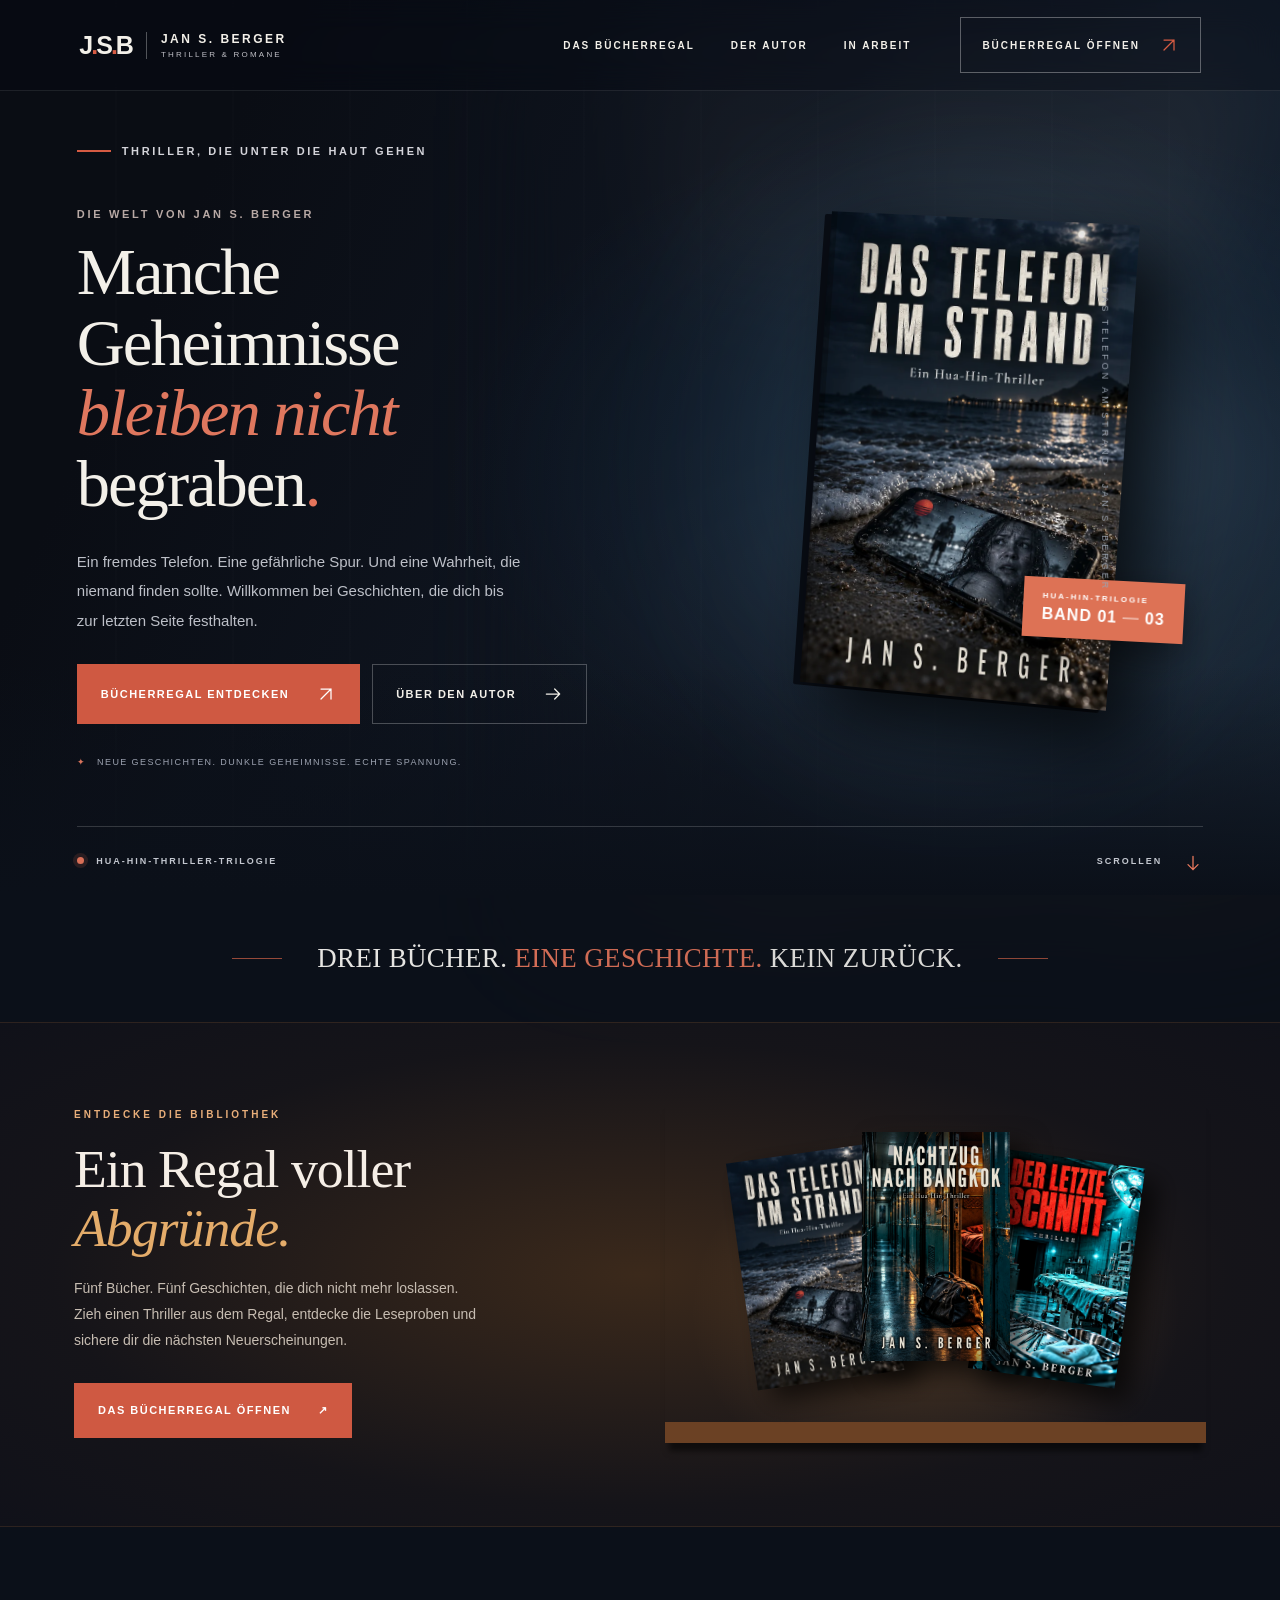
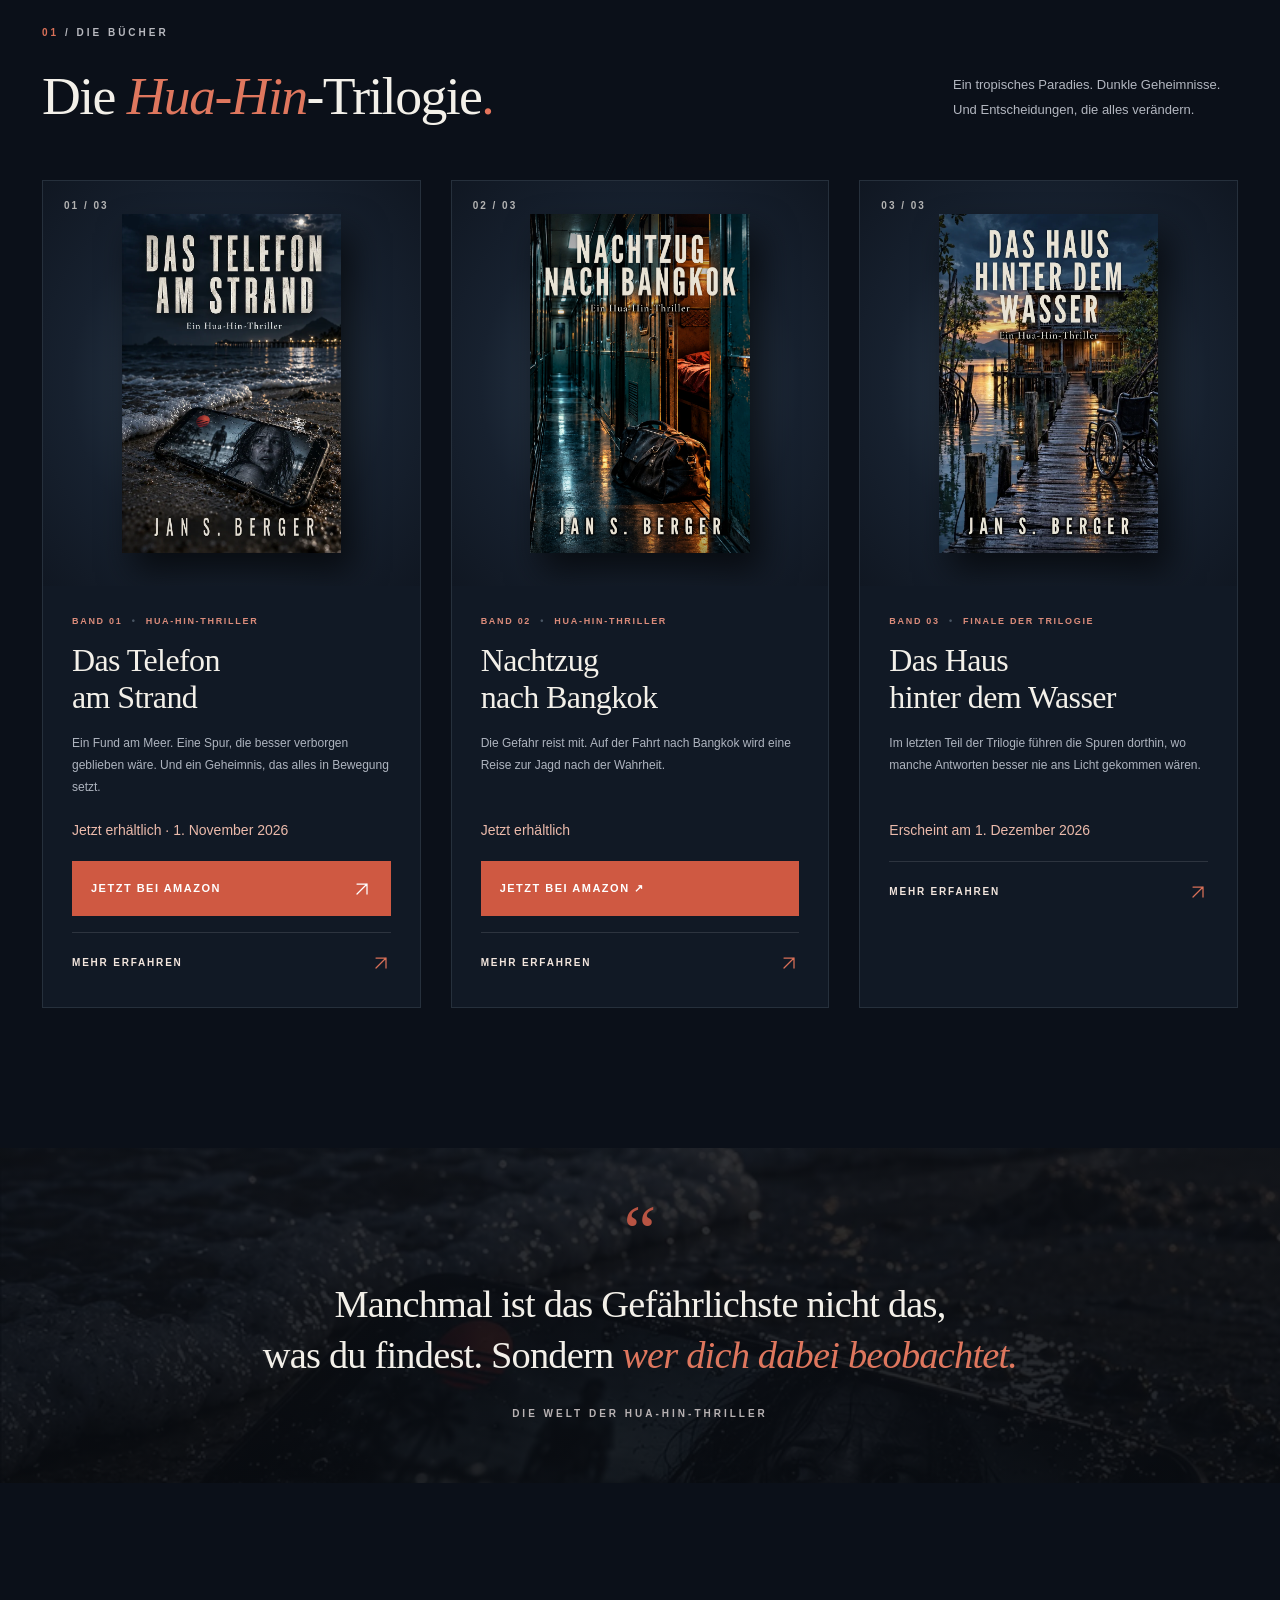
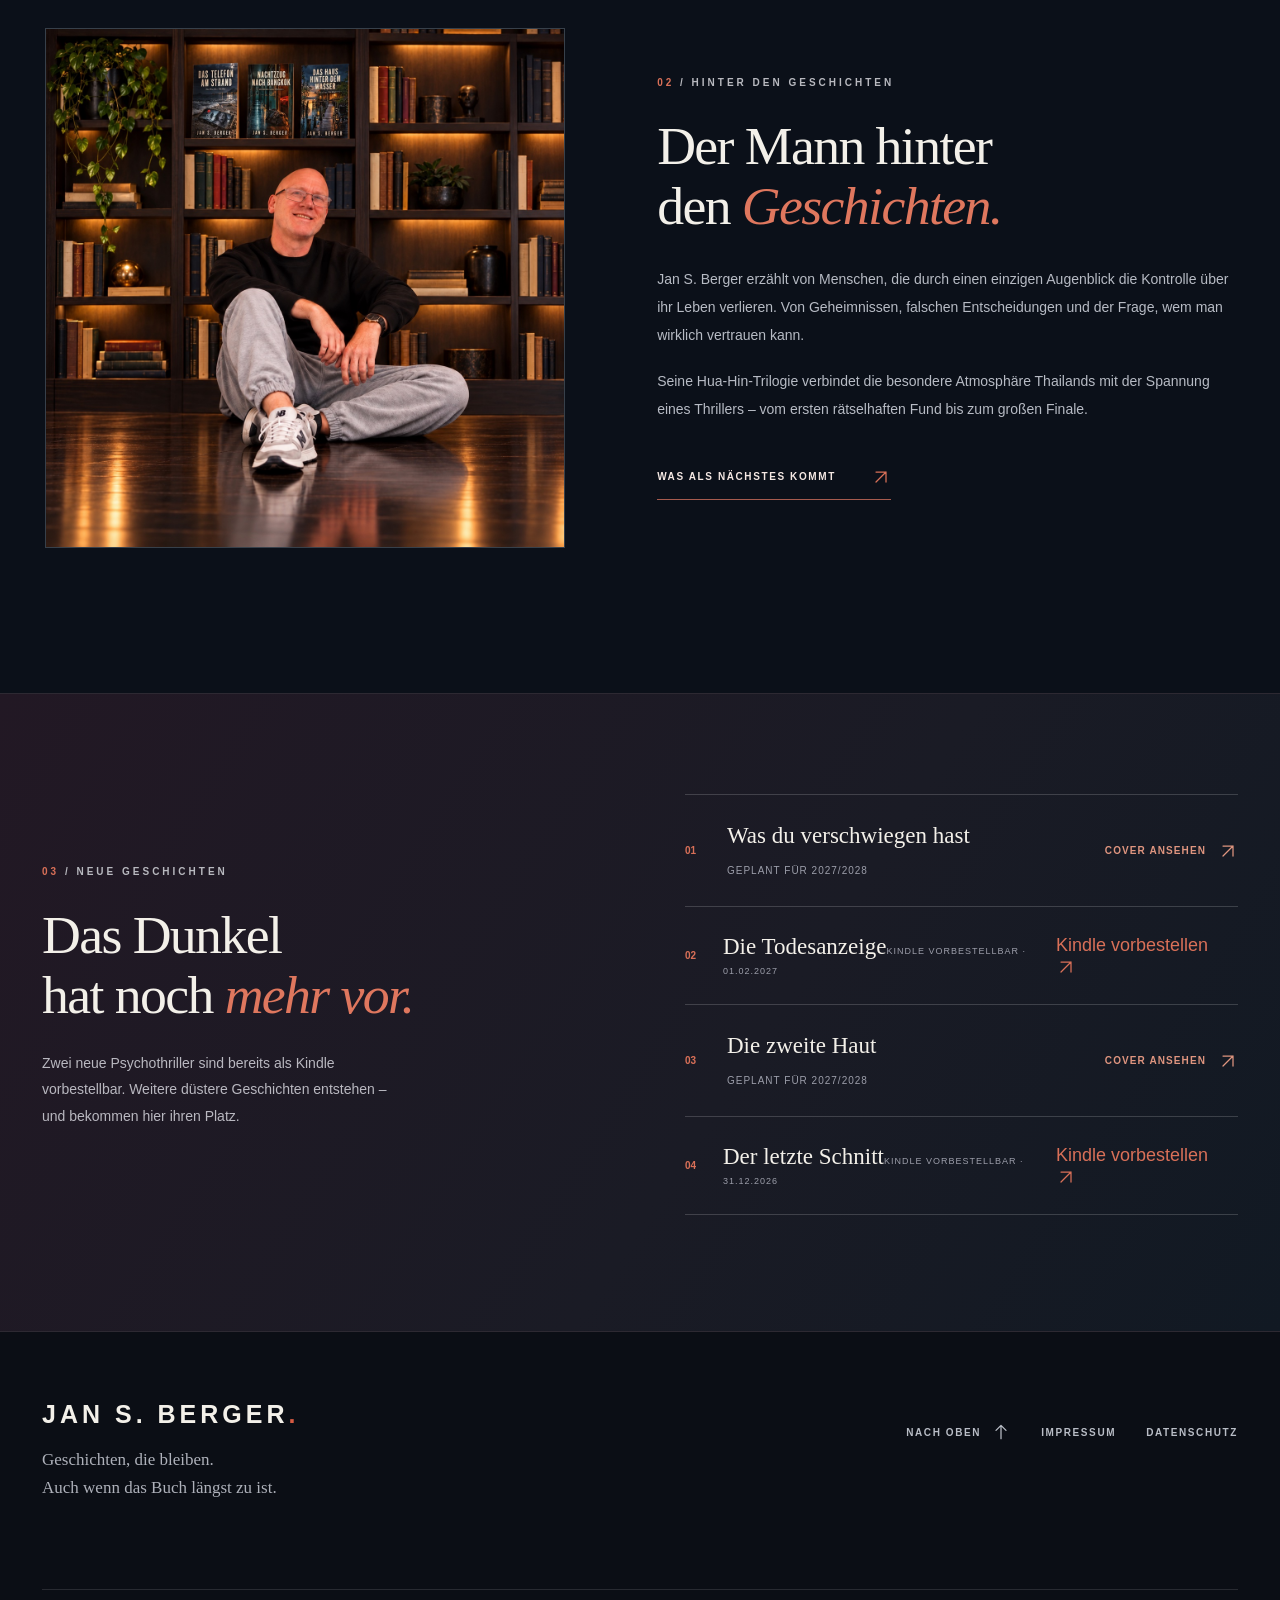
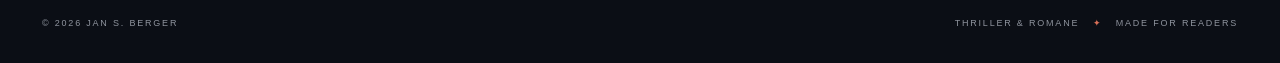
==== commit 6433d142: "Set Das Haus hinter dem Wasser release to 1 December 2026" ====
--- a/index.html
+++ b/index.html
@@ -11,7 +11,7 @@
   <title>Jan S. Berger – Thriller & Romane</title>
   <link rel="stylesheet" href="style.css?v=20261115-regal"><link rel="stylesheet" href="regal-premium.css?v=20261115-2">
   <link rel="icon" type="image/svg+xml" href="assets/favicon.svg">
-  <script src="script.js?v=20261115-regal" defer></script>
+  <script src="script.js?v=20261115-band3-release" defer></script>
 </head>
 <body>
   <a class="skip-link" href="#inhalt">Zum Inhalt springen</a>
@@ -75,7 +75,7 @@
           </article>
           <article class="book-card">
             <div class="book-image"><span class="book-number">03 / 03</span><img src="assets/band-3.webp" width="810" height="1250" alt="Cover Das Haus hinter dem Wasser" loading="lazy"></div>
-            <div class="book-info"><div class="book-meta">BAND 03 <span>•</span> FINALE DER TRILOGIE</div><h3>Das Haus<br>hinter dem Wasser</h3><p>Im letzten Teil der Trilogie führen die Spuren dorthin, wo manche Antworten besser nie ans Licht gekommen wären.</p><p class="book-release">Erscheint am <time datetime="2027-01-01">1. Januar 2027</time></p><button class="book-link" type="button" data-book="3">MEHR ERFAHREN <span aria-hidden="true"><svg class="ui-arrow" viewBox="0 0 24 24" width="20" height="20" fill="none" stroke="currentColor" stroke-width="1.5" stroke-linecap="round" stroke-linejoin="round" aria-hidden="true"><path d="M6 18 18 6M6 6h12v12"/></svg></span></button></div>
+            <div class="book-info"><div class="book-meta">BAND 03 <span>•</span> FINALE DER TRILOGIE</div><h3>Das Haus<br>hinter dem Wasser</h3><p>Im letzten Teil der Trilogie führen die Spuren dorthin, wo manche Antworten besser nie ans Licht gekommen wären.</p><p class="book-release">Erscheint am <time datetime="2026-12-01">1. Dezember 2026</time></p><button class="book-link" type="button" data-book="3">MEHR ERFAHREN <span aria-hidden="true"><svg class="ui-arrow" viewBox="0 0 24 24" width="20" height="20" fill="none" stroke="currentColor" stroke-width="1.5" stroke-linecap="round" stroke-linejoin="round" aria-hidden="true"><path d="M6 18 18 6M6 6h12v12"/></svg></span></button></div>
           </article>
         </div>
       </section>
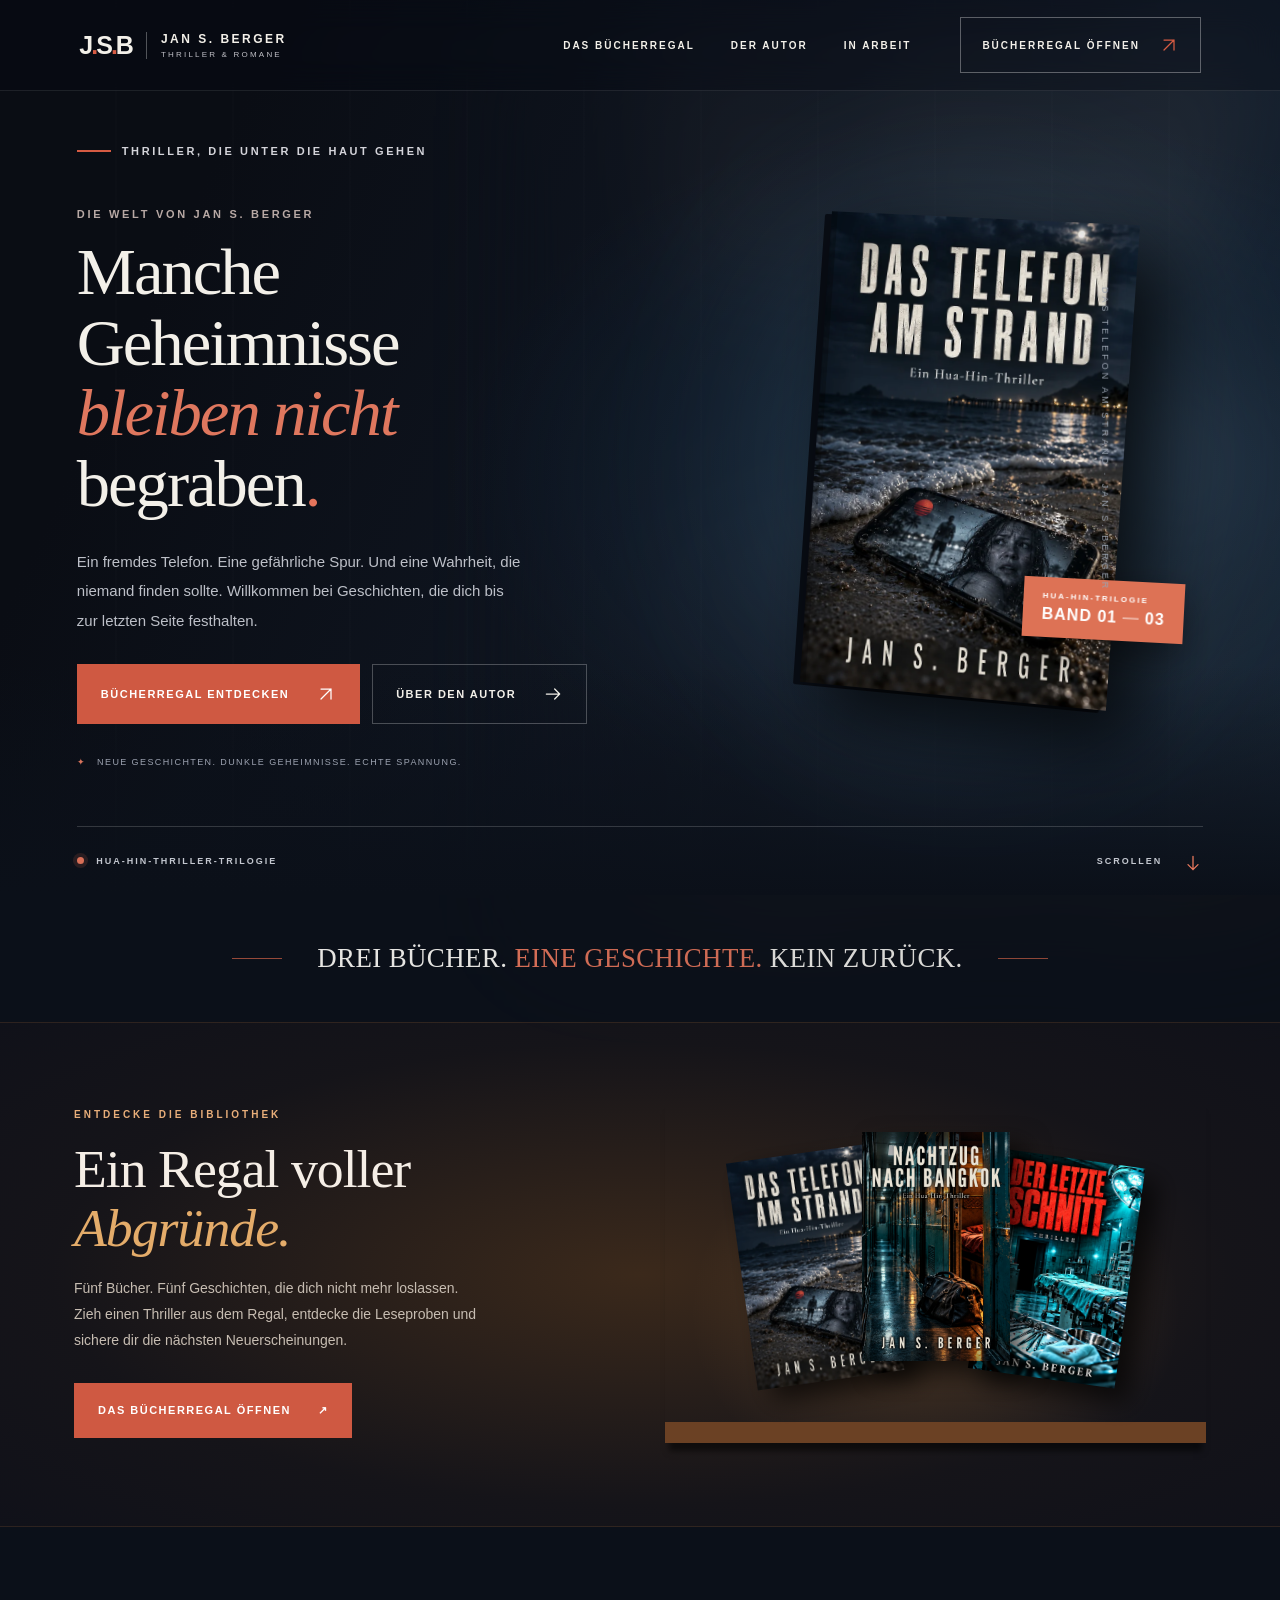
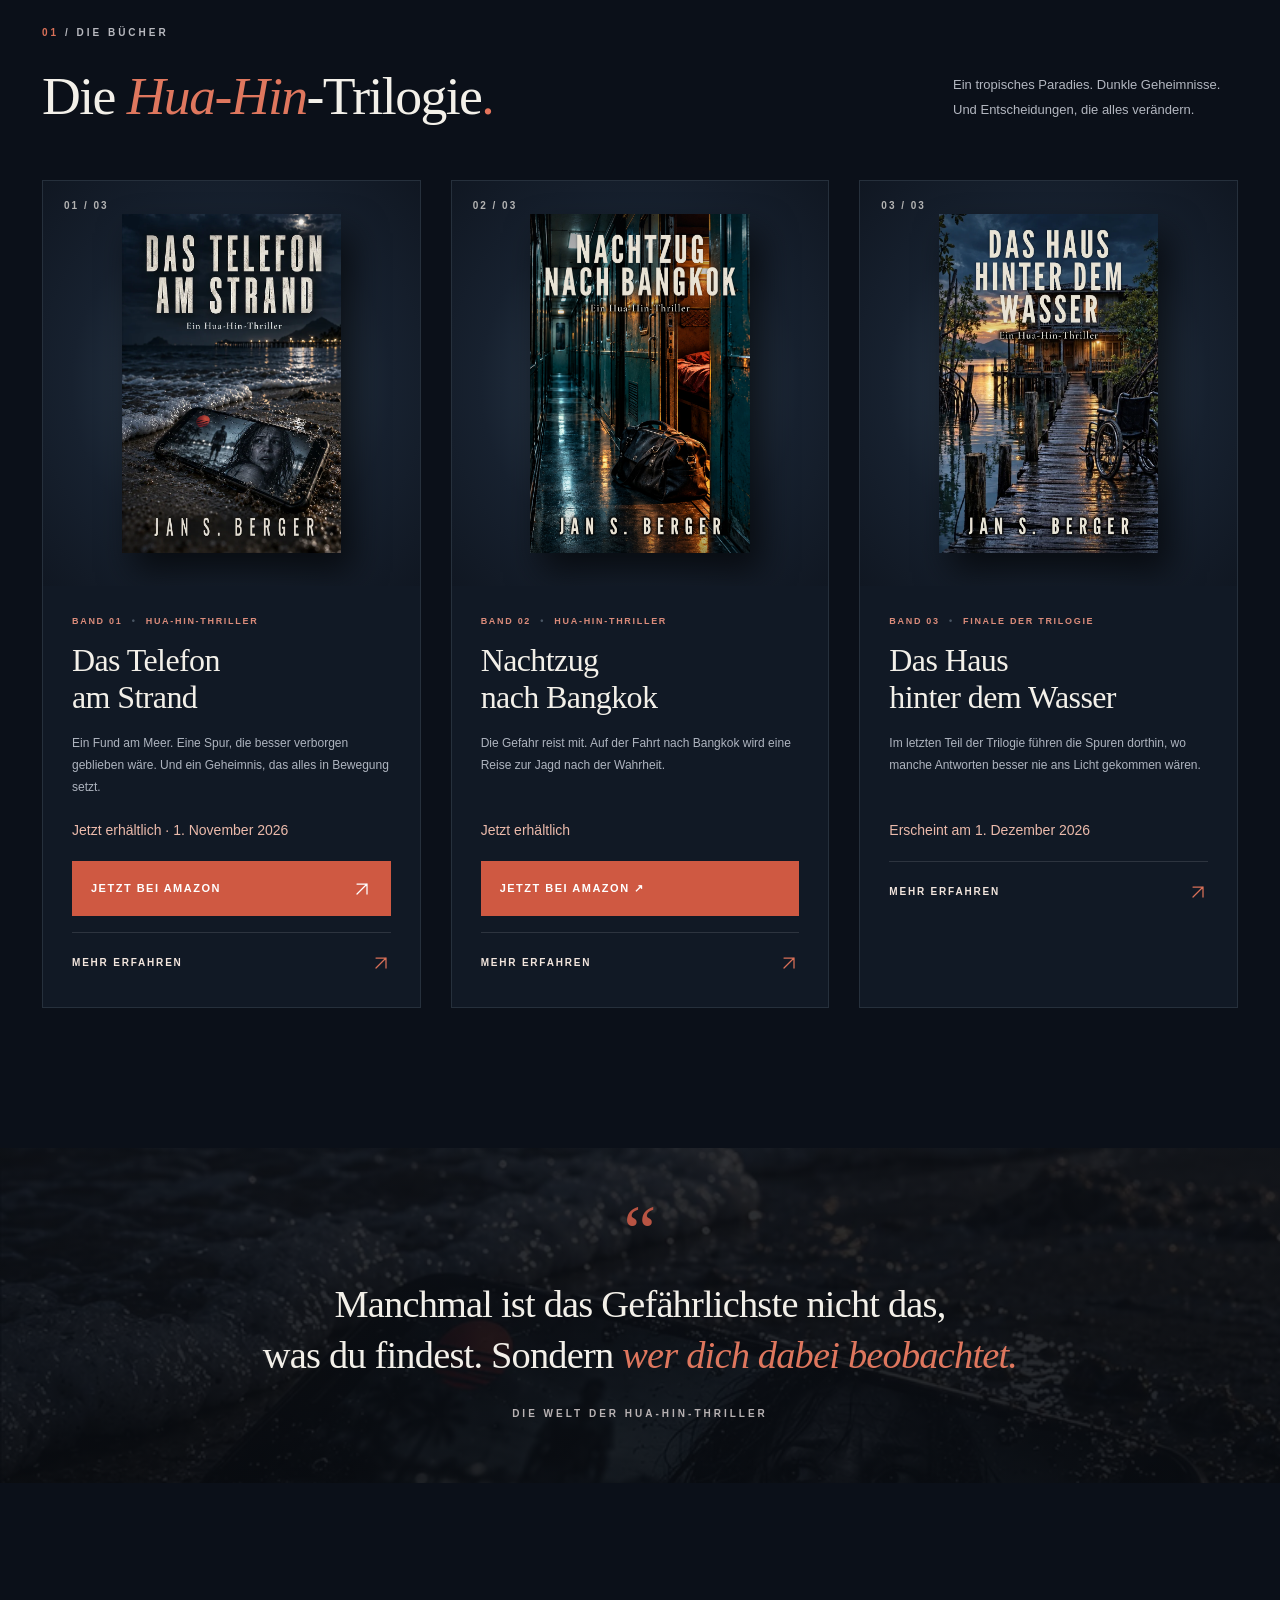
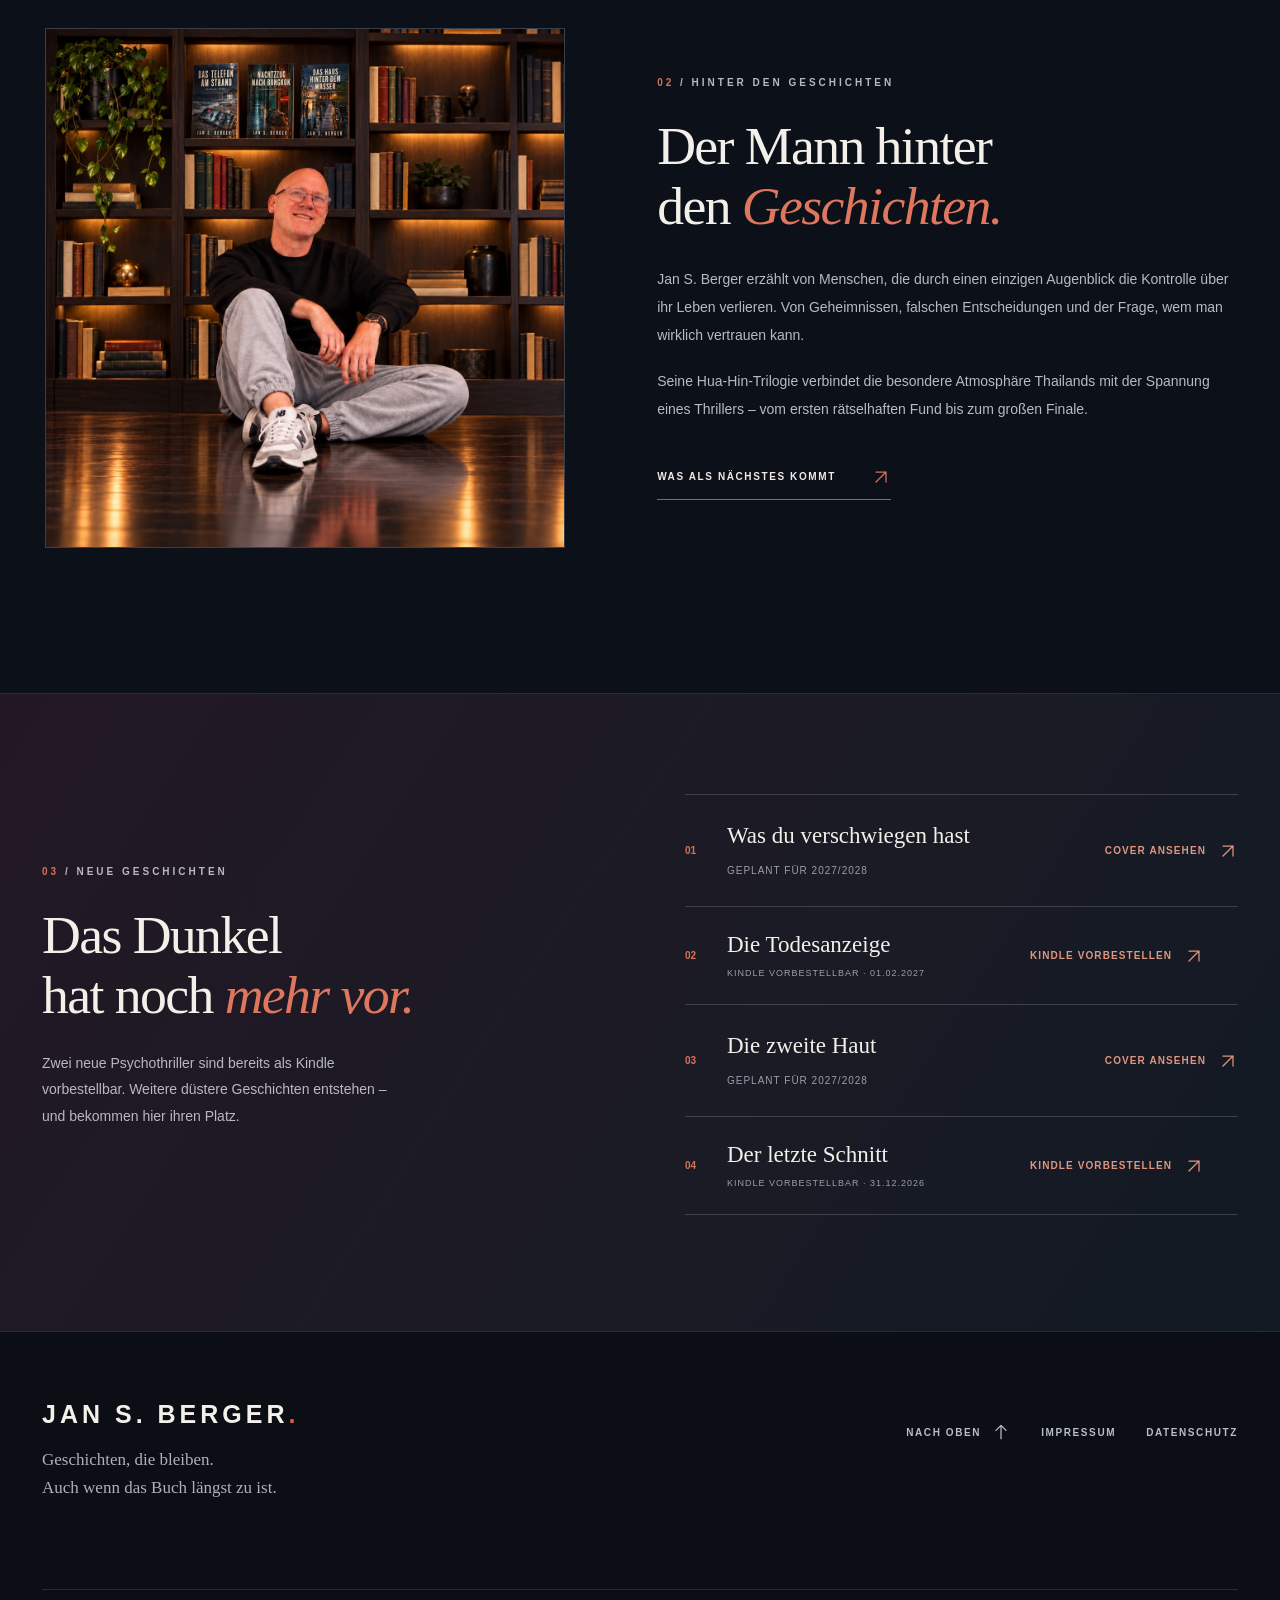
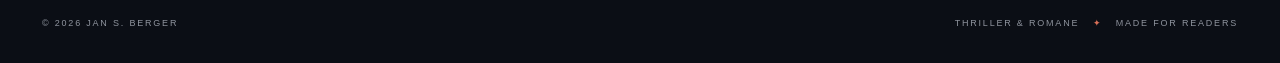
==== commit 6b4556e0: "Refresh stylesheet cache for corrected mobile preorder layout" ====
--- a/index.html
+++ b/index.html
@@ -9,7 +9,7 @@
   <meta property="og:description" content="Drei Bücher. Eine Geschichte. Kein Zurück. Entdecke die Hua-Hin-Trilogie von Jan S. Berger.">
   <meta property="og:type" content="website">
   <title>Jan S. Berger – Thriller & Romane</title>
-  <link rel="stylesheet" href="style.css?v=20261115-regal"><link rel="stylesheet" href="regal-premium.css?v=20261115-2">
+  <link rel="stylesheet" href="style.css?v=20261116-mobile-fix"><link rel="stylesheet" href="regal-premium.css?v=20261115-2">
   <link rel="icon" type="image/svg+xml" href="assets/favicon.svg">
   <script src="script.js?v=20261115-band3-release" defer></script>
 </head>
--- a/style.css
+++ b/style.css
@@ -99,3 +99,19 @@
 /* Purchase links use the established button style and remain separate from samples. */
 .book-purchase-link{width:100%;font-size:11px;line-height:1.6;gap:12px;padding:16px 18px;white-space:normal;margin:0 0 16px}
 #dialog-purchase[hidden]{display:none}
+
+/* Mobile fix: upcoming Kindle preorders must stay inside viewport. */
+.coming-item.coming-preorder-link{grid-template-columns:28px minmax(0,1fr) minmax(140px,auto) 20px;gap:14px;padding:22px 0}
+.coming-preorder-link .coming-details{min-width:0;display:flex;flex-direction:column;gap:8px}
+.coming-preorder-link .coming-details strong{overflow-wrap:anywhere;line-height:1.25}
+.coming-preorder-link .coming-details small{display:block;line-height:1.5}
+.coming-item.coming-preorder-link>.coming-cover-action{display:inline-flex;align-items:center;justify-content:flex-end;gap:12px;min-width:0;max-width:100%;color:#df957f;font:700 10px/1.5 var(--sans);letter-spacing:1.1px;text-transform:uppercase;white-space:normal}
+.coming-preorder-link .coming-cover-action svg{flex:0 0 20px}
+@media(max-width:700px){
+.coming-item.coming-preorder-link{width:100%;min-width:0;grid-template-columns:22px minmax(0,1fr);gap:8px 12px;align-items:start;padding:22px 0}
+.coming-item.coming-preorder-link>.coming-number{grid-column:1;grid-row:1;padding-top:6px}
+.coming-item.coming-preorder-link>.coming-details{grid-column:2;grid-row:1;min-width:0}
+.coming-item.coming-preorder-link>.coming-cover-action{grid-column:2;grid-row:2;justify-self:start;justify-content:flex-start;min-height:44px;gap:10px;margin-top:2px;max-width:100%;font-size:10px;line-height:1.5}
+.coming-preorder-link .coming-details small{grid-column:auto;grid-row:auto;overflow-wrap:break-word}
+.coming-preorder-link .coming-cover-action span{min-width:0;overflow-wrap:break-word}
+}
